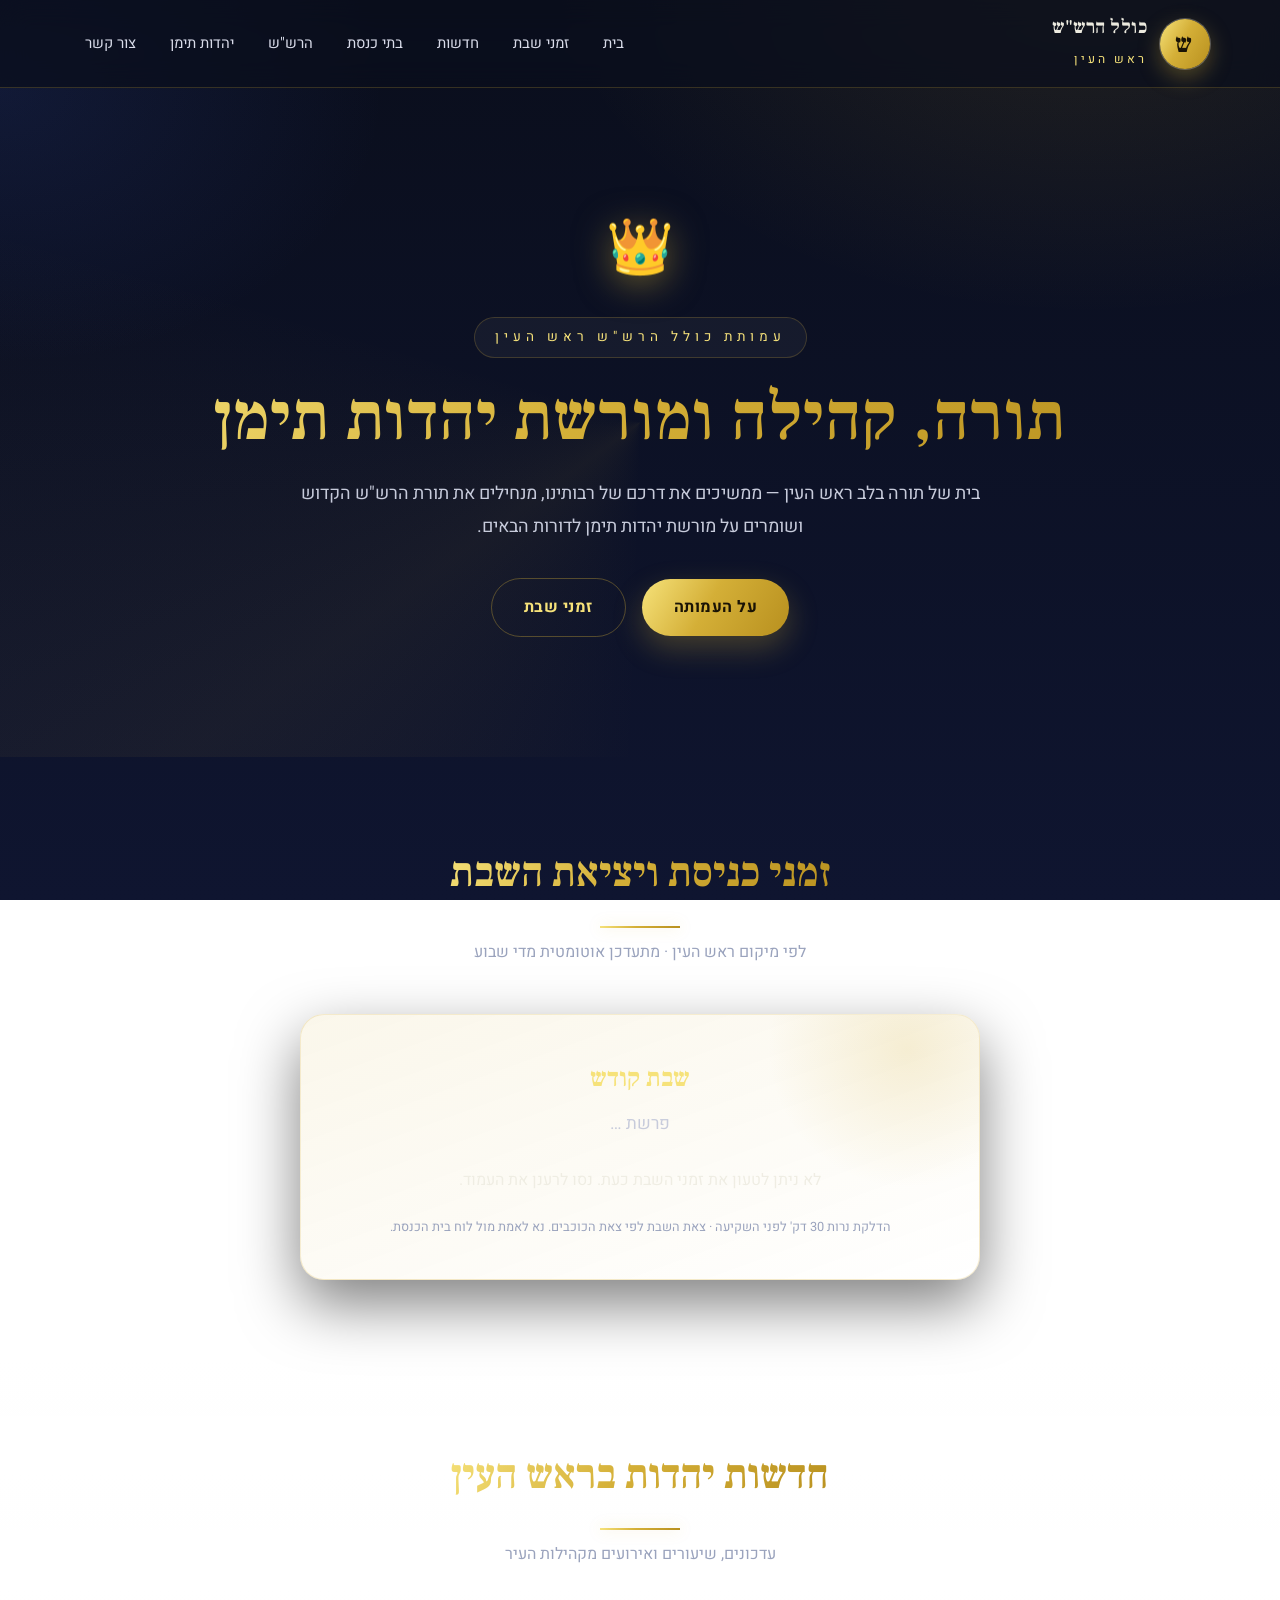
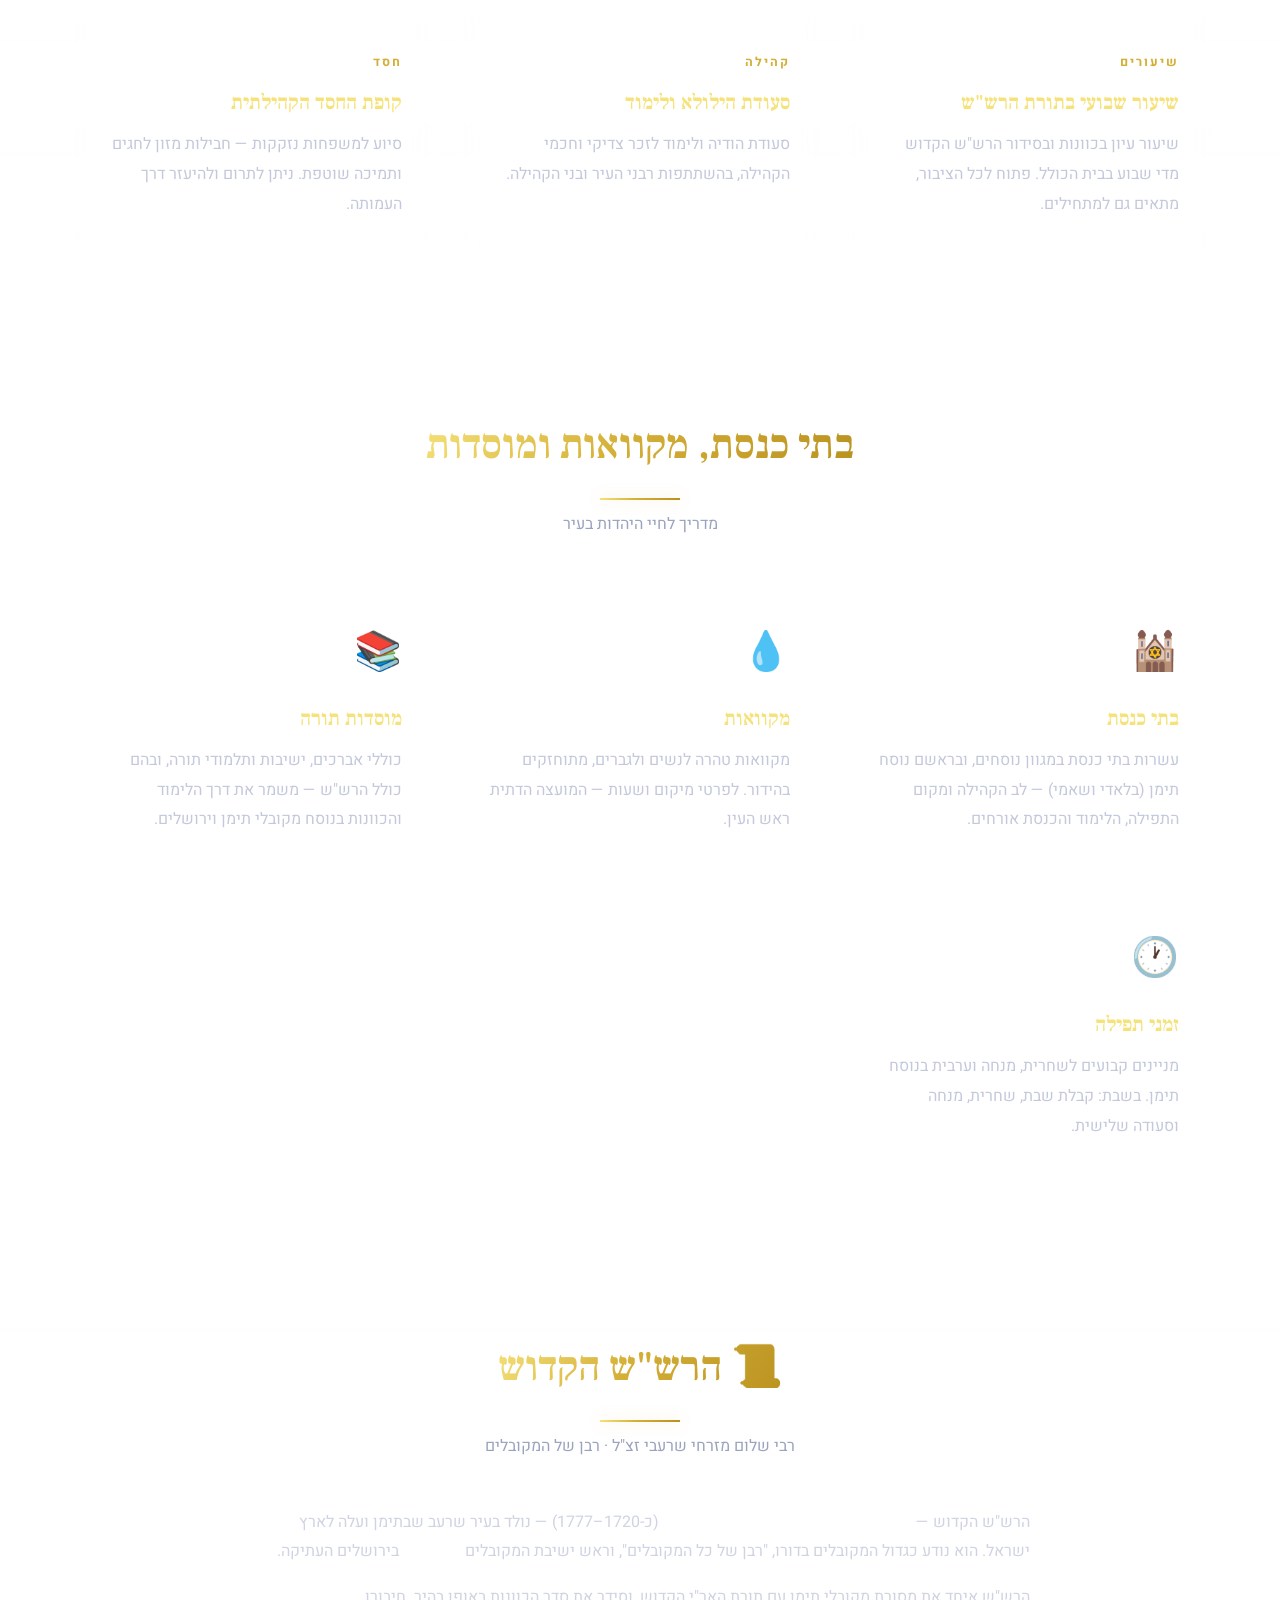
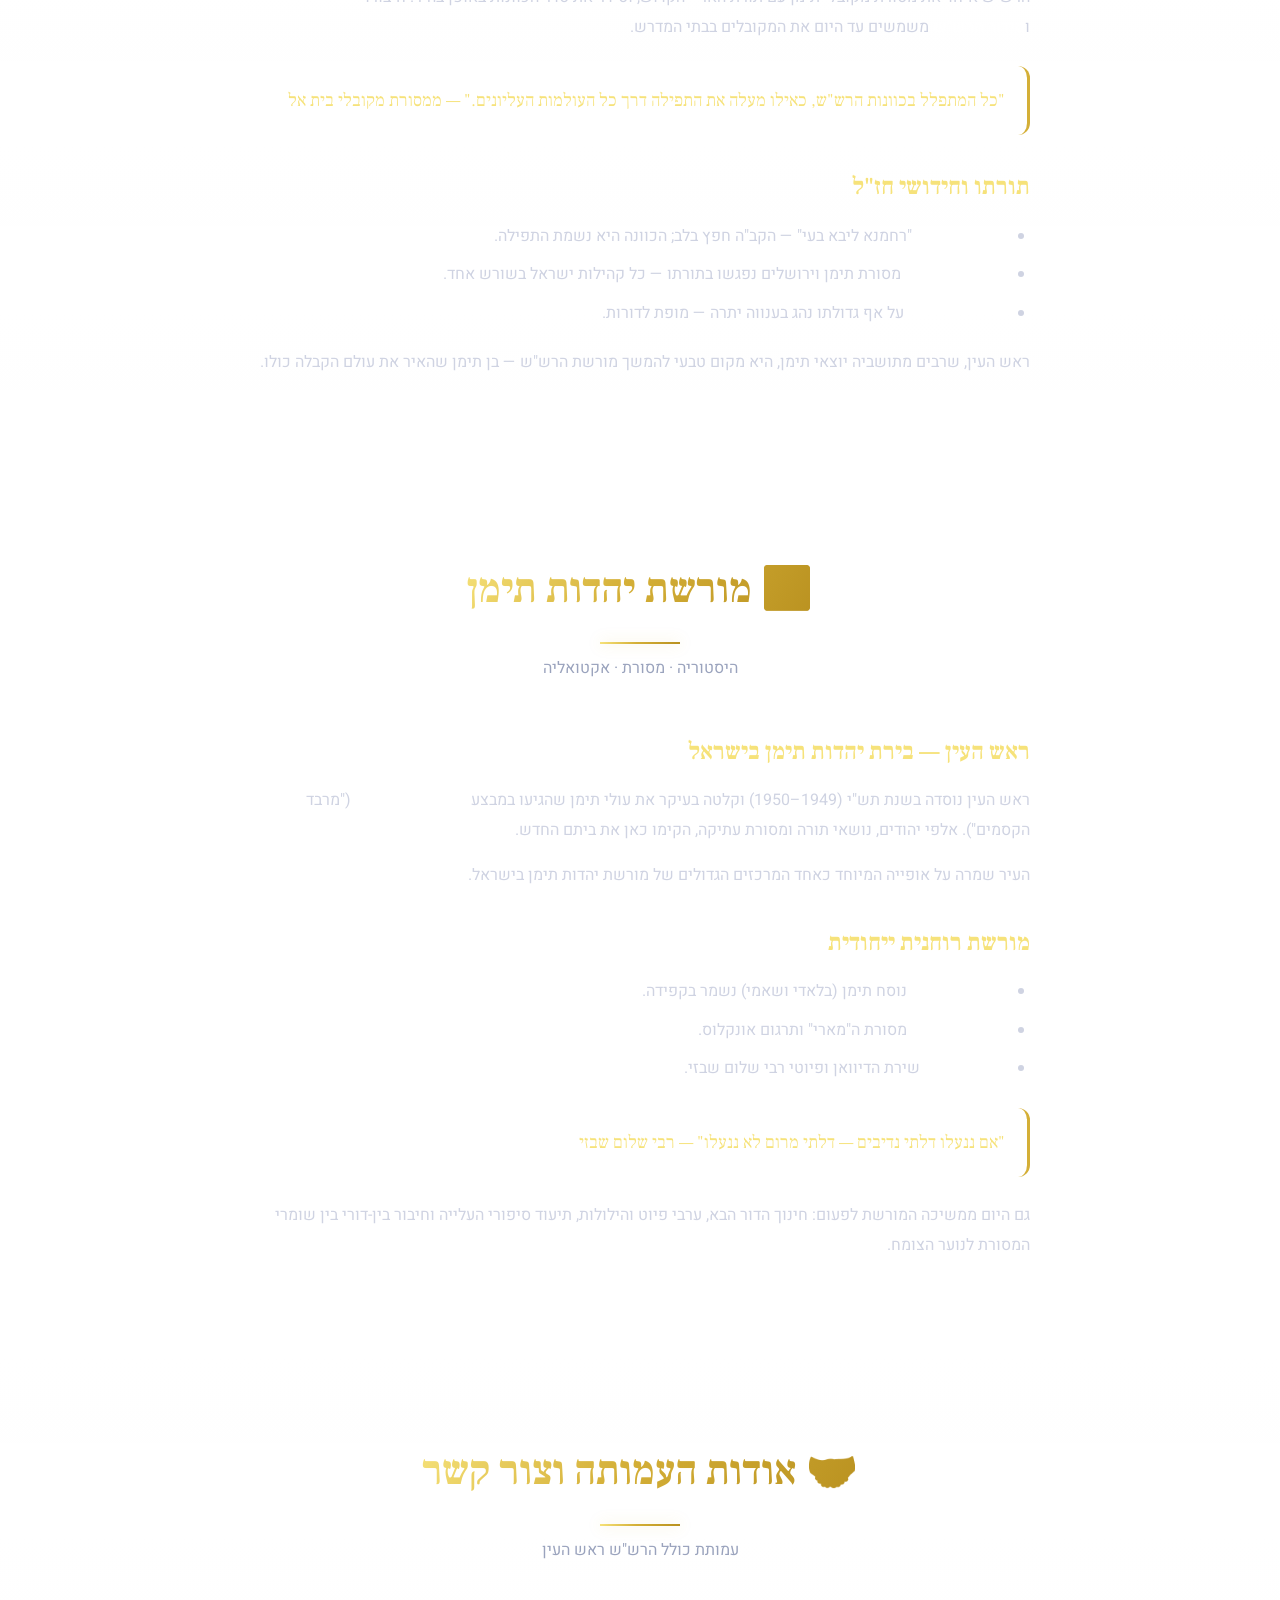
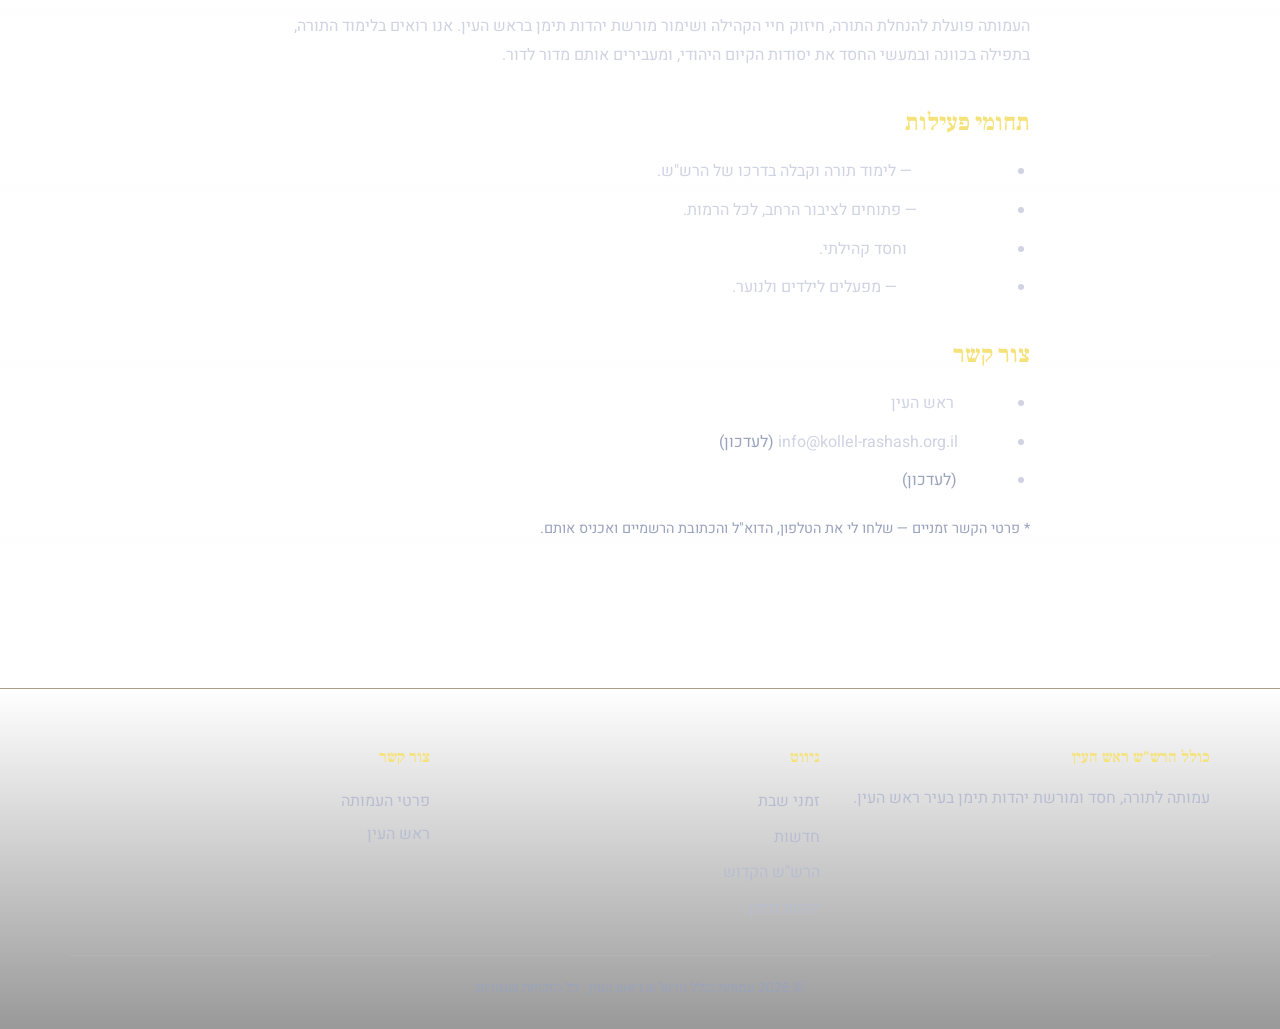
==== index.html @ 7a695db0 "איחוד לעמוד אחד - כל התוכן מחובר בעמוד יחיד עם ניווט מגלגל" ====
<!DOCTYPE html>
<html lang="he" dir="rtl">
<head>
  <meta charset="UTF-8">
  <meta name="viewport" content="width=device-width, initial-scale=1.0">
  <title>כולל הרש"ש ראש העין | תורה, קהילה ומורשת יהדות תימן</title>
  <meta name="description" content="עמותת כולל הרש&quot;ש ראש העין - חדשות יהדות, בתי כנסת ומקוואות, תורת הרש&quot;ש הקדוש, מורשת יהדות תימן וזמני כניסת ויציאת שבת בראש העין.">
  <link rel="preconnect" href="https://fonts.googleapis.com">
  <link href="https://fonts.googleapis.com/css2?family=Heebo:wght@400;500;700;800&family=Frank+Ruhl+Libre:wght@500;700;900&display=swap" rel="stylesheet">
  <link rel="stylesheet" href="style.css">
</head>
<body>

  <!-- ניווט -->
  <header class="site-header">
    <div class="container nav">
      <a class="brand" href="#top">
        <span class="logo">ש</span>
        <div><b>כולל הרש"ש</b><br><span>ראש העין</span></div>
      </a>
      <button class="nav-toggle" onclick="toggleMenu()" aria-label="תפריט">☰</button>
      <ul class="nav-links" id="navLinks">
        <li><a href="#top">בית</a></li>
        <li><a href="#shabbat">זמני שבת</a></li>
        <li><a href="#news">חדשות</a></li>
        <li><a href="#judaism">בתי כנסת</a></li>
        <li><a href="#rashash">הרש"ש</a></li>
        <li><a href="#teimanim">יהדות תימן</a></li>
        <li><a href="#about">צור קשר</a></li>
      </ul>
    </div>
  </header>

  <!-- בית -->
  <section class="hero" id="top">
    <div class="container">
      <div class="crown">👑</div>
      <div class="sub">עמותת כולל הרש"ש ראש העין</div>
      <h1 class="gold-text">תורה, קהילה ומורשת יהדות תימן</h1>
      <p class="lead">בית של תורה בלב ראש העין — ממשיכים את דרכם של רבותינו, מנחילים את תורת הרש"ש הקדוש ושומרים על מורשת יהדות תימן לדורות הבאים.</p>
      <a class="btn" href="#about">על העמותה</a>
      <a class="btn ghost" href="#shabbat">זמני שבת</a>
    </div>
  </section>

  <!-- זמני שבת -->
  <section class="section" id="shabbat">
    <div class="container">
      <div class="section-title">
        <h2 class="gold-text">זמני כניסת ויציאת השבת</h2>
        <p>לפי מיקום ראש העין · מתעדכן אוטומטית מדי שבוע</p>
      </div>
      <div class="shabbat-box">
        <h3>שבת קודש</h3>
        <div class="parasha">פרשת <span id="shabbatParasha">…</span></div>
        <div class="shabbat-times" id="shabbatTimes"><p>טוען זמנים…</p></div>
        <div class="shabbat-note">הדלקת נרות 30 דק' לפני השקיעה · צאת השבת לפי צאת הכוכבים. נא לאמת מול לוח בית הכנסת.</div>
      </div>
    </div>
  </section>

  <!-- חדשות -->
  <section class="section alt" id="news">
    <div class="container">
      <div class="section-title">
        <h2 class="gold-text">חדשות יהדות בראש העין</h2>
        <p>עדכונים, שיעורים ואירועים מקהילות העיר</p>
      </div>
      <div class="grid">
        <div class="card">
          <span class="meta">שיעורים</span>
          <h3>שיעור שבועי בתורת הרש"ש</h3>
          <p>שיעור עיון בכוונות ובסידור הרש"ש הקדוש מדי שבוע בבית הכולל. פתוח לכל הציבור, מתאים גם למתחילים.</p>
        </div>
        <div class="card">
          <span class="meta">קהילה</span>
          <h3>סעודת הילולא ולימוד</h3>
          <p>סעודת הודיה ולימוד לזכר צדיקי וחכמי הקהילה, בהשתתפות רבני העיר ובני הקהילה.</p>
        </div>
        <div class="card">
          <span class="meta">חסד</span>
          <h3>קופת החסד הקהילתית</h3>
          <p>סיוע למשפחות נזקקות — חבילות מזון לחגים ותמיכה שוטפת. ניתן לתרום ולהיעזר דרך העמותה.</p>
        </div>
      </div>
    </div>
  </section>

  <!-- יהדות בראש העין -->
  <section class="section" id="judaism">
    <div class="container">
      <div class="section-title">
        <h2 class="gold-text">בתי כנסת, מקוואות ומוסדות</h2>
        <p>מדריך לחיי היהדות בעיר</p>
      </div>
      <div class="grid">
        <div class="card">
          <div class="ico">🕍</div>
          <h3>בתי כנסת</h3>
          <p>עשרות בתי כנסת במגוון נוסחים, ובראשם נוסח תימן (בלאדי ושאמי) — לב הקהילה ומקום התפילה, הלימוד והכנסת אורחים.</p>
        </div>
        <div class="card">
          <div class="ico">💧</div>
          <h3>מקוואות</h3>
          <p>מקוואות טהרה לנשים ולגברים, מתוחזקים בהידור. לפרטי מיקום ושעות — המועצה הדתית ראש העין.</p>
        </div>
        <div class="card">
          <div class="ico">📚</div>
          <h3>מוסדות תורה</h3>
          <p>כוללי אברכים, ישיבות ותלמודי תורה, ובהם כולל הרש"ש — משמר את דרך הלימוד והכוונות בנוסח מקובלי תימן וירושלים.</p>
        </div>
        <div class="card">
          <div class="ico">🕐</div>
          <h3>זמני תפילה</h3>
          <p>מניינים קבועים לשחרית, מנחה וערבית בנוסח תימן. בשבת: קבלת שבת, שחרית, מנחה וסעודה שלישית.</p>
        </div>
      </div>
    </div>
  </section>

  <!-- הרש"ש הקדוש -->
  <section class="section alt" id="rashash">
    <div class="container">
      <div class="section-title">
        <h2 class="gold-text">📜 הרש"ש הקדוש</h2>
        <p>רבי שלום מזרחי שרעבי זצ"ל · רבן של המקובלים</p>
      </div>
      <div class="prose">
        <p>הרש"ש הקדוש — <b>רבי שלום מזרחי דידיע שרעבי זצוק"ל</b> (כ-1720–1777) — נולד בעיר שרעב שבתימן ועלה לארץ ישראל. הוא נודע כגדול המקובלים בדורו, "רבן של כל המקובלים", וראש ישיבת המקובלים <b>"בית אל"</b> בירושלים העתיקה.</p>
        <p>הרש"ש איחד את מסורת מקובלי תימן עם תורת האר"י הקדוש, וסידר את סדר הכוונות באופן בהיר. חיבורו <b>"נהר שלום"</b> ו<b>סידור הרש"ש</b> משמשים עד היום את המקובלים בבתי המדרש.</p>
        <blockquote>"כל המתפלל בכוונות הרש"ש, כאילו מעלה את התפילה דרך כל העולמות העליונים." — ממסורת מקובלי בית אל</blockquote>
        <h3>תורתו וחידושי חז"ל</h3>
        <ul>
          <li><b>עומק הכוונה:</b> "רחמנא ליבא בעי" — הקב"ה חפץ בלב; הכוונה היא נשמת התפילה.</li>
          <li><b>אחדות ישראל:</b> מסורת תימן וירושלים נפגשו בתורתו — כל קהילות ישראל בשורש אחד.</li>
          <li><b>ענווה וקדושה:</b> על אף גדולתו נהג בענווה יתרה — מופת לדורות.</li>
        </ul>
        <p>ראש העין, שרבים מתושביה יוצאי תימן, היא מקום טבעי להמשך מורשת הרש"ש — בן תימן שהאיר את עולם הקבלה כולו.</p>
      </div>
    </div>
  </section>

  <!-- יהדות תימן -->
  <section class="section" id="teimanim">
    <div class="container">
      <div class="section-title">
        <h2 class="gold-text">🕎 מורשת יהדות תימן</h2>
        <p>היסטוריה · מסורת · אקטואליה</p>
      </div>
      <div class="prose">
        <h3>ראש העין — בירת יהדות תימן בישראל</h3>
        <p>ראש העין נוסדה בשנת תש"י (1949–1950) וקלטה בעיקר את עולי תימן שהגיעו במבצע <b>"על כנפי נשרים"</b> ("מרבד הקסמים"). אלפי יהודים, נושאי תורה ומסורת עתיקה, הקימו כאן את ביתם החדש.</p>
        <p>העיר שמרה על אופייה המיוחד כאחד המרכזים הגדולים של מורשת יהדות תימן בישראל.</p>
        <h3>מורשת רוחנית ייחודית</h3>
        <ul>
          <li><b>נוסח התפילה:</b> נוסח תימן (בלאדי ושאמי) נשמר בקפידה.</li>
          <li><b>קריאה בתורה:</b> מסורת ה"מארי" ותרגום אונקלוס.</li>
          <li><b>פיוט ושירה:</b> שירת הדיוואן ופיוטי רבי שלום שבזי.</li>
        </ul>
        <blockquote>"אם ננעלו דלתי נדיבים — דלתי מרום לא ננעלו" — רבי שלום שבזי</blockquote>
        <p>גם היום ממשיכה המורשת לפעום: חינוך הדור הבא, ערבי פיוט והילולות, תיעוד סיפורי העלייה וחיבור בין-דורי בין שומרי המסורת לנוער הצומח.</p>
      </div>
    </div>
  </section>

  <!-- אודות וצור קשר -->
  <section class="section alt" id="about">
    <div class="container">
      <div class="section-title">
        <h2 class="gold-text">🤝 אודות העמותה וצור קשר</h2>
        <p>עמותת כולל הרש"ש ראש העין</p>
      </div>
      <div class="prose">
        <p>העמותה פועלת להנחלת התורה, חיזוק חיי הקהילה ושימור מורשת יהדות תימן בראש העין. אנו רואים בלימוד התורה, בתפילה בכוונה ובמעשי החסד את יסודות הקיום היהודי, ומעבירים אותם מדור לדור.</p>
        <h3>תחומי פעילות</h3>
        <ul>
          <li><b>כולל אברכים</b> — לימוד תורה וקבלה בדרכו של הרש"ש.</li>
          <li><b>שיעורי תורה</b> — פתוחים לציבור הרחב, לכל הרמות.</li>
          <li><b>שימור מורשת</b> וחסד קהילתי.</li>
          <li><b>חינוך הדור הבא</b> — מפעלים לילדים ולנוער.</li>
        </ul>
        <h3>צור קשר</h3>
        <ul>
          <li><b>כתובת:</b> ראש העין</li>
          <li><b>דוא"ל:</b> <span style="direction:ltr; unicode-bidi:embed;">info@kollel-rashash.org.il</span> <span style="color:var(--muted)">(לעדכון)</span></li>
          <li><b>טלפון:</b> <span style="color:var(--muted)">(לעדכון)</span></li>
        </ul>
        <p style="color:var(--muted); font-size:.9rem;">* פרטי הקשר זמניים — שלחו לי את הטלפון, הדוא"ל והכתובת הרשמיים ואכניס אותם.</p>
      </div>
    </div>
  </section>

  <footer class="site-footer">
    <div class="container">
      <div class="footer-grid">
        <div>
          <h4>כולל הרש"ש ראש העין</h4>
          <p>עמותה לתורה, חסד ומורשת יהדות תימן בעיר ראש העין.</p>
        </div>
        <div>
          <h4>ניווט</h4>
          <a href="#shabbat">זמני שבת</a>
          <a href="#news">חדשות</a>
          <a href="#rashash">הרש"ש הקדוש</a>
          <a href="#teimanim">יהדות תימן</a>
        </div>
        <div>
          <h4>צור קשר</h4>
          <a href="#about">פרטי העמותה</a>
          <p>ראש העין</p>
        </div>
      </div>
      <div class="footer-bottom">© <span id="year"></span> עמותת כולל הרש"ש ראש העין · כל הזכויות שמורות</div>
    </div>
  </footer>

  <script src="script.js"></script>
  <script>document.getElementById('year').textContent = new Date().getFullYear();</script>
</body>
</html>
---- style.css ----
/* ===== כולל הרש"ש ראש העין — עיצוב יוקרתי מודרני ===== */

:root {
  --bg: #0a0e1c;
  --bg-2: #0f1530;
  --bg-3: #161d3d;
  --gold: #d4af37;
  --gold-2: #f6e27a;
  --gold-soft: rgba(212, 175, 55, 0.35);
  --text: #eceadf;
  --muted: #9aa3bd;
  --glass: rgba(255, 255, 255, 0.045);
  --glass-brd: rgba(212, 175, 55, 0.22);
  --radius: 18px;
  --shadow: 0 24px 60px rgba(0, 0, 0, 0.5);
  --grad-gold: linear-gradient(120deg, #f6e27a 0%, #d4af37 45%, #b8901f 100%);
}

* { box-sizing: border-box; margin: 0; padding: 0; }
html { scroll-behavior: smooth; }

body {
  font-family: 'Heebo', Arial, sans-serif;
  color: var(--text);
  line-height: 1.85;
  direction: rtl;
  background:
    radial-gradient(900px 600px at 85% -5%, rgba(212, 175, 55, 0.12), transparent 60%),
    radial-gradient(700px 500px at 0% 10%, rgba(60, 90, 200, 0.14), transparent 55%),
    linear-gradient(180deg, var(--bg) 0%, var(--bg-2) 100%);
  background-attachment: fixed;
  min-height: 100vh;
}

a { color: inherit; text-decoration: none; }
img { max-width: 100%; display: block; }

h1, h2, h3, .brand b { font-family: 'Frank Ruhl Libre', 'Heebo', serif; }

.container { width: min(1140px, 92%); margin: 0 auto; }

.gold-text {
  background: var(--grad-gold);
  -webkit-background-clip: text;
  background-clip: text;
  color: transparent;
}

/* ===== ניווט ===== */
.site-header {
  position: sticky;
  top: 0;
  z-index: 100;
  background: rgba(10, 14, 28, 0.72);
  backdrop-filter: blur(14px);
  -webkit-backdrop-filter: blur(14px);
  border-bottom: 1px solid var(--glass-brd);
}

.nav { display: flex; align-items: center; justify-content: space-between; padding: 14px 0; }

.brand { display: flex; align-items: center; gap: 13px; }

.brand .logo {
  width: 50px; height: 50px;
  border-radius: 50%;
  background: var(--grad-gold);
  display: grid; place-items: center;
  font-family: 'Frank Ruhl Libre', serif;
  font-size: 26px; font-weight: 700; color: #1a1305;
  box-shadow: 0 0 0 1px rgba(255, 255, 255, 0.25), 0 8px 22px rgba(212, 175, 55, 0.35);
}

.brand b { font-size: 1.2rem; line-height: 1.15; letter-spacing: .5px; }
.brand span { font-size: 0.76rem; color: var(--gold-2); letter-spacing: 3px; }

.nav-links { display: flex; gap: 4px; list-style: none; flex-wrap: wrap; }
.nav-links a {
  padding: 9px 15px; border-radius: 999px; font-size: 0.93rem; color: #d9dcea;
  transition: all 0.25s; position: relative;
}
.nav-links a:hover { color: var(--gold-2); }
.nav-links a.active {
  color: #1a1305; font-weight: 700;
  background: var(--grad-gold);
  box-shadow: 0 6px 18px rgba(212, 175, 55, 0.3);
}

.nav-toggle { display: none; background: none; border: 0; color: var(--gold-2); font-size: 1.8rem; cursor: pointer; }

/* ===== Hero ===== */
.hero {
  position: relative;
  text-align: center;
  padding: 110px 0 120px;
  overflow: hidden;
}
.hero::before {
  content: "";
  position: absolute; inset: 0;
  background:
    conic-gradient(from 180deg at 50% 50%, transparent, rgba(212,175,55,.06), transparent 30%);
  animation: spin 32s linear infinite;
  pointer-events: none;
}
@keyframes spin { to { transform: rotate(360deg); } }

.hero > .container { position: relative; z-index: 2; }

.hero .crown {
  font-size: 3.4rem;
  filter: drop-shadow(0 6px 18px rgba(212, 175, 55, 0.5));
  animation: float 5s ease-in-out infinite;
}
@keyframes float { 50% { transform: translateY(-10px); } }

.hero .sub {
  display: inline-block;
  margin: 18px 0 6px;
  font-size: 0.85rem; letter-spacing: 5px; text-transform: uppercase;
  color: var(--gold-2);
  border: 1px solid var(--glass-brd);
  border-radius: 999px; padding: 7px 20px;
  background: var(--glass);
}

.hero h1 {
  font-size: clamp(2.3rem, 6vw, 4.2rem);
  line-height: 1.15; margin: 16px 0; font-weight: 700;
  letter-spacing: 1px;
}

.hero p.lead {
  max-width: 700px; margin: 20px auto 34px;
  color: #c7cbdb; font-size: 1.12rem;
}

.btn {
  display: inline-block;
  background: var(--grad-gold);
  color: #1a1305; padding: 14px 32px;
  border-radius: 999px; font-weight: 700; letter-spacing: .5px;
  transition: transform 0.25s, box-shadow 0.25s;
  box-shadow: 0 12px 30px rgba(212, 175, 55, 0.28);
}
.btn:hover { transform: translateY(-3px); box-shadow: 0 18px 40px rgba(212, 175, 55, 0.45); }
.btn.ghost {
  background: transparent; color: var(--gold-2);
  border: 1px solid var(--gold-soft); box-shadow: none; margin-right: 12px;
}
.btn.ghost:hover { background: rgba(212, 175, 55, 0.1); }

/* ===== מקטעים ===== */
.section { padding: 78px 0; }
.section.alt {
  background: linear-gradient(180deg, rgba(255,255,255,0.02), transparent);
  border-block: 1px solid rgba(255, 255, 255, 0.05);
}

.section-title { text-align: center; margin-bottom: 46px; }
.section-title h2 {
  font-size: clamp(1.8rem, 4.2vw, 2.6rem);
  display: inline-block; position: relative; padding-bottom: 16px; font-weight: 700;
}
.section-title h2::after {
  content: ""; position: absolute; bottom: 0; right: 50%; transform: translateX(50%);
  width: 80px; height: 2px; background: var(--grad-gold);
  box-shadow: 0 0 14px var(--gold-soft);
}
.section-title p { color: var(--muted); margin-top: 10px; }

/* ===== כרטיסים ===== */
.grid { display: grid; grid-template-columns: repeat(auto-fit, minmax(270px, 1fr)); gap: 26px; }

.card {
  position: relative;
  background: var(--glass);
  backdrop-filter: blur(8px);
  -webkit-backdrop-filter: blur(8px);
  border: 1px solid rgba(255, 255, 255, 0.08);
  border-radius: var(--radius);
  padding: 30px;
  transition: transform 0.3s, border-color 0.3s, box-shadow 0.3s;
  overflow: hidden;
}
.card::before {
  content: ""; position: absolute; inset: 0;
  background: linear-gradient(135deg, rgba(212,175,55,0.12), transparent 45%);
  opacity: 0; transition: opacity 0.3s;
}
.card:hover {
  transform: translateY(-6px);
  border-color: var(--gold-soft);
  box-shadow: 0 22px 50px rgba(0, 0, 0, 0.45);
}
.card:hover::before { opacity: 1; }
.card > * { position: relative; z-index: 1; }
.card .ico { font-size: 2.4rem; margin-bottom: 12px; }
.card h3 { color: var(--gold-2); margin-bottom: 8px; font-size: 1.3rem; }
.card p { color: #c3c8db; }
.card .meta {
  display: inline-block; color: var(--gold); font-size: 0.78rem; font-weight: 700;
  letter-spacing: 2px; text-transform: uppercase; margin-bottom: 10px;
}

/* ===== זמני שבת ===== */
.shabbat-box {
  position: relative;
  background: linear-gradient(160deg, rgba(212,175,55,0.1), rgba(255,255,255,0.03));
  border: 1px solid var(--glass-brd);
  border-radius: 24px; padding: 40px 30px; text-align: center;
  box-shadow: var(--shadow);
  max-width: 680px; margin: 0 auto;
  overflow: hidden;
}
.shabbat-box::after {
  content: ""; position: absolute; top: -40%; right: -10%;
  width: 280px; height: 280px;
  background: radial-gradient(circle, rgba(212,175,55,0.18), transparent 70%);
  pointer-events: none;
}
.shabbat-box h3 { font-size: 1.6rem; color: var(--gold-2); margin-bottom: 6px; }
.shabbat-box .parasha { font-size: 1.08rem; margin-bottom: 26px; color: #c7cbdb; }

.shabbat-times { display: flex; justify-content: center; gap: 22px; flex-wrap: wrap; position: relative; z-index: 1; }
.time-pill {
  background: rgba(10, 14, 28, 0.5);
  border: 1px solid var(--glass-brd);
  border-radius: var(--radius); padding: 20px 28px; min-width: 165px;
}
.time-pill .label { font-size: 0.9rem; color: var(--gold-2); }
.time-pill .val { font-size: 2rem; font-weight: 800; font-family: 'Frank Ruhl Libre', serif; }
.time-pill .day { font-size: 0.8rem; color: var(--muted); }
.shabbat-note { font-size: 0.8rem; color: var(--muted); margin-top: 20px; position: relative; z-index: 1; }

/* ===== פרוזה / עמודי תוכן ===== */
.prose { max-width: 780px; margin: 0 auto; }
.prose h3 { color: var(--gold-2); margin: 30px 0 12px; font-size: 1.5rem; }
.prose p { margin-bottom: 16px; color: #cfd3e2; }
.prose ul { margin: 0 24px 20px; }
.prose li { margin-bottom: 9px; color: #cfd3e2; }
.prose b { color: #fff; }
.prose blockquote {
  border-right: 3px solid var(--gold);
  background: var(--glass);
  padding: 18px 22px; border-radius: 12px; margin: 24px 0;
  font-family: 'Frank Ruhl Libre', serif; font-size: 1.12rem; color: var(--gold-2);
}
.prose a { color: var(--gold-2); border-bottom: 1px dotted var(--gold-soft); }

/* ===== כותרת עמוד פנימי ===== */
.page-head {
  position: relative; text-align: center; padding: 80px 0 64px;
  border-bottom: 1px solid var(--glass-brd);
  background: radial-gradient(700px 300px at 50% -20%, rgba(212,175,55,0.12), transparent 70%);
}
.page-head h1 { font-size: clamp(2rem, 4.5vw, 3rem); font-weight: 700; }
.page-head p { color: var(--gold-2); margin-top: 10px; letter-spacing: 1px; }

/* ===== Footer ===== */
.site-footer {
  background: linear-gradient(180deg, transparent, rgba(0,0,0,0.4));
  border-top: 1px solid var(--glass-brd);
  color: #b8bed2; padding: 54px 0 28px; margin-top: 50px;
}
.footer-grid { display: grid; grid-template-columns: repeat(auto-fit, minmax(200px, 1fr)); gap: 30px; margin-bottom: 28px; }
.footer-grid h4 { color: var(--gold-2); margin-bottom: 12px; font-family: 'Frank Ruhl Libre', serif; }
.footer-grid a { display: block; padding: 3px 0; color: #b8bed2; }
.footer-grid a:hover { color: var(--gold-2); }
.footer-bottom {
  text-align: center; border-top: 1px solid rgba(255, 255, 255, 0.08);
  padding-top: 20px; font-size: 0.85rem; color: var(--muted);
}

/* ===== אנימציית חשיפה בגלילה ===== */
.reveal { opacity: 0; transform: translateY(26px); transition: opacity 0.7s ease, transform 0.7s ease; }
.reveal.in { opacity: 1; transform: none; }

/* ===== נייד ===== */
@media (max-width: 820px) {
  .nav-toggle { display: block; }
  .nav-links {
    position: absolute; top: 80px; right: 0; left: 0;
    flex-direction: column; gap: 4px;
    background: rgba(10, 14, 28, 0.97);
    backdrop-filter: blur(14px);
    padding: 12px 18px 22px; display: none;
    border-bottom: 1px solid var(--glass-brd);
  }
  .nav-links.open { display: flex; }
  .nav-links a { display: block; }
  .btn.ghost { margin: 12px 0 0; }
}
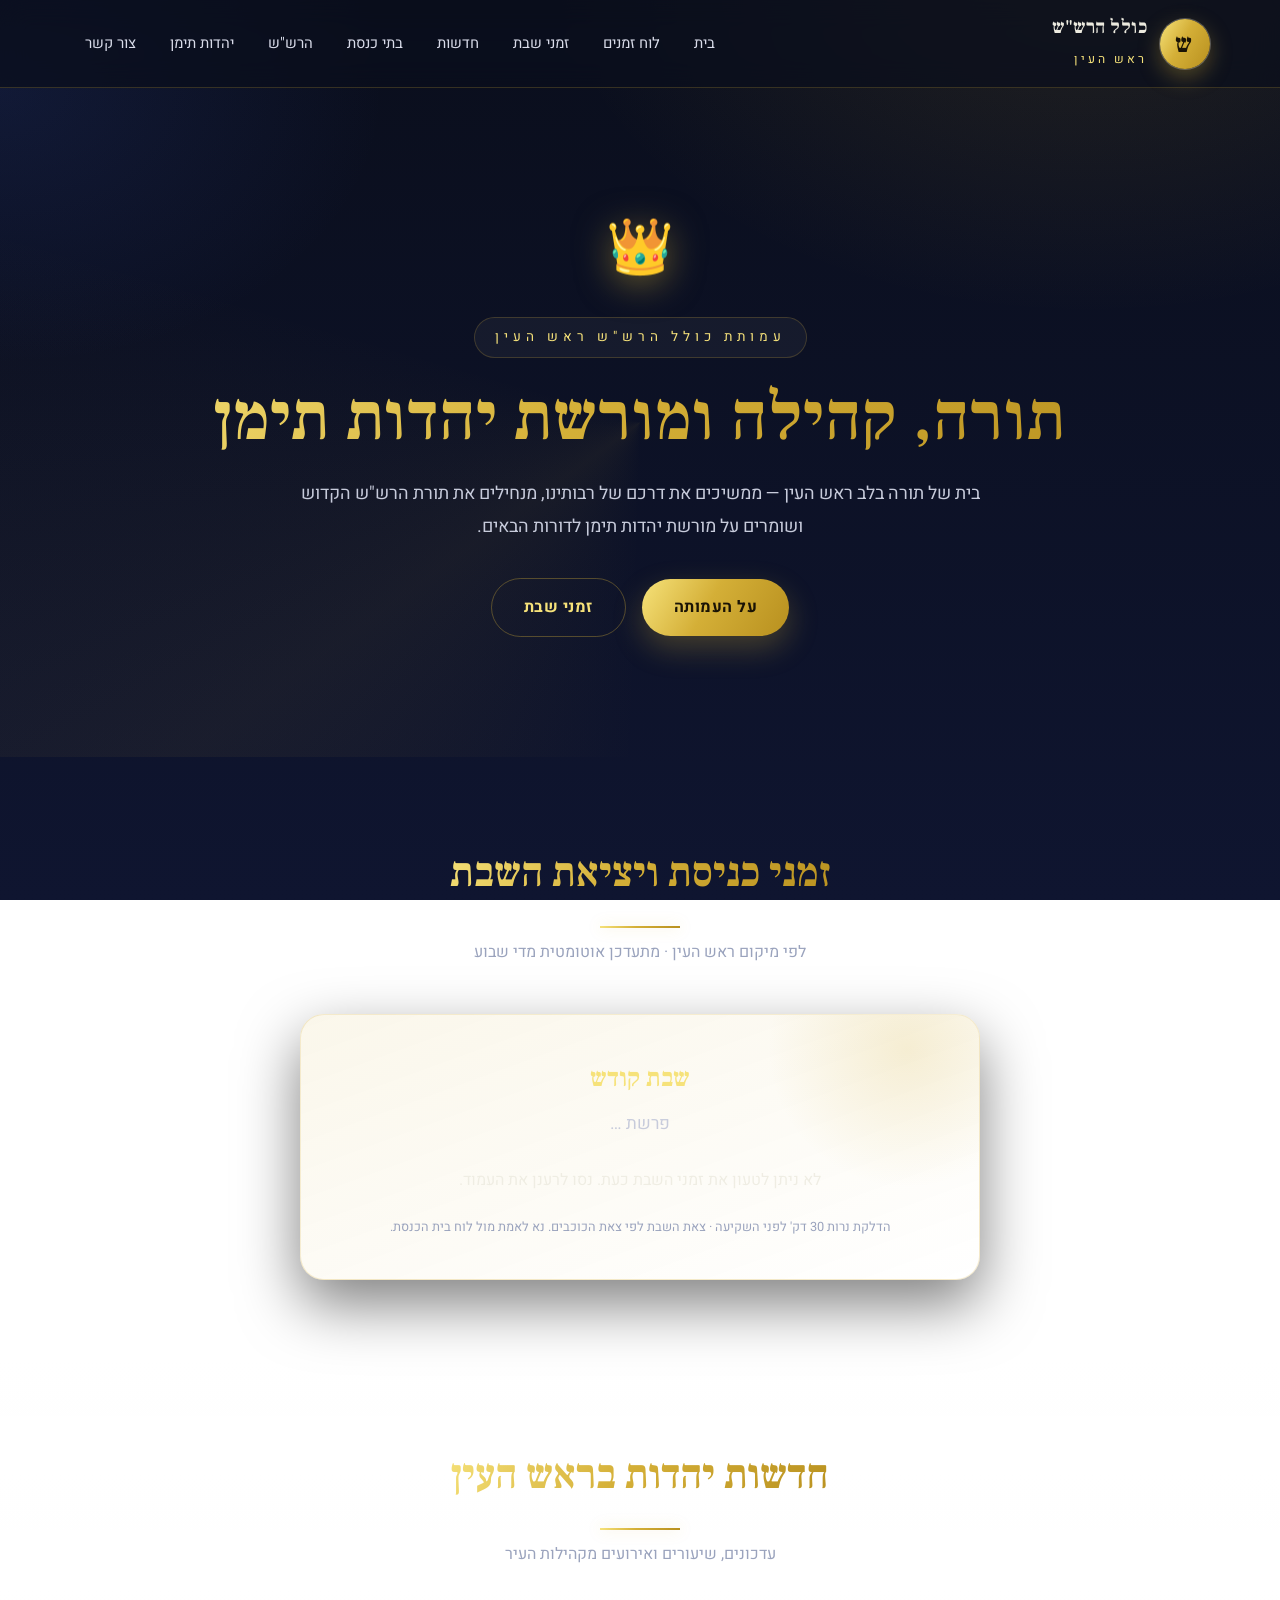
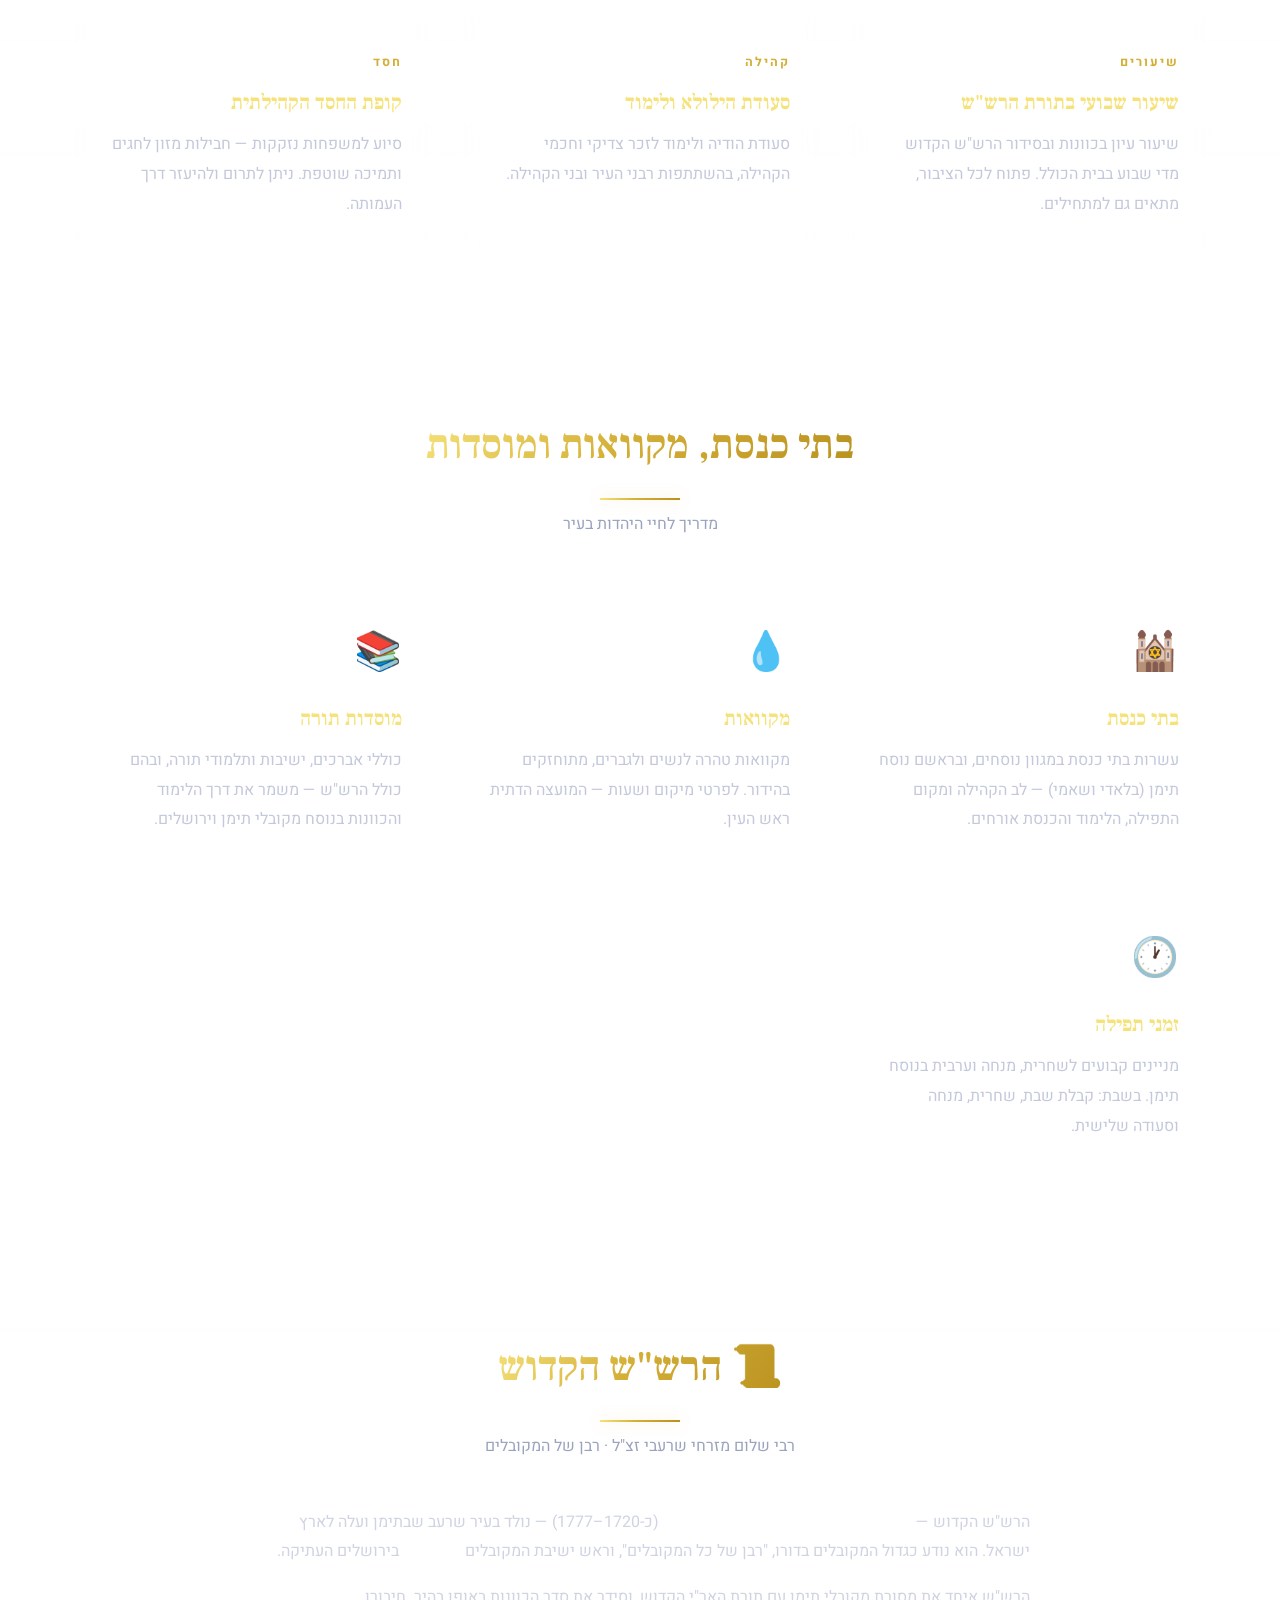
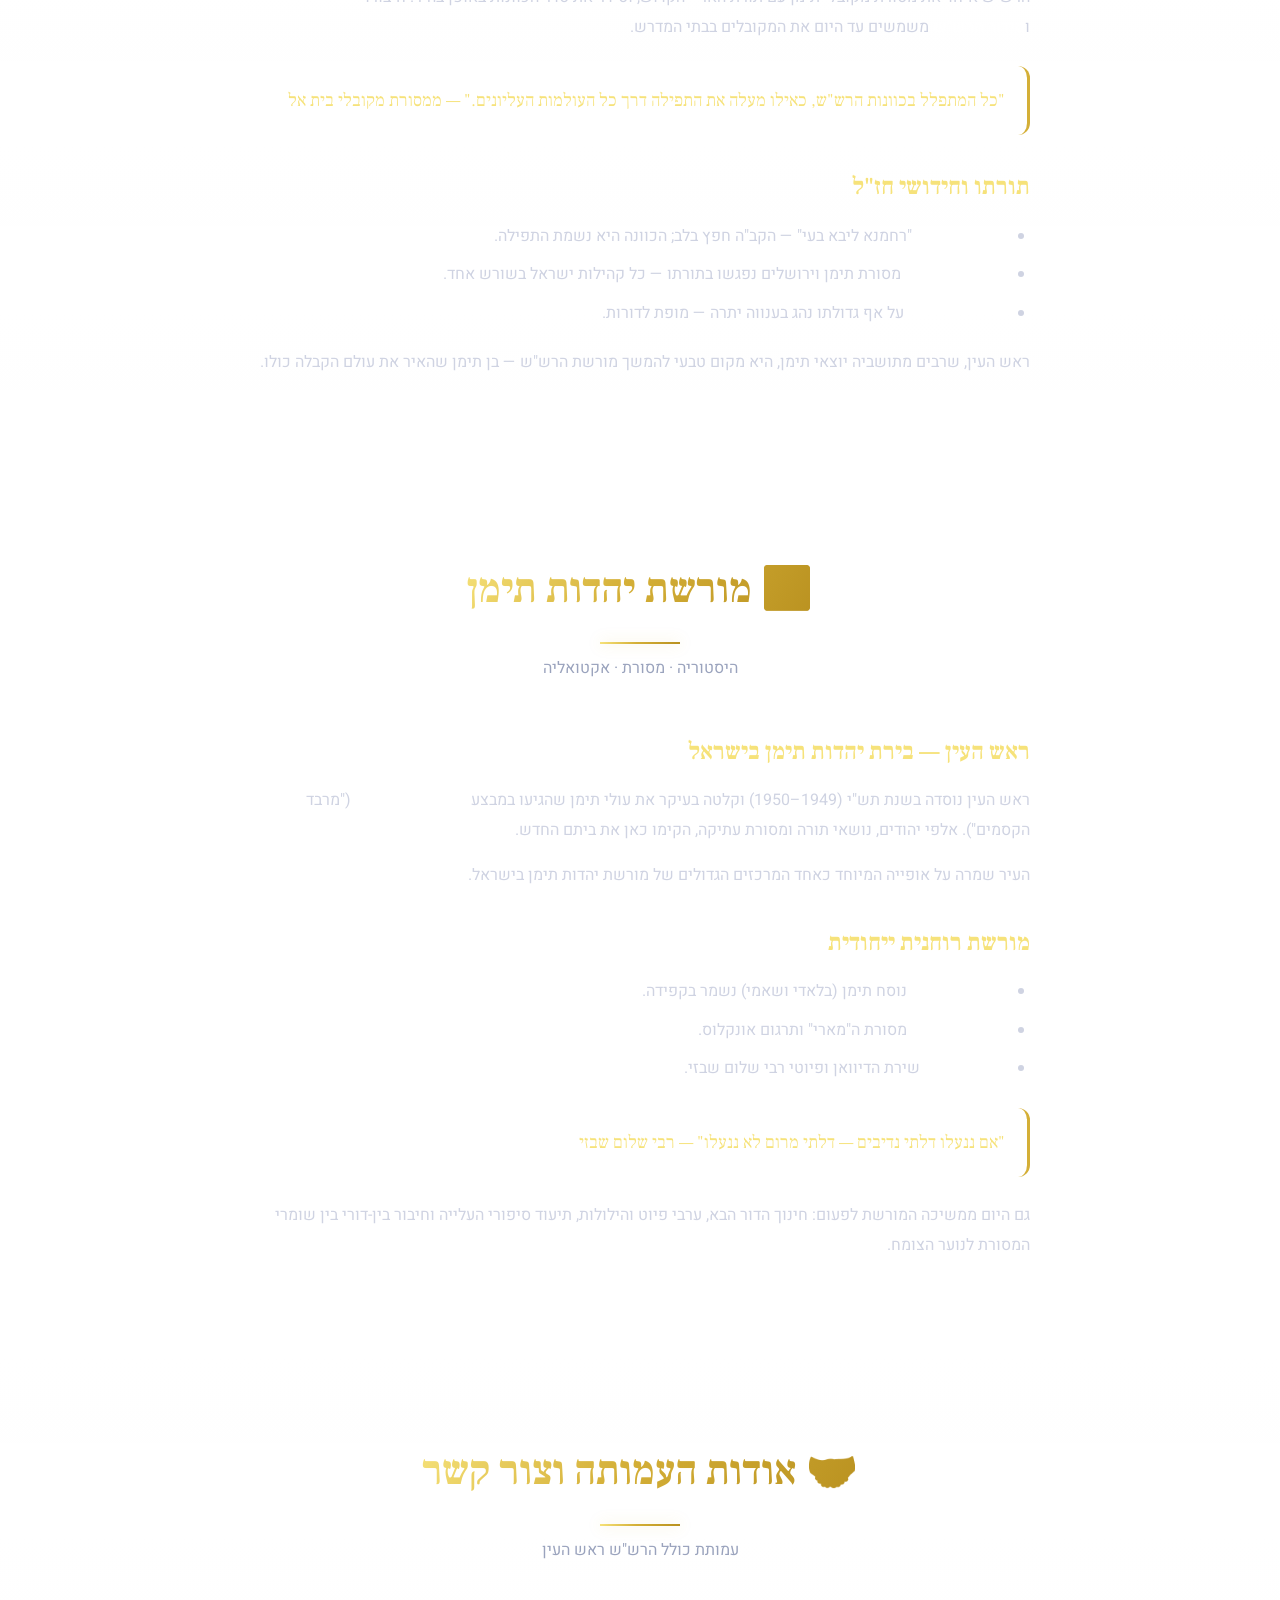
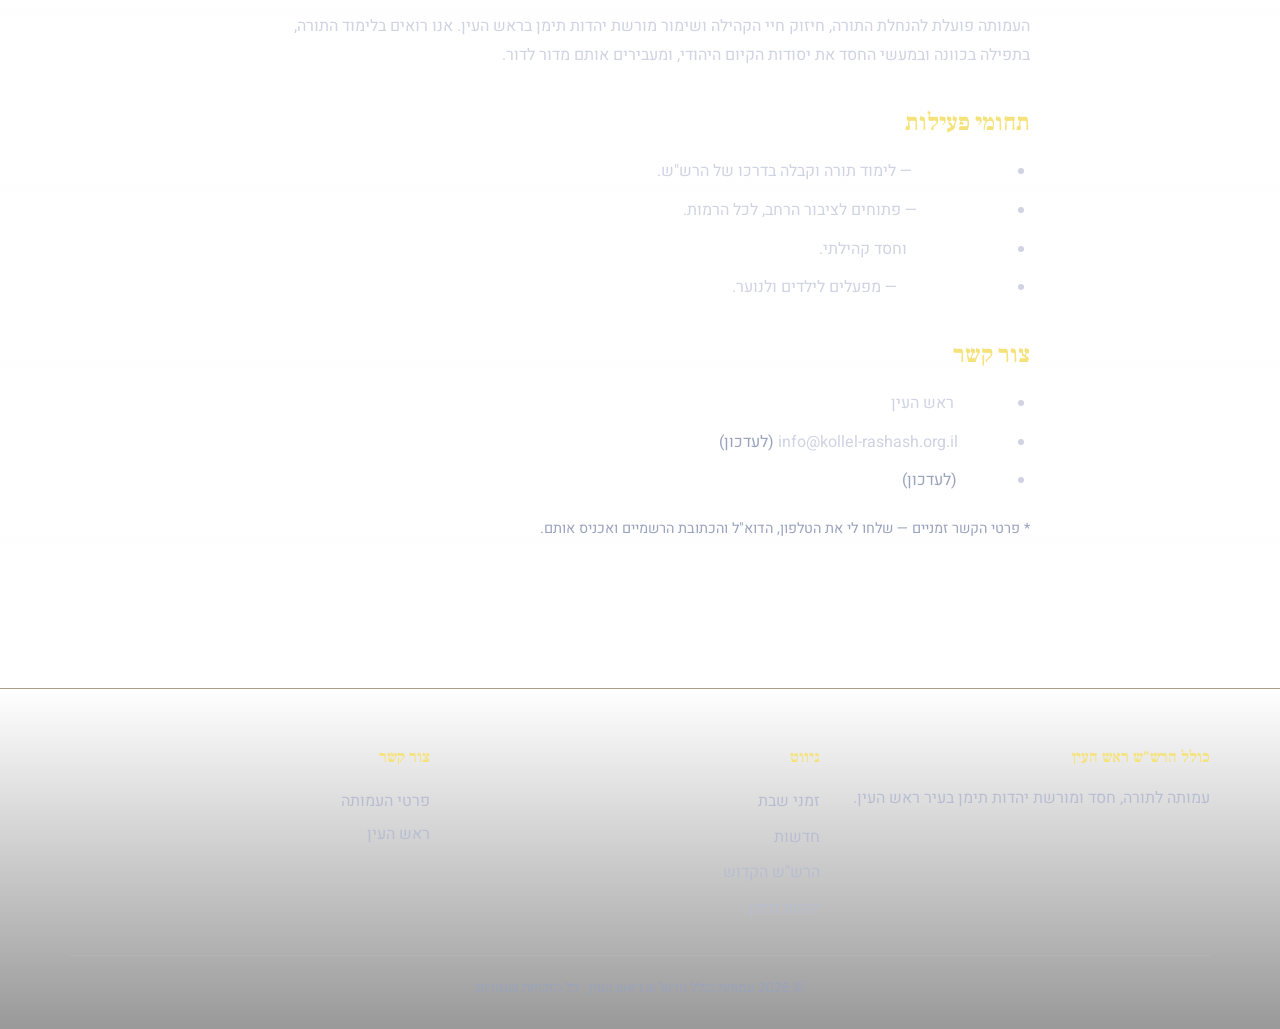
==== commit 6281dcbb: "עמוד לוח זמנים יהודי - זמנים הלכתיים יומיים לראש העין - עלות השחר, נץ, סוף זמן ק"ש (גר"א/מג"א), חצות" ====
--- a/index.html
+++ b/index.html
@@ -21,6 +21,7 @@
       <button class="nav-toggle" onclick="toggleMenu()" aria-label="תפריט">☰</button>
       <ul class="nav-links" id="navLinks">
         <li><a href="#top">בית</a></li>
+        <li><a href="luach.html">לוח זמנים</a></li>
         <li><a href="#shabbat">זמני שבת</a></li>
         <li><a href="#news">חדשות</a></li>
         <li><a href="#judaism">בתי כנסת</a></li>
--- a/style.css
+++ b/style.css
@@ -276,6 +276,49 @@
 .reveal { opacity: 0; transform: translateY(26px); transition: opacity 0.7s ease, transform 0.7s ease; }
 .reveal.in { opacity: 1; transform: none; }
 
+/* ===== לוח זמנים יהודי ===== */
+.date-bar {
+  display: flex; gap: 12px; justify-content: center; align-items: center;
+  flex-wrap: wrap; margin-bottom: 26px;
+}
+.date-bar label { color: var(--muted); font-size: .9rem; }
+.date-bar input {
+  padding: 11px 16px; border-radius: 12px;
+  border: 1px solid var(--glass-brd); background: rgba(10, 14, 28, 0.6);
+  color: var(--text); font-family: inherit; font-size: 1rem;
+  color-scheme: dark;
+}
+.date-bar .btn { padding: 11px 22px; }
+
+.hebdate {
+  text-align: center; margin-bottom: 6px;
+  font-family: 'Frank Ruhl Libre', serif; font-size: 1.9rem; font-weight: 700;
+}
+.hebdate-events { text-align: center; color: var(--gold-2); margin-bottom: 30px; min-height: 1.2em; }
+
+.luach-grid {
+  display: grid; grid-template-columns: repeat(auto-fit, minmax(255px, 1fr));
+  gap: 14px; max-width: 920px; margin: 0 auto;
+}
+.zman {
+  display: flex; justify-content: space-between; align-items: center; gap: 10px;
+  background: var(--glass); border: 1px solid rgba(255, 255, 255, 0.08);
+  border-radius: 13px; padding: 15px 20px; transition: border-color .25s, transform .25s;
+}
+.zman:hover { transform: translateY(-2px); border-color: var(--gold-soft); }
+.zman .name { color: #d9dcea; font-size: 1rem; }
+.zman .name small { display: block; color: var(--muted); font-size: .74rem; }
+.zman .t { font-family: 'Frank Ruhl Libre', serif; font-weight: 800; font-size: 1.35rem; color: var(--gold-2); white-space: nowrap; }
+.zman.hl { border-color: var(--gold-soft); background: linear-gradient(160deg, rgba(212,175,55,.13), rgba(255,255,255,.03)); }
+
+.luach-extra {
+  display: grid; grid-template-columns: repeat(auto-fit, minmax(200px, 1fr));
+  gap: 14px; max-width: 920px; margin: 26px auto 0;
+}
+.luach-extra .card { padding: 20px; text-align: center; }
+.luach-extra .card .ico { font-size: 1.8rem; }
+.luach-extra .card .big { font-family: 'Frank Ruhl Libre', serif; font-size: 1.3rem; color: var(--gold-2); font-weight: 700; }
+
 /* ===== נייד ===== */
 @media (max-width: 820px) {
   .nav-toggle { display: block; }
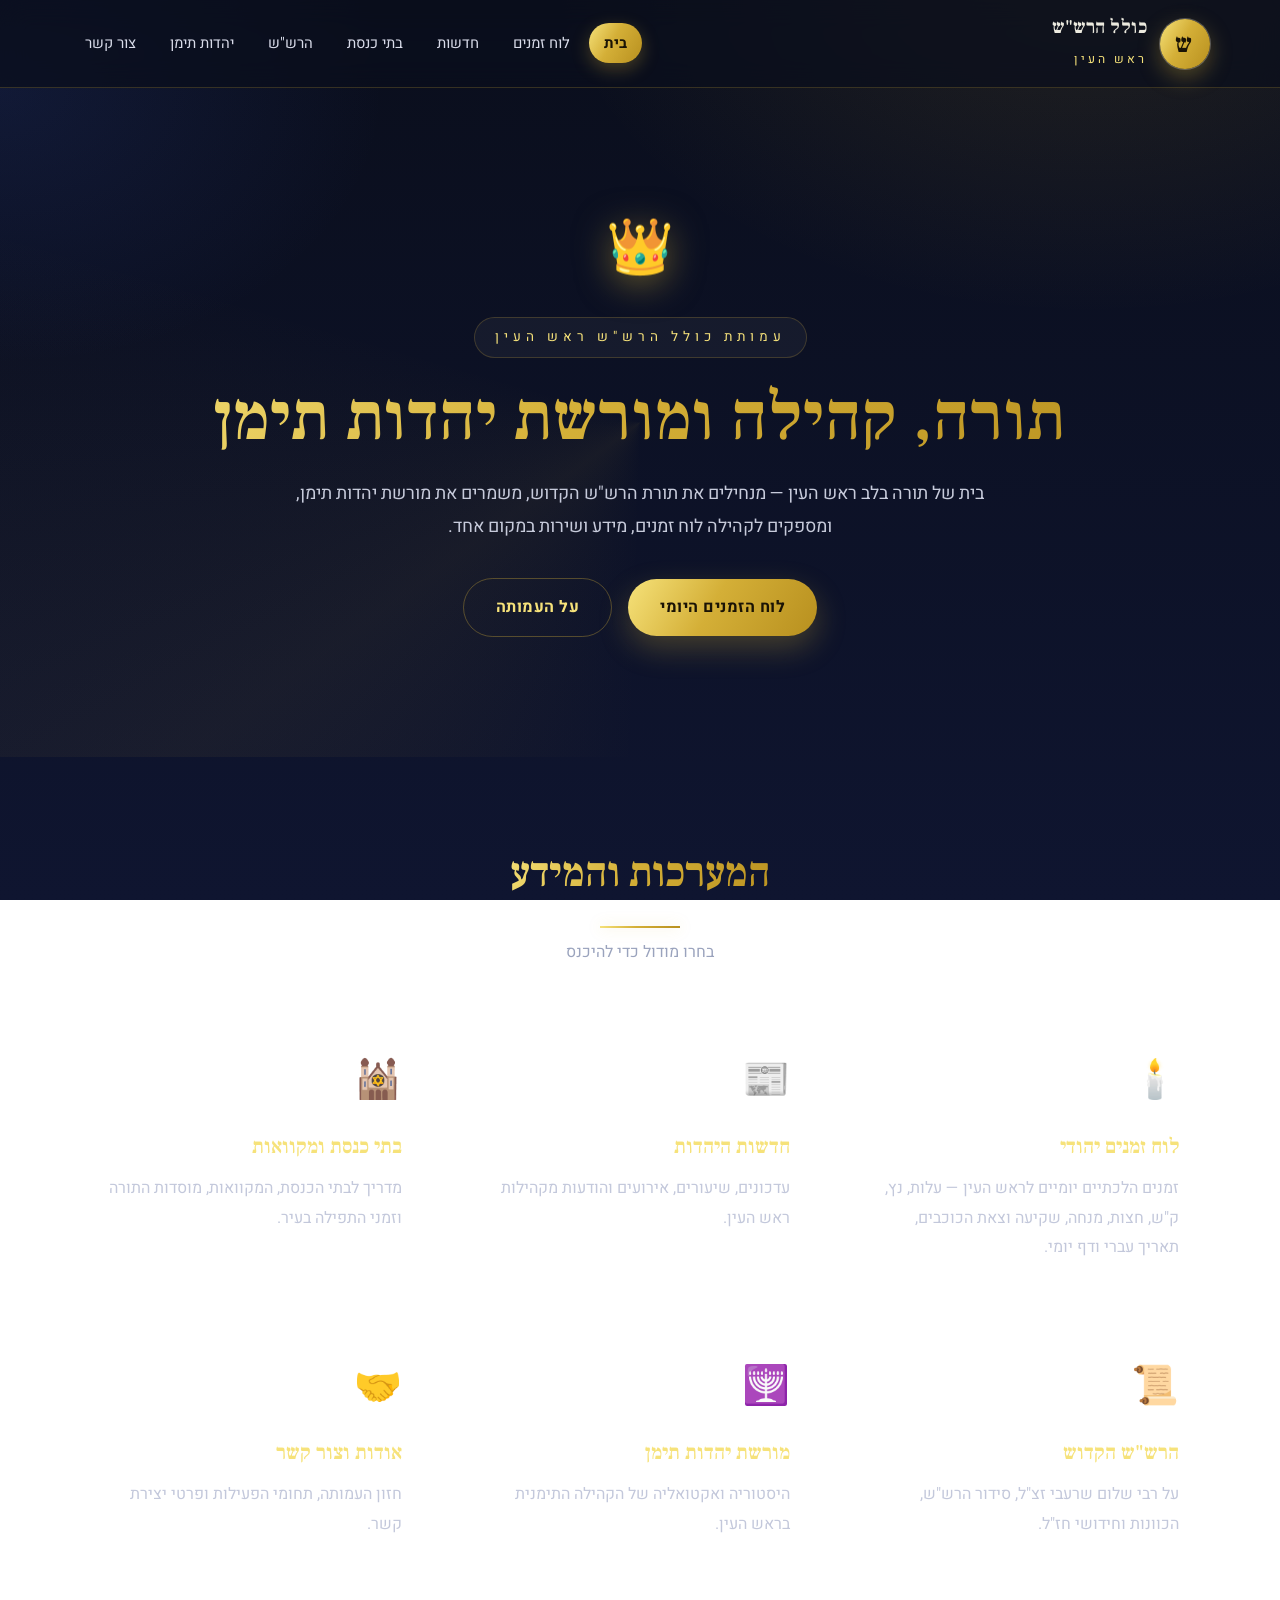
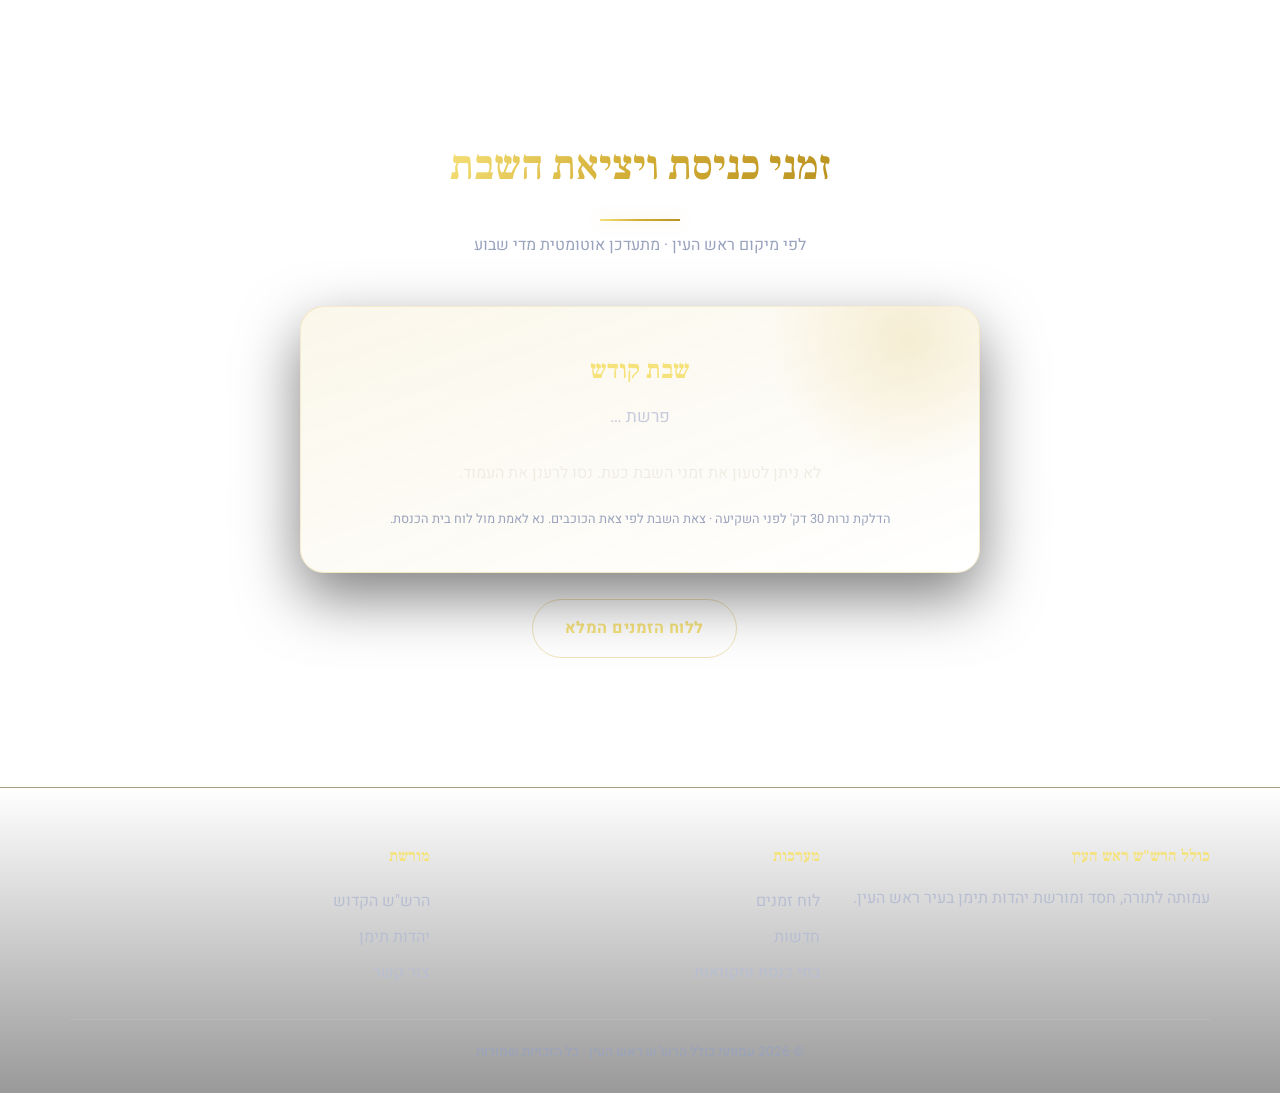
==== commit 15ded2cf: "ארכיטקטורת אתר מערכת - עמוד בית כפורטל ותפריט אחיד בכל העמודים - עמוד הבית הומר ללוח בקרה עם אריחי מ" ====
--- a/index.html
+++ b/index.html
@@ -4,7 +4,7 @@
   <meta charset="UTF-8">
   <meta name="viewport" content="width=device-width, initial-scale=1.0">
   <title>כולל הרש"ש ראש העין | תורה, קהילה ומורשת יהדות תימן</title>
-  <meta name="description" content="עמותת כולל הרש&quot;ש ראש העין - חדשות יהדות, בתי כנסת ומקוואות, תורת הרש&quot;ש הקדוש, מורשת יהדות תימן וזמני כניסת ויציאת שבת בראש העין.">
+  <meta name="description" content="עמותת כולל הרש&quot;ש ראש העין - לוח זמנים יהודי, חדשות יהדות, בתי כנסת ומקוואות, תורת הרש&quot;ש הקדוש ומורשת יהדות תימן.">
   <link rel="preconnect" href="https://fonts.googleapis.com">
   <link href="https://fonts.googleapis.com/css2?family=Heebo:wght@400;500;700;800&family=Frank+Ruhl+Libre:wght@500;700;900&display=swap" rel="stylesheet">
   <link rel="stylesheet" href="style.css">
@@ -14,38 +14,79 @@
   <!-- ניווט -->
   <header class="site-header">
     <div class="container nav">
-      <a class="brand" href="#top">
+      <a class="brand" href="index.html">
         <span class="logo">ש</span>
         <div><b>כולל הרש"ש</b><br><span>ראש העין</span></div>
       </a>
       <button class="nav-toggle" onclick="toggleMenu()" aria-label="תפריט">☰</button>
       <ul class="nav-links" id="navLinks">
-        <li><a href="#top">בית</a></li>
+        <li><a href="index.html">בית</a></li>
         <li><a href="luach.html">לוח זמנים</a></li>
-        <li><a href="#shabbat">זמני שבת</a></li>
-        <li><a href="#news">חדשות</a></li>
-        <li><a href="#judaism">בתי כנסת</a></li>
-        <li><a href="#rashash">הרש"ש</a></li>
-        <li><a href="#teimanim">יהדות תימן</a></li>
-        <li><a href="#about">צור קשר</a></li>
+        <li><a href="news.html">חדשות</a></li>
+        <li><a href="judaism.html">בתי כנסת</a></li>
+        <li><a href="rashash.html">הרש"ש</a></li>
+        <li><a href="teimanim.html">יהדות תימן</a></li>
+        <li><a href="about.html">צור קשר</a></li>
       </ul>
     </div>
   </header>
 
-  <!-- בית -->
-  <section class="hero" id="top">
+  <!-- Hero -->
+  <section class="hero">
     <div class="container">
       <div class="crown">👑</div>
       <div class="sub">עמותת כולל הרש"ש ראש העין</div>
       <h1 class="gold-text">תורה, קהילה ומורשת יהדות תימן</h1>
-      <p class="lead">בית של תורה בלב ראש העין — ממשיכים את דרכם של רבותינו, מנחילים את תורת הרש"ש הקדוש ושומרים על מורשת יהדות תימן לדורות הבאים.</p>
-      <a class="btn" href="#about">על העמותה</a>
-      <a class="btn ghost" href="#shabbat">זמני שבת</a>
+      <p class="lead">בית של תורה בלב ראש העין — מנחילים את תורת הרש"ש הקדוש, משמרים את מורשת יהדות תימן, ומספקים לקהילה לוח זמנים, מידע ושירות במקום אחד.</p>
+      <a class="btn" href="luach.html">לוח הזמנים היומי</a>
+      <a class="btn ghost" href="about.html">על העמותה</a>
+    </div>
+  </section>
+
+  <!-- פורטל מערכות -->
+  <section class="section">
+    <div class="container">
+      <div class="section-title">
+        <h2 class="gold-text">המערכות והמידע</h2>
+        <p>בחרו מודול כדי להיכנס</p>
+      </div>
+      <div class="grid">
+        <a class="card" href="luach.html">
+          <div class="ico">🕯️</div>
+          <h3>לוח זמנים יהודי</h3>
+          <p>זמנים הלכתיים יומיים לראש העין — עלות, נץ, ק"ש, חצות, מנחה, שקיעה וצאת הכוכבים, תאריך עברי ודף יומי.</p>
+        </a>
+        <a class="card" href="news.html">
+          <div class="ico">📰</div>
+          <h3>חדשות היהדות</h3>
+          <p>עדכונים, שיעורים, אירועים והודעות מקהילות ראש העין.</p>
+        </a>
+        <a class="card" href="judaism.html">
+          <div class="ico">🕍</div>
+          <h3>בתי כנסת ומקוואות</h3>
+          <p>מדריך לבתי הכנסת, המקוואות, מוסדות התורה וזמני התפילה בעיר.</p>
+        </a>
+        <a class="card" href="rashash.html">
+          <div class="ico">📜</div>
+          <h3>הרש"ש הקדוש</h3>
+          <p>על רבי שלום שרעבי זצ"ל, סידור הרש"ש, הכוונות וחידושי חז"ל.</p>
+        </a>
+        <a class="card" href="teimanim.html">
+          <div class="ico">🕎</div>
+          <h3>מורשת יהדות תימן</h3>
+          <p>היסטוריה ואקטואליה של הקהילה התימנית בראש העין.</p>
+        </a>
+        <a class="card" href="about.html">
+          <div class="ico">🤝</div>
+          <h3>אודות וצור קשר</h3>
+          <p>חזון העמותה, תחומי הפעילות ופרטי יצירת קשר.</p>
+        </a>
+      </div>
     </div>
   </section>
 
   <!-- זמני שבת -->
-  <section class="section" id="shabbat">
+  <section class="section alt">
     <div class="container">
       <div class="section-title">
         <h2 class="gold-text">זמני כניסת ויציאת השבת</h2>
@@ -57,140 +98,13 @@
         <div class="shabbat-times" id="shabbatTimes"><p>טוען זמנים…</p></div>
         <div class="shabbat-note">הדלקת נרות 30 דק' לפני השקיעה · צאת השבת לפי צאת הכוכבים. נא לאמת מול לוח בית הכנסת.</div>
       </div>
-    </div>
-  </section>
-
-  <!-- חדשות -->
-  <section class="section alt" id="news">
-    <div class="container">
-      <div class="section-title">
-        <h2 class="gold-text">חדשות יהדות בראש העין</h2>
-        <p>עדכונים, שיעורים ואירועים מקהילות העיר</p>
-      </div>
-      <div class="grid">
-        <div class="card">
-          <span class="meta">שיעורים</span>
-          <h3>שיעור שבועי בתורת הרש"ש</h3>
-          <p>שיעור עיון בכוונות ובסידור הרש"ש הקדוש מדי שבוע בבית הכולל. פתוח לכל הציבור, מתאים גם למתחילים.</p>
-        </div>
-        <div class="card">
-          <span class="meta">קהילה</span>
-          <h3>סעודת הילולא ולימוד</h3>
-          <p>סעודת הודיה ולימוד לזכר צדיקי וחכמי הקהילה, בהשתתפות רבני העיר ובני הקהילה.</p>
-        </div>
-        <div class="card">
-          <span class="meta">חסד</span>
-          <h3>קופת החסד הקהילתית</h3>
-          <p>סיוע למשפחות נזקקות — חבילות מזון לחגים ותמיכה שוטפת. ניתן לתרום ולהיעזר דרך העמותה.</p>
-        </div>
+      <div style="text-align:center; margin-top:26px;">
+        <a class="btn ghost" href="luach.html">ללוח הזמנים המלא</a>
       </div>
     </div>
   </section>
 
-  <!-- יהדות בראש העין -->
-  <section class="section" id="judaism">
-    <div class="container">
-      <div class="section-title">
-        <h2 class="gold-text">בתי כנסת, מקוואות ומוסדות</h2>
-        <p>מדריך לחיי היהדות בעיר</p>
-      </div>
-      <div class="grid">
-        <div class="card">
-          <div class="ico">🕍</div>
-          <h3>בתי כנסת</h3>
-          <p>עשרות בתי כנסת במגוון נוסחים, ובראשם נוסח תימן (בלאדי ושאמי) — לב הקהילה ומקום התפילה, הלימוד והכנסת אורחים.</p>
-        </div>
-        <div class="card">
-          <div class="ico">💧</div>
-          <h3>מקוואות</h3>
-          <p>מקוואות טהרה לנשים ולגברים, מתוחזקים בהידור. לפרטי מיקום ושעות — המועצה הדתית ראש העין.</p>
-        </div>
-        <div class="card">
-          <div class="ico">📚</div>
-          <h3>מוסדות תורה</h3>
-          <p>כוללי אברכים, ישיבות ותלמודי תורה, ובהם כולל הרש"ש — משמר את דרך הלימוד והכוונות בנוסח מקובלי תימן וירושלים.</p>
-        </div>
-        <div class="card">
-          <div class="ico">🕐</div>
-          <h3>זמני תפילה</h3>
-          <p>מניינים קבועים לשחרית, מנחה וערבית בנוסח תימן. בשבת: קבלת שבת, שחרית, מנחה וסעודה שלישית.</p>
-        </div>
-      </div>
-    </div>
-  </section>
-
-  <!-- הרש"ש הקדוש -->
-  <section class="section alt" id="rashash">
-    <div class="container">
-      <div class="section-title">
-        <h2 class="gold-text">📜 הרש"ש הקדוש</h2>
-        <p>רבי שלום מזרחי שרעבי זצ"ל · רבן של המקובלים</p>
-      </div>
-      <div class="prose">
-        <p>הרש"ש הקדוש — <b>רבי שלום מזרחי דידיע שרעבי זצוק"ל</b> (כ-1720–1777) — נולד בעיר שרעב שבתימן ועלה לארץ ישראל. הוא נודע כגדול המקובלים בדורו, "רבן של כל המקובלים", וראש ישיבת המקובלים <b>"בית אל"</b> בירושלים העתיקה.</p>
-        <p>הרש"ש איחד את מסורת מקובלי תימן עם תורת האר"י הקדוש, וסידר את סדר הכוונות באופן בהיר. חיבורו <b>"נהר שלום"</b> ו<b>סידור הרש"ש</b> משמשים עד היום את המקובלים בבתי המדרש.</p>
-        <blockquote>"כל המתפלל בכוונות הרש"ש, כאילו מעלה את התפילה דרך כל העולמות העליונים." — ממסורת מקובלי בית אל</blockquote>
-        <h3>תורתו וחידושי חז"ל</h3>
-        <ul>
-          <li><b>עומק הכוונה:</b> "רחמנא ליבא בעי" — הקב"ה חפץ בלב; הכוונה היא נשמת התפילה.</li>
-          <li><b>אחדות ישראל:</b> מסורת תימן וירושלים נפגשו בתורתו — כל קהילות ישראל בשורש אחד.</li>
-          <li><b>ענווה וקדושה:</b> על אף גדולתו נהג בענווה יתרה — מופת לדורות.</li>
-        </ul>
-        <p>ראש העין, שרבים מתושביה יוצאי תימן, היא מקום טבעי להמשך מורשת הרש"ש — בן תימן שהאיר את עולם הקבלה כולו.</p>
-      </div>
-    </div>
-  </section>
-
-  <!-- יהדות תימן -->
-  <section class="section" id="teimanim">
-    <div class="container">
-      <div class="section-title">
-        <h2 class="gold-text">🕎 מורשת יהדות תימן</h2>
-        <p>היסטוריה · מסורת · אקטואליה</p>
-      </div>
-      <div class="prose">
-        <h3>ראש העין — בירת יהדות תימן בישראל</h3>
-        <p>ראש העין נוסדה בשנת תש"י (1949–1950) וקלטה בעיקר את עולי תימן שהגיעו במבצע <b>"על כנפי נשרים"</b> ("מרבד הקסמים"). אלפי יהודים, נושאי תורה ומסורת עתיקה, הקימו כאן את ביתם החדש.</p>
-        <p>העיר שמרה על אופייה המיוחד כאחד המרכזים הגדולים של מורשת יהדות תימן בישראל.</p>
-        <h3>מורשת רוחנית ייחודית</h3>
-        <ul>
-          <li><b>נוסח התפילה:</b> נוסח תימן (בלאדי ושאמי) נשמר בקפידה.</li>
-          <li><b>קריאה בתורה:</b> מסורת ה"מארי" ותרגום אונקלוס.</li>
-          <li><b>פיוט ושירה:</b> שירת הדיוואן ופיוטי רבי שלום שבזי.</li>
-        </ul>
-        <blockquote>"אם ננעלו דלתי נדיבים — דלתי מרום לא ננעלו" — רבי שלום שבזי</blockquote>
-        <p>גם היום ממשיכה המורשת לפעום: חינוך הדור הבא, ערבי פיוט והילולות, תיעוד סיפורי העלייה וחיבור בין-דורי בין שומרי המסורת לנוער הצומח.</p>
-      </div>
-    </div>
-  </section>
-
-  <!-- אודות וצור קשר -->
-  <section class="section alt" id="about">
-    <div class="container">
-      <div class="section-title">
-        <h2 class="gold-text">🤝 אודות העמותה וצור קשר</h2>
-        <p>עמותת כולל הרש"ש ראש העין</p>
-      </div>
-      <div class="prose">
-        <p>העמותה פועלת להנחלת התורה, חיזוק חיי הקהילה ושימור מורשת יהדות תימן בראש העין. אנו רואים בלימוד התורה, בתפילה בכוונה ובמעשי החסד את יסודות הקיום היהודי, ומעבירים אותם מדור לדור.</p>
-        <h3>תחומי פעילות</h3>
-        <ul>
-          <li><b>כולל אברכים</b> — לימוד תורה וקבלה בדרכו של הרש"ש.</li>
-          <li><b>שיעורי תורה</b> — פתוחים לציבור הרחב, לכל הרמות.</li>
-          <li><b>שימור מורשת</b> וחסד קהילתי.</li>
-          <li><b>חינוך הדור הבא</b> — מפעלים לילדים ולנוער.</li>
-        </ul>
-        <h3>צור קשר</h3>
-        <ul>
-          <li><b>כתובת:</b> ראש העין</li>
-          <li><b>דוא"ל:</b> <span style="direction:ltr; unicode-bidi:embed;">info@kollel-rashash.org.il</span> <span style="color:var(--muted)">(לעדכון)</span></li>
-          <li><b>טלפון:</b> <span style="color:var(--muted)">(לעדכון)</span></li>
-        </ul>
-        <p style="color:var(--muted); font-size:.9rem;">* פרטי הקשר זמניים — שלחו לי את הטלפון, הדוא"ל והכתובת הרשמיים ואכניס אותם.</p>
-      </div>
-    </div>
-  </section>
-
+  <!-- כותרת תחתונה -->
   <footer class="site-footer">
     <div class="container">
       <div class="footer-grid">
@@ -199,16 +113,16 @@
           <p>עמותה לתורה, חסד ומורשת יהדות תימן בעיר ראש העין.</p>
         </div>
         <div>
-          <h4>ניווט</h4>
-          <a href="#shabbat">זמני שבת</a>
-          <a href="#news">חדשות</a>
-          <a href="#rashash">הרש"ש הקדוש</a>
-          <a href="#teimanim">יהדות תימן</a>
+          <h4>מערכות</h4>
+          <a href="luach.html">לוח זמנים</a>
+          <a href="news.html">חדשות</a>
+          <a href="judaism.html">בתי כנסת ומקוואות</a>
         </div>
         <div>
-          <h4>צור קשר</h4>
-          <a href="#about">פרטי העמותה</a>
-          <p>ראש העין</p>
+          <h4>מורשת</h4>
+          <a href="rashash.html">הרש"ש הקדוש</a>
+          <a href="teimanim.html">יהדות תימן</a>
+          <a href="about.html">צור קשר</a>
         </div>
       </div>
       <div class="footer-bottom">© <span id="year"></span> עמותת כולל הרש"ש ראש העין · כל הזכויות שמורות</div>
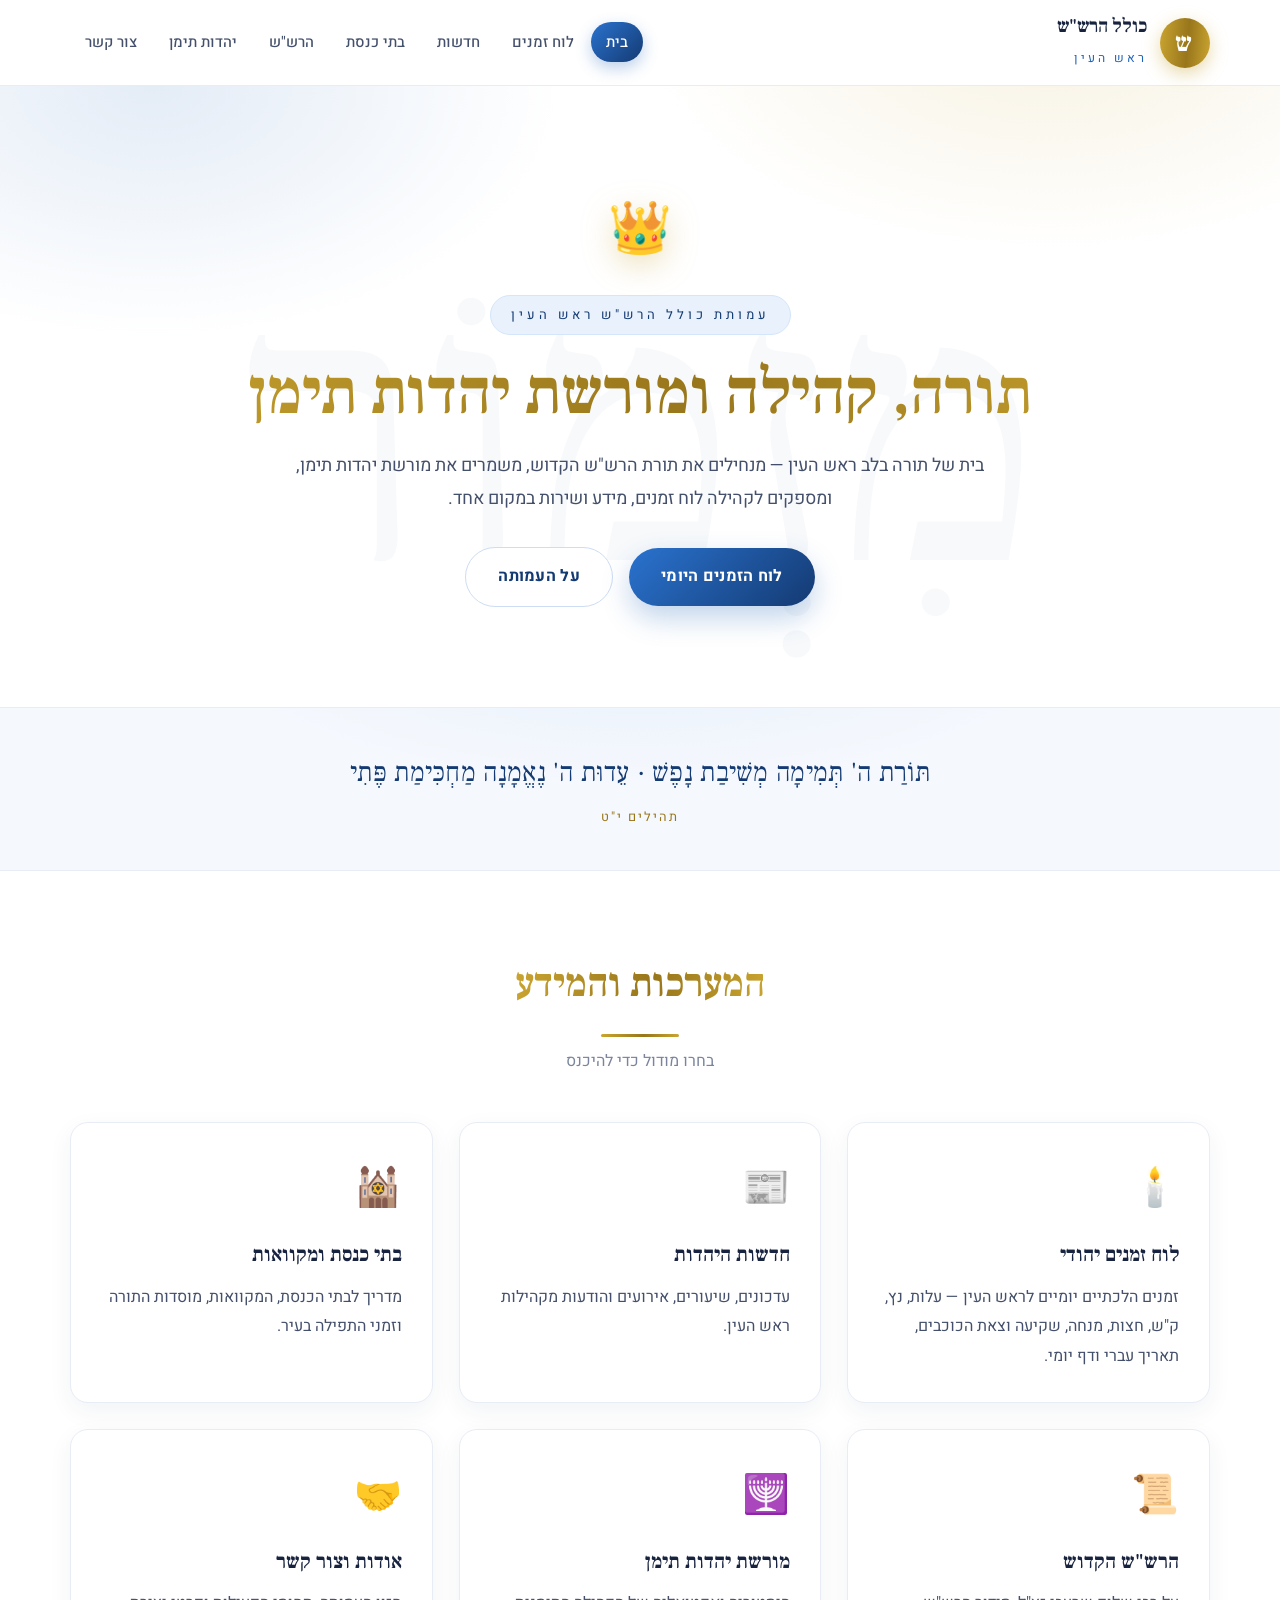
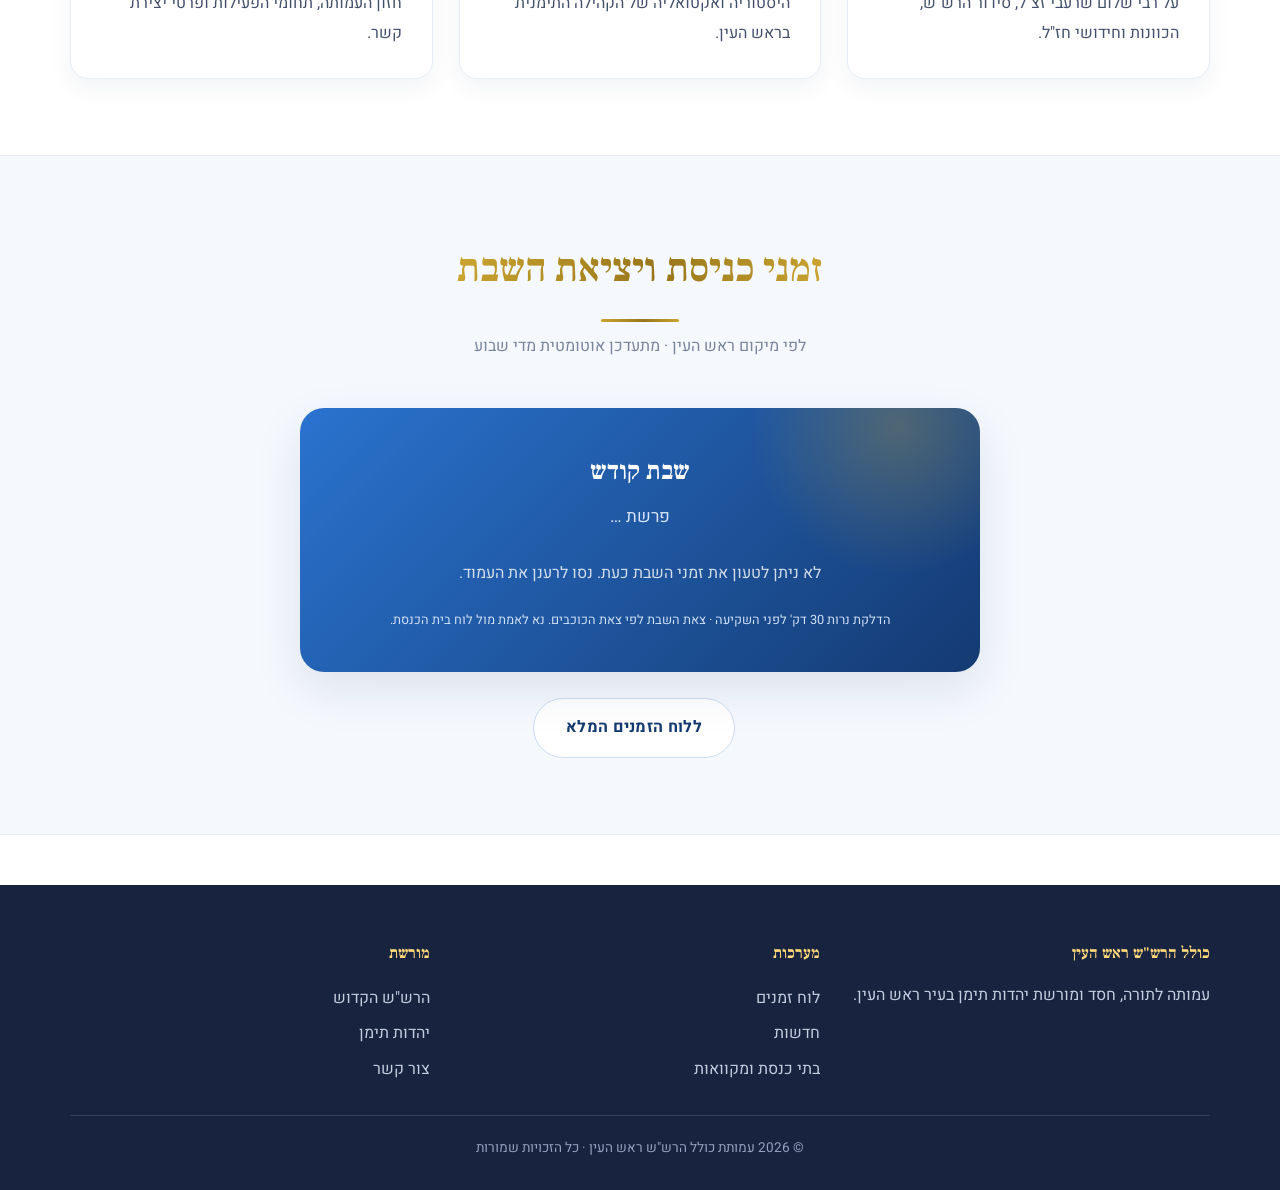
==== commit 99530e93: "עיצוב לבן יוקרתי - צבעי קודש (תכלת/זהב/דיו) עם פסוקי קודש - רקע לבן נקי ואוורירי ברמה גבוהה - פלטת ק" ====
--- a/index.html
+++ b/index.html
@@ -40,6 +40,14 @@
       <p class="lead">בית של תורה בלב ראש העין — מנחילים את תורת הרש"ש הקדוש, משמרים את מורשת יהדות תימן, ומספקים לקהילה לוח זמנים, מידע ושירות במקום אחד.</p>
       <a class="btn" href="luach.html">לוח הזמנים היומי</a>
       <a class="btn ghost" href="about.html">על העמותה</a>
+    </div>
+  </section>
+
+  <!-- פסוק קודש -->
+  <section class="verse-band">
+    <div class="container">
+      <div class="verse">תּוֹרַת ה' תְּמִימָה מְשִׁיבַת נָפֶשׁ · עֵדוּת ה' נֶאֱמָנָה מַחְכִּימַת פֶּתִי</div>
+      <small>תהילים י"ט</small>
     </div>
   </section>
 
--- a/style.css
+++ b/style.css
@@ -1,19 +1,23 @@
-/* ===== כולל הרש"ש ראש העין — עיצוב יוקרתי מודרני ===== */
+/* ===== כולל הרש"ש ראש העין — עיצוב לבן יוקרתי · צבעי קודש ===== */
 
 :root {
-  --bg: #0a0e1c;
-  --bg-2: #0f1530;
-  --bg-3: #161d3d;
-  --gold: #d4af37;
-  --gold-2: #f6e27a;
-  --gold-soft: rgba(212, 175, 55, 0.35);
-  --text: #eceadf;
-  --muted: #9aa3bd;
-  --glass: rgba(255, 255, 255, 0.045);
-  --glass-brd: rgba(212, 175, 55, 0.22);
+  --bg: #ffffff;
+  --bg-tint: #f5f8fd;          /* תכלת בהיר מאוד */
+  --ink: #18233f;             /* דיו עמוק */
+  --ink-soft: #44506b;
+  --muted: #7a849c;
+  --techelet: #1f63b8;        /* תכלת */
+  --techelet-deep: #143a72;
+  --techelet-soft: #e8f1fc;
+  --gold: #c6a02e;
+  --gold-deep: #98761b;
+  --argaman: #7a2e57;         /* ארגמן — מבטא */
+  --line: #e7ecf5;
+  --shadow-sm: 0 8px 24px rgba(20, 45, 90, 0.06);
+  --shadow: 0 18px 48px rgba(20, 45, 90, 0.10);
   --radius: 18px;
-  --shadow: 0 24px 60px rgba(0, 0, 0, 0.5);
-  --grad-gold: linear-gradient(120deg, #f6e27a 0%, #d4af37 45%, #b8901f 100%);
+  --grad-gold: linear-gradient(95deg, #caa531 0%, #98761b 55%, #caa531 100%);
+  --grad-tech: linear-gradient(135deg, #2a73cf 0%, #143a72 100%);
 }
 
 * { box-sizing: border-box; margin: 0; padding: 0; }
@@ -21,314 +25,212 @@
 
 body {
   font-family: 'Heebo', Arial, sans-serif;
-  color: var(--text);
+  color: var(--ink-soft);
   line-height: 1.85;
   direction: rtl;
-  background:
-    radial-gradient(900px 600px at 85% -5%, rgba(212, 175, 55, 0.12), transparent 60%),
-    radial-gradient(700px 500px at 0% 10%, rgba(60, 90, 200, 0.14), transparent 55%),
-    linear-gradient(180deg, var(--bg) 0%, var(--bg-2) 100%);
-  background-attachment: fixed;
-  min-height: 100vh;
+  background: var(--bg);
 }
 
 a { color: inherit; text-decoration: none; }
 img { max-width: 100%; display: block; }
 
-h1, h2, h3, .brand b { font-family: 'Frank Ruhl Libre', 'Heebo', serif; }
+h1, h2, h3, h4, .brand b, .verse { font-family: 'Frank Ruhl Libre', 'Heebo', serif; }
 
 .container { width: min(1140px, 92%); margin: 0 auto; }
 
 .gold-text {
   background: var(--grad-gold);
-  -webkit-background-clip: text;
-  background-clip: text;
-  color: transparent;
-}
+  -webkit-background-clip: text; background-clip: text; color: transparent;
+}
+
+/* פסוקי קודש מעטרים */
+.verse {
+  font-family: 'Frank Ruhl Libre', serif;
+  color: var(--techelet-deep);
+  font-size: 1.15rem; letter-spacing: .3px;
+}
+.verse-band {
+  background:
+    radial-gradient(600px 200px at 50% -40%, var(--techelet-soft), transparent 70%),
+    var(--bg-tint);
+  border-block: 1px solid var(--line);
+  text-align: center; padding: 40px 0;
+}
+.verse-band .verse { font-size: clamp(1.2rem, 3vw, 1.7rem); }
+.verse-band small { display: block; color: var(--gold-deep); margin-top: 8px; letter-spacing: 2px; font-size: .8rem; }
 
 /* ===== ניווט ===== */
 .site-header {
-  position: sticky;
-  top: 0;
-  z-index: 100;
-  background: rgba(10, 14, 28, 0.72);
-  backdrop-filter: blur(14px);
-  -webkit-backdrop-filter: blur(14px);
-  border-bottom: 1px solid var(--glass-brd);
-}
-
-.nav { display: flex; align-items: center; justify-content: space-between; padding: 14px 0; }
-
+  position: sticky; top: 0; z-index: 100;
+  background: rgba(255, 255, 255, 0.82);
+  backdrop-filter: blur(14px); -webkit-backdrop-filter: blur(14px);
+  border-bottom: 1px solid var(--line);
+}
+.nav { display: flex; align-items: center; justify-content: space-between; padding: 13px 0; }
 .brand { display: flex; align-items: center; gap: 13px; }
-
 .brand .logo {
-  width: 50px; height: 50px;
-  border-radius: 50%;
+  width: 50px; height: 50px; border-radius: 50%;
   background: var(--grad-gold);
   display: grid; place-items: center;
-  font-family: 'Frank Ruhl Libre', serif;
-  font-size: 26px; font-weight: 700; color: #1a1305;
-  box-shadow: 0 0 0 1px rgba(255, 255, 255, 0.25), 0 8px 22px rgba(212, 175, 55, 0.35);
-}
-
-.brand b { font-size: 1.2rem; line-height: 1.15; letter-spacing: .5px; }
-.brand span { font-size: 0.76rem; color: var(--gold-2); letter-spacing: 3px; }
-
-.nav-links { display: flex; gap: 4px; list-style: none; flex-wrap: wrap; }
+  font-family: 'Frank Ruhl Libre', serif; font-size: 26px; font-weight: 700; color: #fff;
+  box-shadow: 0 6px 18px rgba(198, 160, 46, 0.4);
+}
+.brand b { font-size: 1.2rem; line-height: 1.15; color: var(--ink); }
+.brand span { font-size: 0.76rem; color: var(--techelet); letter-spacing: 3px; }
+
+.nav-links { display: flex; gap: 2px; list-style: none; flex-wrap: wrap; }
 .nav-links a {
-  padding: 9px 15px; border-radius: 999px; font-size: 0.93rem; color: #d9dcea;
-  transition: all 0.25s; position: relative;
-}
-.nav-links a:hover { color: var(--gold-2); }
-.nav-links a.active {
-  color: #1a1305; font-weight: 700;
-  background: var(--grad-gold);
-  box-shadow: 0 6px 18px rgba(212, 175, 55, 0.3);
-}
-
-.nav-toggle { display: none; background: none; border: 0; color: var(--gold-2); font-size: 1.8rem; cursor: pointer; }
+  padding: 9px 15px; border-radius: 999px; font-size: 0.93rem; color: var(--ink-soft);
+  transition: all 0.22s; font-weight: 500;
+}
+.nav-links a:hover { color: var(--techelet); background: var(--techelet-soft); }
+.nav-links a.active { color: #fff; background: var(--grad-tech); box-shadow: 0 6px 16px rgba(31, 99, 184, 0.3); }
+
+.nav-toggle { display: none; background: none; border: 0; color: var(--techelet); font-size: 1.8rem; cursor: pointer; }
 
 /* ===== Hero ===== */
 .hero {
-  position: relative;
-  text-align: center;
-  padding: 110px 0 120px;
-  overflow: hidden;
-}
-.hero::before {
-  content: "";
-  position: absolute; inset: 0;
+  position: relative; text-align: center; padding: 96px 0 100px; overflow: hidden;
   background:
-    conic-gradient(from 180deg at 50% 50%, transparent, rgba(212,175,55,.06), transparent 30%);
-  animation: spin 32s linear infinite;
-  pointer-events: none;
-}
-@keyframes spin { to { transform: rotate(360deg); } }
-
+    radial-gradient(680px 380px at 82% -10%, rgba(198, 160, 46, 0.14), transparent 60%),
+    radial-gradient(680px 420px at 12% 0%, rgba(31, 99, 184, 0.12), transparent 60%),
+    var(--bg);
+}
+.hero::after {
+  content: "מִזְמוֹר";
+  position: absolute; inset: 0; display: grid; place-items: center;
+  font-family: 'Frank Ruhl Libre', serif; font-size: 30vw; color: rgba(20, 58, 114, 0.03);
+  pointer-events: none; z-index: 0; white-space: nowrap;
+}
 .hero > .container { position: relative; z-index: 2; }
-
-.hero .crown {
-  font-size: 3.4rem;
-  filter: drop-shadow(0 6px 18px rgba(212, 175, 55, 0.5));
-  animation: float 5s ease-in-out infinite;
-}
+.hero .crown { font-size: 3.2rem; filter: drop-shadow(0 8px 16px rgba(198,160,46,.35)); animation: float 5s ease-in-out infinite; }
 @keyframes float { 50% { transform: translateY(-10px); } }
 
 .hero .sub {
-  display: inline-block;
-  margin: 18px 0 6px;
-  font-size: 0.85rem; letter-spacing: 5px; text-transform: uppercase;
-  color: var(--gold-2);
-  border: 1px solid var(--glass-brd);
-  border-radius: 999px; padding: 7px 20px;
-  background: var(--glass);
-}
-
-.hero h1 {
-  font-size: clamp(2.3rem, 6vw, 4.2rem);
-  line-height: 1.15; margin: 16px 0; font-weight: 700;
-  letter-spacing: 1px;
-}
-
-.hero p.lead {
-  max-width: 700px; margin: 20px auto 34px;
-  color: #c7cbdb; font-size: 1.12rem;
-}
+  display: inline-block; margin: 18px 0 8px;
+  font-size: 0.82rem; letter-spacing: 4px; text-transform: uppercase;
+  color: var(--techelet-deep); background: var(--techelet-soft);
+  border: 1px solid #d4e6fb; border-radius: 999px; padding: 7px 20px;
+}
+.hero h1 { font-size: clamp(2.3rem, 6vw, 4rem); line-height: 1.15; margin: 14px 0; font-weight: 700; }
+.hero p.lead { max-width: 700px; margin: 18px auto 32px; color: var(--ink-soft); font-size: 1.12rem; }
 
 .btn {
-  display: inline-block;
-  background: var(--grad-gold);
-  color: #1a1305; padding: 14px 32px;
-  border-radius: 999px; font-weight: 700; letter-spacing: .5px;
-  transition: transform 0.25s, box-shadow 0.25s;
-  box-shadow: 0 12px 30px rgba(212, 175, 55, 0.28);
-}
-.btn:hover { transform: translateY(-3px); box-shadow: 0 18px 40px rgba(212, 175, 55, 0.45); }
-.btn.ghost {
-  background: transparent; color: var(--gold-2);
-  border: 1px solid var(--gold-soft); box-shadow: none; margin-right: 12px;
-}
-.btn.ghost:hover { background: rgba(212, 175, 55, 0.1); }
+  display: inline-block; background: var(--grad-tech); color: #fff;
+  padding: 14px 32px; border-radius: 999px; font-weight: 700; letter-spacing: .3px;
+  transition: transform 0.22s, box-shadow 0.22s; box-shadow: 0 12px 28px rgba(31, 99, 184, 0.28);
+}
+.btn:hover { transform: translateY(-3px); box-shadow: 0 18px 38px rgba(31, 99, 184, 0.4); }
+.btn.ghost { background: #fff; color: var(--techelet-deep); border: 1.5px solid #cdddf3; box-shadow: none; margin-right: 12px; }
+.btn.ghost:hover { background: var(--techelet-soft); }
 
 /* ===== מקטעים ===== */
-.section { padding: 78px 0; }
-.section.alt {
-  background: linear-gradient(180deg, rgba(255,255,255,0.02), transparent);
-  border-block: 1px solid rgba(255, 255, 255, 0.05);
-}
-
+.section { padding: 76px 0; }
+.section.alt { background: var(--bg-tint); border-block: 1px solid var(--line); }
 .section-title { text-align: center; margin-bottom: 46px; }
-.section-title h2 {
-  font-size: clamp(1.8rem, 4.2vw, 2.6rem);
-  display: inline-block; position: relative; padding-bottom: 16px; font-weight: 700;
-}
-.section-title h2::after {
-  content: ""; position: absolute; bottom: 0; right: 50%; transform: translateX(50%);
-  width: 80px; height: 2px; background: var(--grad-gold);
-  box-shadow: 0 0 14px var(--gold-soft);
-}
+.section-title h2 { font-size: clamp(1.8rem, 4.2vw, 2.5rem); color: var(--ink); display: inline-block; position: relative; padding-bottom: 16px; font-weight: 700; }
+.section-title h2.gold-text { color: transparent; }
+.section-title h2::after { content: ""; position: absolute; bottom: 0; right: 50%; transform: translateX(50%); width: 78px; height: 3px; background: var(--grad-gold); border-radius: 3px; }
 .section-title p { color: var(--muted); margin-top: 10px; }
 
 /* ===== כרטיסים ===== */
 .grid { display: grid; grid-template-columns: repeat(auto-fit, minmax(270px, 1fr)); gap: 26px; }
-
 .card {
-  position: relative;
-  background: var(--glass);
-  backdrop-filter: blur(8px);
-  -webkit-backdrop-filter: blur(8px);
-  border: 1px solid rgba(255, 255, 255, 0.08);
-  border-radius: var(--radius);
-  padding: 30px;
-  transition: transform 0.3s, border-color 0.3s, box-shadow 0.3s;
-  overflow: hidden;
-}
-.card::before {
-  content: ""; position: absolute; inset: 0;
-  background: linear-gradient(135deg, rgba(212,175,55,0.12), transparent 45%);
-  opacity: 0; transition: opacity 0.3s;
-}
-.card:hover {
-  transform: translateY(-6px);
-  border-color: var(--gold-soft);
-  box-shadow: 0 22px 50px rgba(0, 0, 0, 0.45);
-}
-.card:hover::before { opacity: 1; }
-.card > * { position: relative; z-index: 1; }
+  position: relative; background: #fff; border: 1px solid var(--line);
+  border-radius: var(--radius); padding: 30px; box-shadow: var(--shadow-sm);
+  transition: transform 0.28s, box-shadow 0.28s, border-color 0.28s; overflow: hidden;
+}
+.card::before { content: ""; position: absolute; top: 0; right: 0; left: 0; height: 4px; background: var(--grad-gold); transform: scaleX(0); transform-origin: right; transition: transform 0.3s; }
+.card:hover { transform: translateY(-6px); box-shadow: var(--shadow); border-color: #dbe6f5; }
+.card:hover::before { transform: scaleX(1); }
 .card .ico { font-size: 2.4rem; margin-bottom: 12px; }
-.card h3 { color: var(--gold-2); margin-bottom: 8px; font-size: 1.3rem; }
-.card p { color: #c3c8db; }
-.card .meta {
-  display: inline-block; color: var(--gold); font-size: 0.78rem; font-weight: 700;
-  letter-spacing: 2px; text-transform: uppercase; margin-bottom: 10px;
-}
+.card h3 { color: var(--ink); margin-bottom: 8px; font-size: 1.3rem; }
+.card p { color: var(--ink-soft); }
+.card .meta { display: inline-block; color: var(--techelet); font-size: 0.76rem; font-weight: 700; letter-spacing: 2px; text-transform: uppercase; margin-bottom: 10px; }
+a.card { color: inherit; }
 
 /* ===== זמני שבת ===== */
 .shabbat-box {
-  position: relative;
-  background: linear-gradient(160deg, rgba(212,175,55,0.1), rgba(255,255,255,0.03));
-  border: 1px solid var(--glass-brd);
-  border-radius: 24px; padding: 40px 30px; text-align: center;
-  box-shadow: var(--shadow);
-  max-width: 680px; margin: 0 auto;
-  overflow: hidden;
-}
-.shabbat-box::after {
-  content: ""; position: absolute; top: -40%; right: -10%;
-  width: 280px; height: 280px;
-  background: radial-gradient(circle, rgba(212,175,55,0.18), transparent 70%);
-  pointer-events: none;
-}
-.shabbat-box h3 { font-size: 1.6rem; color: var(--gold-2); margin-bottom: 6px; }
-.shabbat-box .parasha { font-size: 1.08rem; margin-bottom: 26px; color: #c7cbdb; }
-
+  position: relative; background: var(--grad-tech); color: #fff;
+  border-radius: 24px; padding: 40px 30px; text-align: center; box-shadow: var(--shadow);
+  max-width: 680px; margin: 0 auto; overflow: hidden;
+}
+.shabbat-box::after { content: ""; position: absolute; top: -50%; right: -10%; width: 300px; height: 300px; background: radial-gradient(circle, rgba(198,160,46,0.3), transparent 70%); pointer-events: none; }
+.shabbat-box h3 { font-size: 1.6rem; color: #fff; margin-bottom: 6px; }
+.shabbat-box .parasha { font-size: 1.08rem; margin-bottom: 26px; color: #d8e6fa; }
 .shabbat-times { display: flex; justify-content: center; gap: 22px; flex-wrap: wrap; position: relative; z-index: 1; }
-.time-pill {
-  background: rgba(10, 14, 28, 0.5);
-  border: 1px solid var(--glass-brd);
-  border-radius: var(--radius); padding: 20px 28px; min-width: 165px;
-}
-.time-pill .label { font-size: 0.9rem; color: var(--gold-2); }
+.time-pill { background: rgba(255, 255, 255, 0.12); border: 1px solid rgba(255, 255, 255, 0.25); border-radius: var(--radius); padding: 20px 28px; min-width: 165px; }
+.time-pill .label { font-size: 0.9rem; color: #ffe9a8; }
 .time-pill .val { font-size: 2rem; font-weight: 800; font-family: 'Frank Ruhl Libre', serif; }
-.time-pill .day { font-size: 0.8rem; color: var(--muted); }
-.shabbat-note { font-size: 0.8rem; color: var(--muted); margin-top: 20px; position: relative; z-index: 1; }
-
-/* ===== פרוזה / עמודי תוכן ===== */
+.time-pill .day { font-size: 0.8rem; color: #cfe0f6; }
+.shabbat-note { font-size: 0.8rem; color: #cfe0f6; margin-top: 20px; position: relative; z-index: 1; }
+
+/* ===== פרוזה ===== */
 .prose { max-width: 780px; margin: 0 auto; }
-.prose h3 { color: var(--gold-2); margin: 30px 0 12px; font-size: 1.5rem; }
-.prose p { margin-bottom: 16px; color: #cfd3e2; }
+.prose h3 { color: var(--ink); margin: 30px 0 12px; font-size: 1.5rem; }
+.prose p { margin-bottom: 16px; color: var(--ink-soft); }
 .prose ul { margin: 0 24px 20px; }
-.prose li { margin-bottom: 9px; color: #cfd3e2; }
-.prose b { color: #fff; }
+.prose li { margin-bottom: 9px; color: var(--ink-soft); }
+.prose b { color: var(--ink); }
 .prose blockquote {
-  border-right: 3px solid var(--gold);
-  background: var(--glass);
+  border-right: 4px solid var(--gold); background: var(--bg-tint);
   padding: 18px 22px; border-radius: 12px; margin: 24px 0;
-  font-family: 'Frank Ruhl Libre', serif; font-size: 1.12rem; color: var(--gold-2);
-}
-.prose a { color: var(--gold-2); border-bottom: 1px dotted var(--gold-soft); }
-
-/* ===== כותרת עמוד פנימי ===== */
+  font-family: 'Frank Ruhl Libre', serif; font-size: 1.15rem; color: var(--techelet-deep);
+}
+.prose a { color: var(--techelet); border-bottom: 1px solid #cdddf3; }
+
+/* ===== כותרת עמוד ===== */
 .page-head {
-  position: relative; text-align: center; padding: 80px 0 64px;
-  border-bottom: 1px solid var(--glass-brd);
-  background: radial-gradient(700px 300px at 50% -20%, rgba(212,175,55,0.12), transparent 70%);
-}
-.page-head h1 { font-size: clamp(2rem, 4.5vw, 3rem); font-weight: 700; }
-.page-head p { color: var(--gold-2); margin-top: 10px; letter-spacing: 1px; }
+  position: relative; text-align: center; padding: 78px 0 60px; border-bottom: 1px solid var(--line);
+  background:
+    radial-gradient(620px 260px at 50% -30%, var(--techelet-soft), transparent 70%),
+    var(--bg);
+}
+.page-head h1 { font-size: clamp(2rem, 4.5vw, 3rem); color: var(--ink); font-weight: 700; }
+.page-head p { color: var(--techelet); margin-top: 10px; letter-spacing: 1px; }
 
 /* ===== Footer ===== */
-.site-footer {
-  background: linear-gradient(180deg, transparent, rgba(0,0,0,0.4));
-  border-top: 1px solid var(--glass-brd);
-  color: #b8bed2; padding: 54px 0 28px; margin-top: 50px;
-}
+.site-footer { background: var(--ink); color: #c4cde0; padding: 54px 0 28px; margin-top: 50px; }
 .footer-grid { display: grid; grid-template-columns: repeat(auto-fit, minmax(200px, 1fr)); gap: 30px; margin-bottom: 28px; }
-.footer-grid h4 { color: var(--gold-2); margin-bottom: 12px; font-family: 'Frank Ruhl Libre', serif; }
-.footer-grid a { display: block; padding: 3px 0; color: #b8bed2; }
-.footer-grid a:hover { color: var(--gold-2); }
-.footer-bottom {
-  text-align: center; border-top: 1px solid rgba(255, 255, 255, 0.08);
-  padding-top: 20px; font-size: 0.85rem; color: var(--muted);
-}
-
-/* ===== אנימציית חשיפה בגלילה ===== */
+.footer-grid h4 { color: #ffd97a; margin-bottom: 12px; }
+.footer-grid a { display: block; padding: 3px 0; color: #c4cde0; }
+.footer-grid a:hover { color: #fff; }
+.footer-bottom { text-align: center; border-top: 1px solid rgba(255,255,255,0.12); padding-top: 20px; font-size: 0.85rem; color: #94a0bd; }
+
+/* ===== אנימציית חשיפה ===== */
 .reveal { opacity: 0; transform: translateY(26px); transition: opacity 0.7s ease, transform 0.7s ease; }
 .reveal.in { opacity: 1; transform: none; }
 
 /* ===== לוח זמנים יהודי ===== */
-.date-bar {
-  display: flex; gap: 12px; justify-content: center; align-items: center;
-  flex-wrap: wrap; margin-bottom: 26px;
-}
-.date-bar label { color: var(--muted); font-size: .9rem; }
-.date-bar input {
-  padding: 11px 16px; border-radius: 12px;
-  border: 1px solid var(--glass-brd); background: rgba(10, 14, 28, 0.6);
-  color: var(--text); font-family: inherit; font-size: 1rem;
-  color-scheme: dark;
-}
+.date-bar { display: flex; gap: 12px; justify-content: center; align-items: center; flex-wrap: wrap; margin-bottom: 26px; }
+.date-bar input { padding: 11px 16px; border-radius: 12px; border: 1px solid var(--line); background: #fff; color: var(--ink); font-family: inherit; font-size: 1rem; box-shadow: var(--shadow-sm); }
 .date-bar .btn { padding: 11px 22px; }
 
-.hebdate {
-  text-align: center; margin-bottom: 6px;
-  font-family: 'Frank Ruhl Libre', serif; font-size: 1.9rem; font-weight: 700;
-}
-.hebdate-events { text-align: center; color: var(--gold-2); margin-bottom: 30px; min-height: 1.2em; }
-
-.luach-grid {
-  display: grid; grid-template-columns: repeat(auto-fit, minmax(255px, 1fr));
-  gap: 14px; max-width: 920px; margin: 0 auto;
-}
-.zman {
-  display: flex; justify-content: space-between; align-items: center; gap: 10px;
-  background: var(--glass); border: 1px solid rgba(255, 255, 255, 0.08);
-  border-radius: 13px; padding: 15px 20px; transition: border-color .25s, transform .25s;
-}
-.zman:hover { transform: translateY(-2px); border-color: var(--gold-soft); }
-.zman .name { color: #d9dcea; font-size: 1rem; }
+.hebdate { text-align: center; margin-bottom: 6px; font-family: 'Frank Ruhl Libre', serif; font-size: 1.9rem; font-weight: 700; color: var(--ink); }
+.hebdate-events { text-align: center; color: var(--argaman); margin-bottom: 30px; min-height: 1.2em; font-weight: 600; }
+
+.luach-grid { display: grid; grid-template-columns: repeat(auto-fit, minmax(255px, 1fr)); gap: 14px; max-width: 920px; margin: 0 auto; }
+.zman { display: flex; justify-content: space-between; align-items: center; gap: 10px; background: #fff; border: 1px solid var(--line); border-radius: 13px; padding: 15px 20px; box-shadow: var(--shadow-sm); transition: border-color .22s, transform .22s; }
+.zman:hover { transform: translateY(-2px); border-color: #cdddf3; }
+.zman .name { color: var(--ink); font-size: 1rem; }
 .zman .name small { display: block; color: var(--muted); font-size: .74rem; }
-.zman .t { font-family: 'Frank Ruhl Libre', serif; font-weight: 800; font-size: 1.35rem; color: var(--gold-2); white-space: nowrap; }
-.zman.hl { border-color: var(--gold-soft); background: linear-gradient(160deg, rgba(212,175,55,.13), rgba(255,255,255,.03)); }
-
-.luach-extra {
-  display: grid; grid-template-columns: repeat(auto-fit, minmax(200px, 1fr));
-  gap: 14px; max-width: 920px; margin: 26px auto 0;
-}
+.zman .t { font-family: 'Frank Ruhl Libre', serif; font-weight: 800; font-size: 1.35rem; color: var(--techelet-deep); white-space: nowrap; }
+.zman.hl { border-color: #ecd9a0; background: linear-gradient(160deg, #fff8e6, #fff); }
+.zman.hl .t { color: var(--gold-deep); }
+
+.luach-extra { display: grid; grid-template-columns: repeat(auto-fit, minmax(200px, 1fr)); gap: 14px; max-width: 920px; margin: 26px auto 0; }
 .luach-extra .card { padding: 20px; text-align: center; }
 .luach-extra .card .ico { font-size: 1.8rem; }
-.luach-extra .card .big { font-family: 'Frank Ruhl Libre', serif; font-size: 1.3rem; color: var(--gold-2); font-weight: 700; }
+.luach-extra .card .big { font-family: 'Frank Ruhl Libre', serif; font-size: 1.3rem; color: var(--techelet-deep); font-weight: 700; }
 
 /* ===== נייד ===== */
 @media (max-width: 820px) {
   .nav-toggle { display: block; }
   .nav-links {
-    position: absolute; top: 80px; right: 0; left: 0;
-    flex-direction: column; gap: 4px;
-    background: rgba(10, 14, 28, 0.97);
-    backdrop-filter: blur(14px);
-    padding: 12px 18px 22px; display: none;
-    border-bottom: 1px solid var(--glass-brd);
+    position: absolute; top: 78px; right: 0; left: 0; flex-direction: column; gap: 2px;
+    background: rgba(255, 255, 255, 0.98); backdrop-filter: blur(14px);
+    padding: 12px 18px 22px; display: none; border-bottom: 1px solid var(--line);
+    box-shadow: 0 16px 26px rgba(20, 45, 90, 0.1);
   }
   .nav-links.open { display: flex; }
   .nav-links a { display: block; }
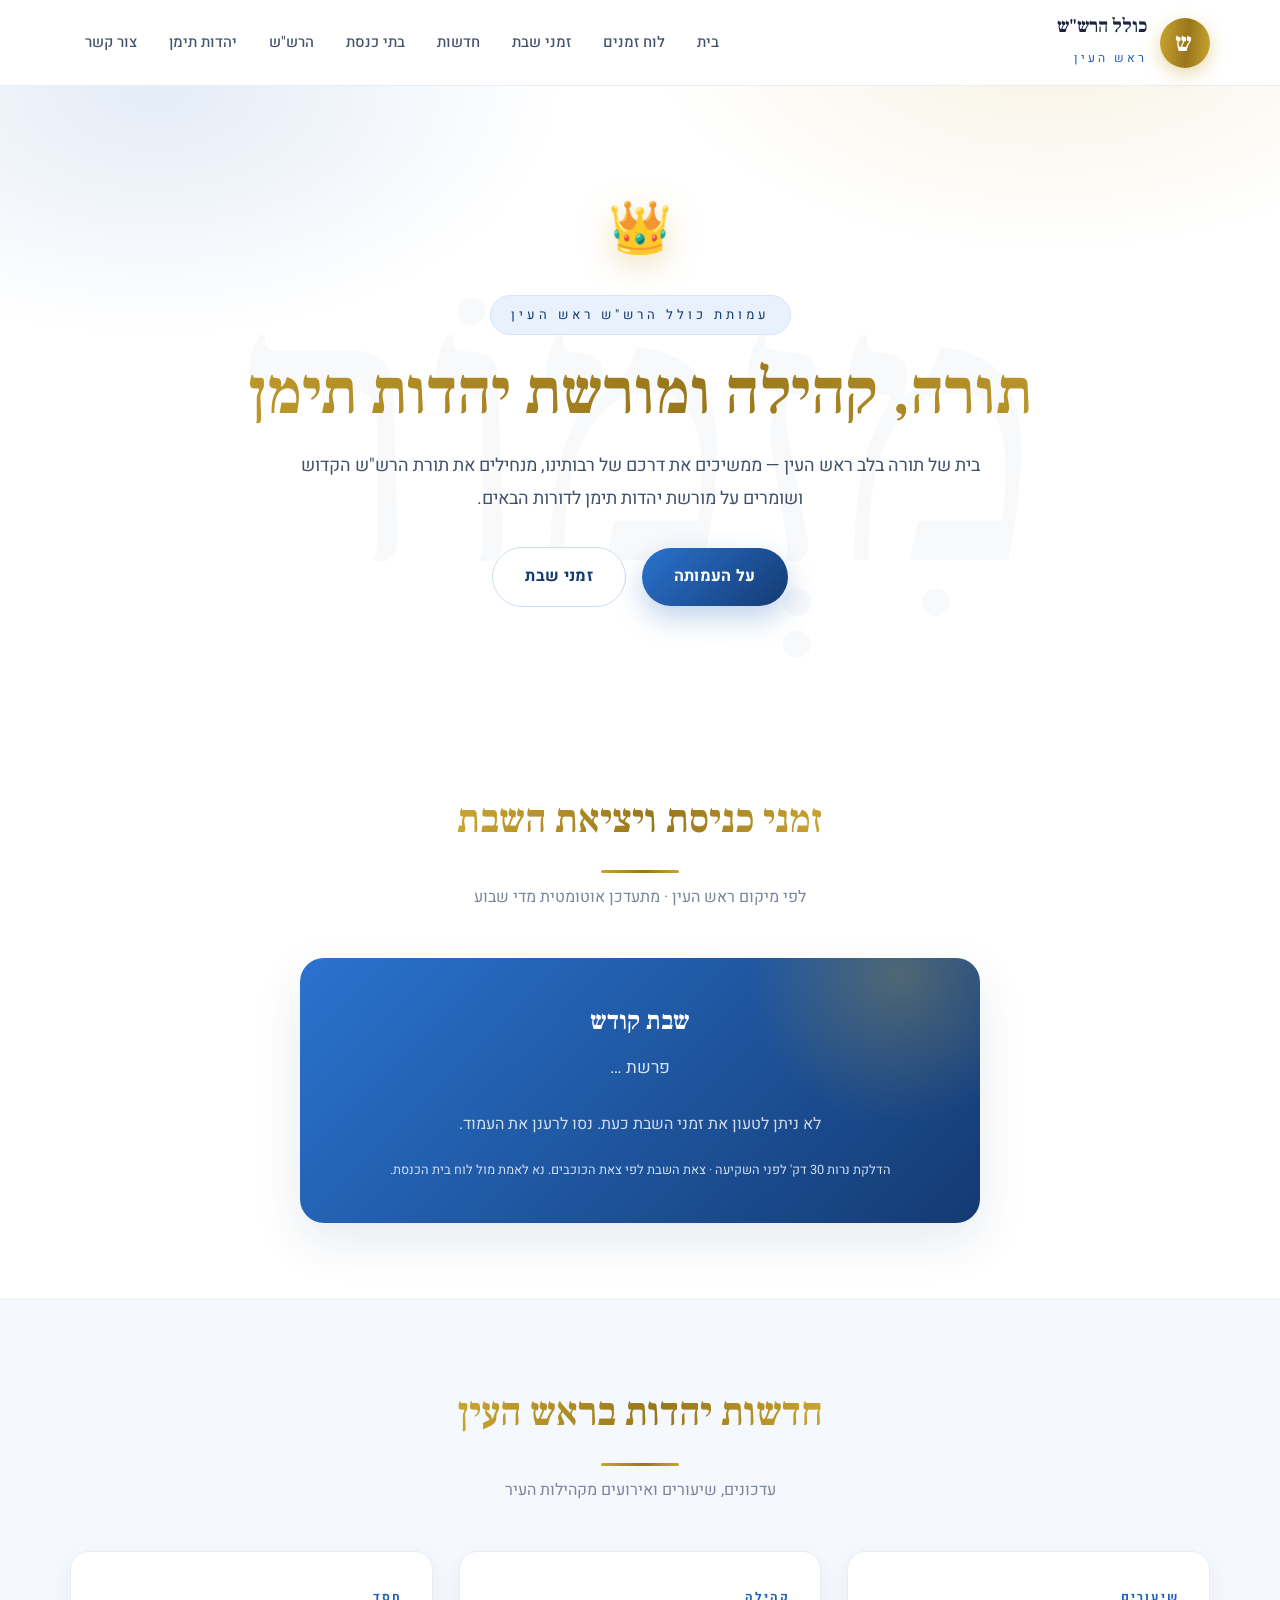
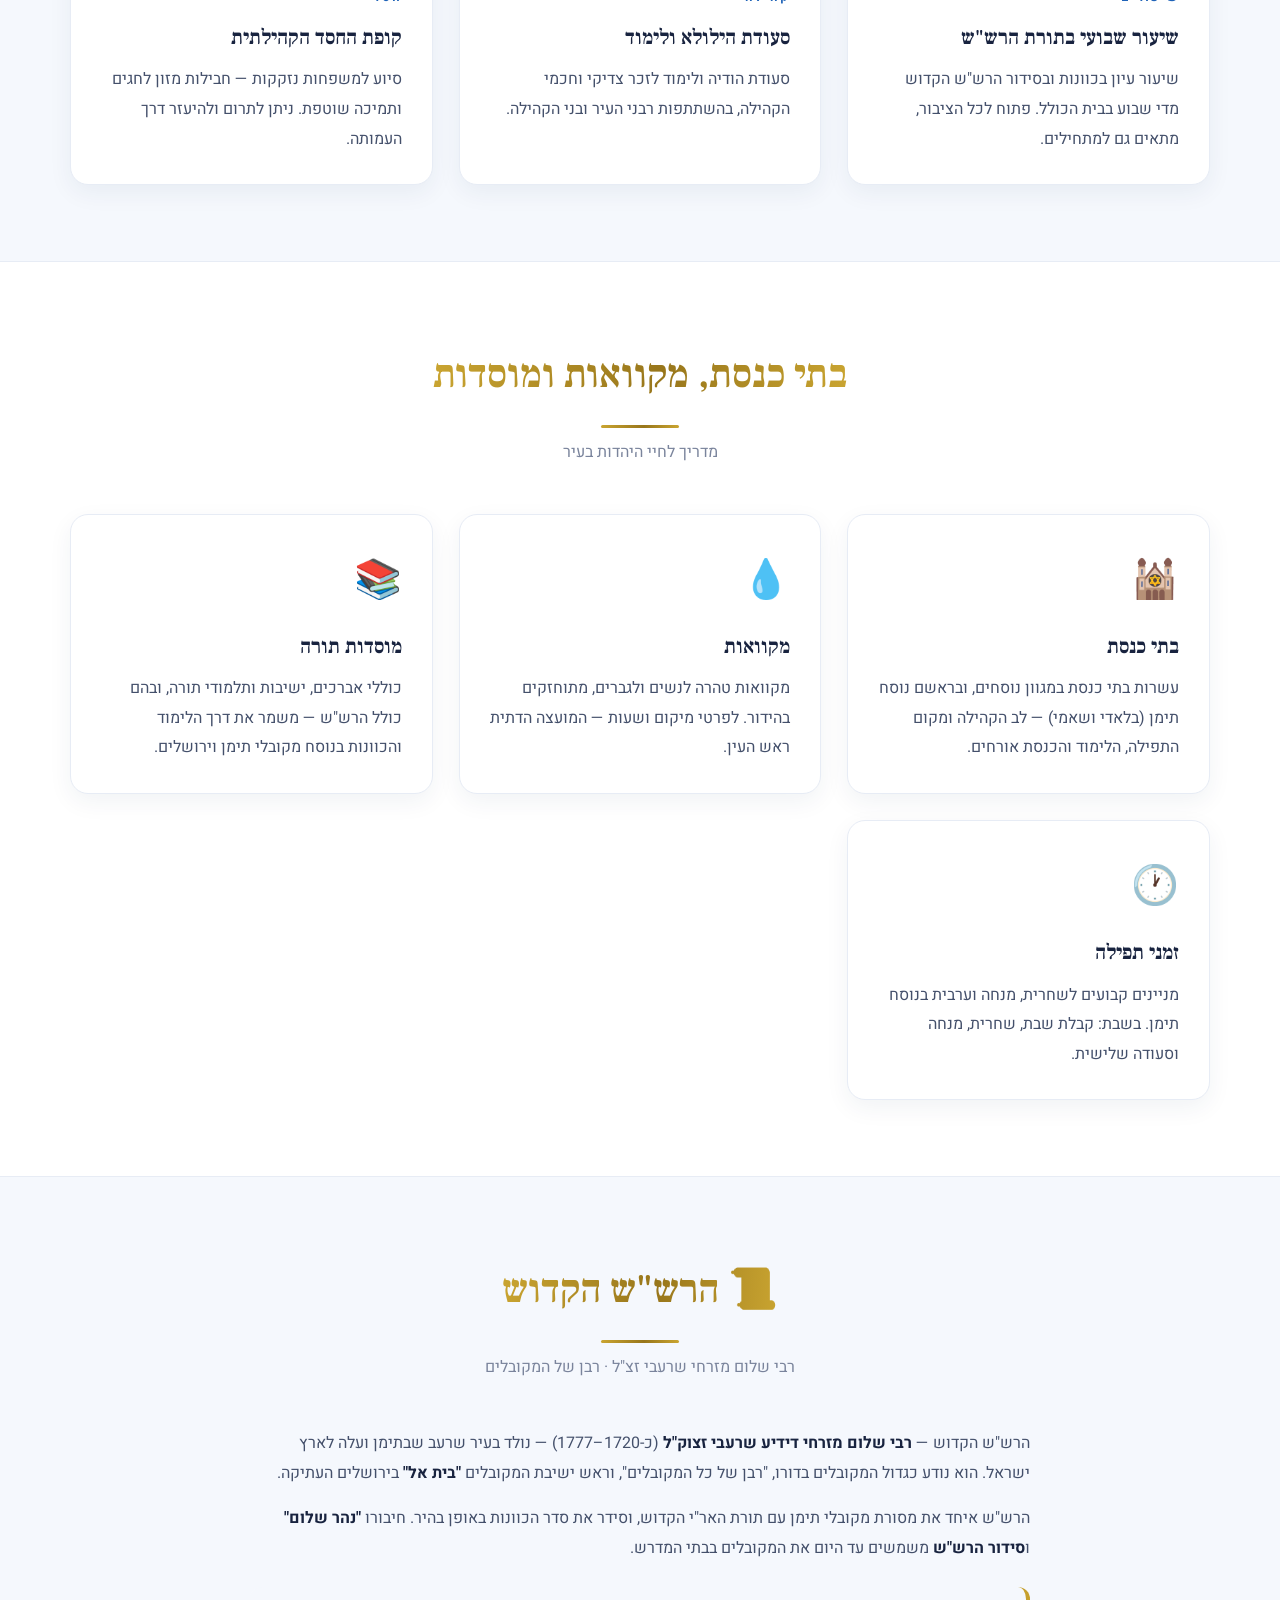
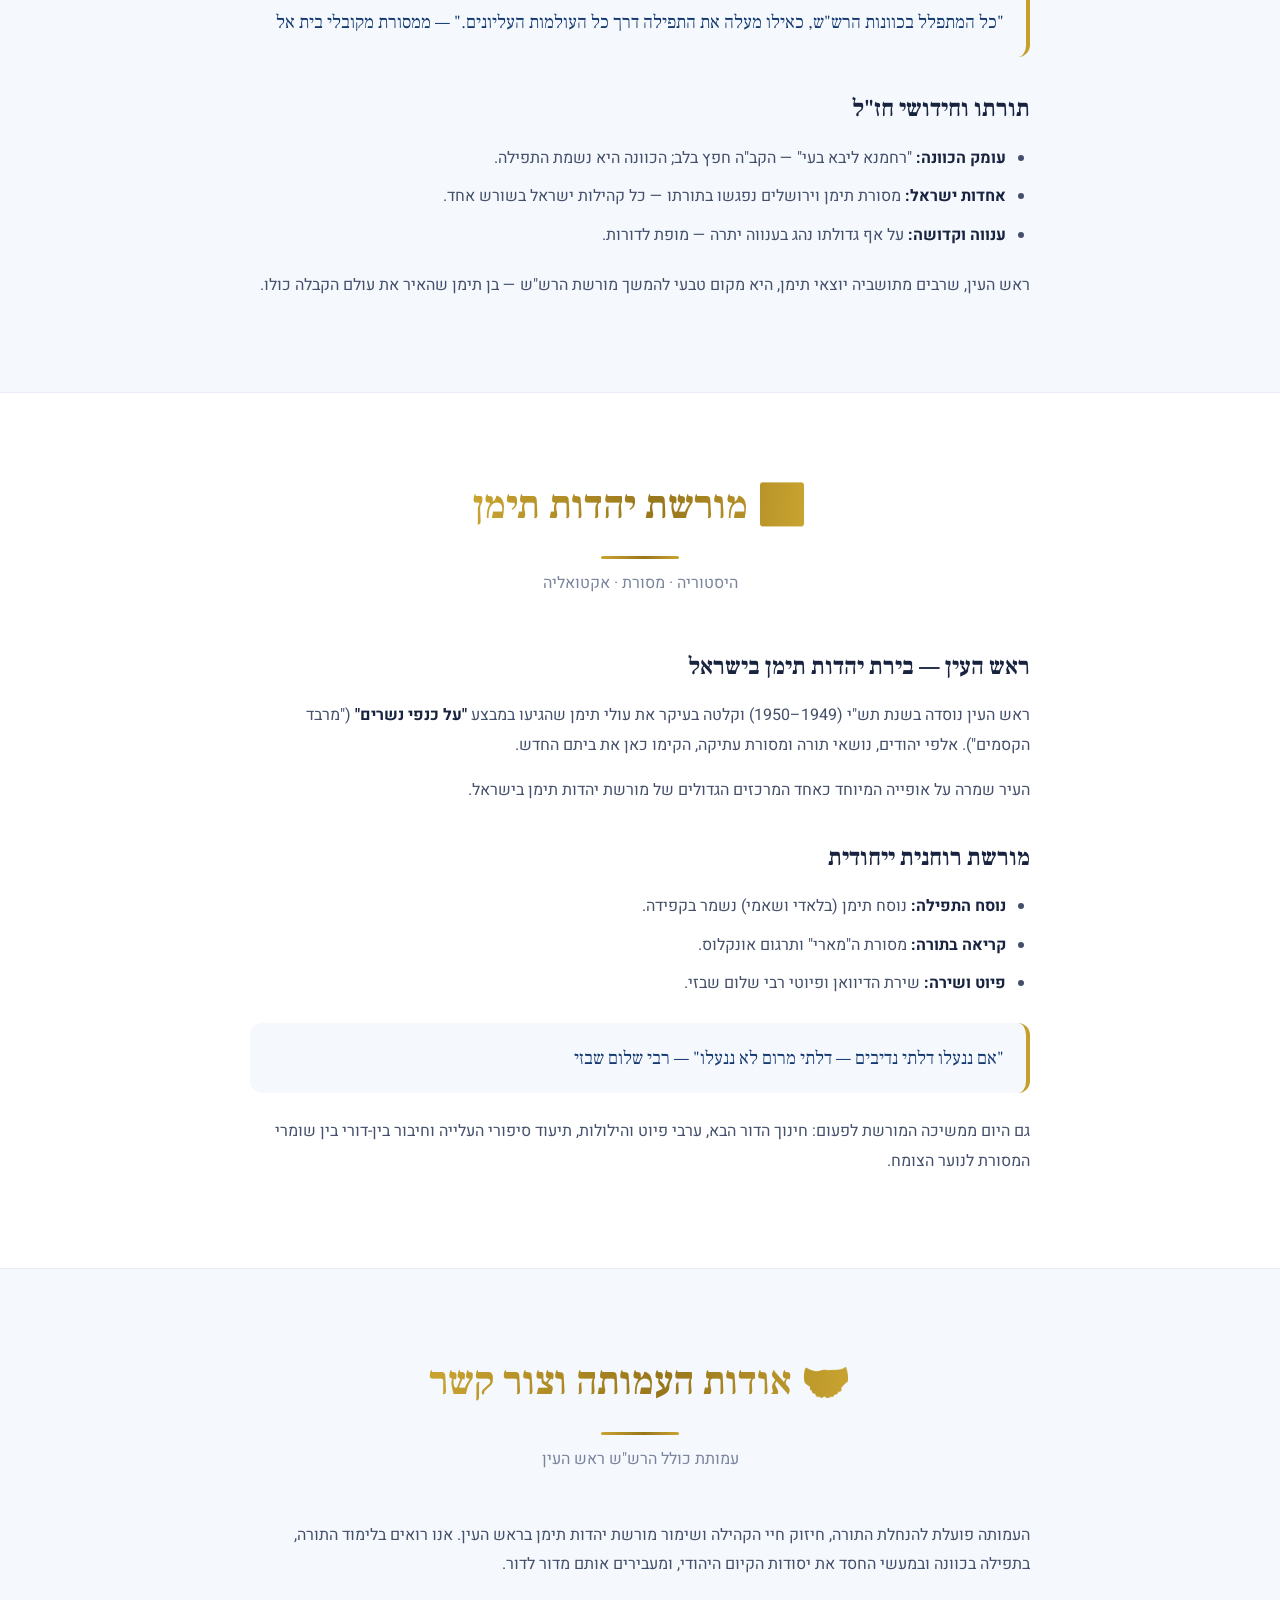
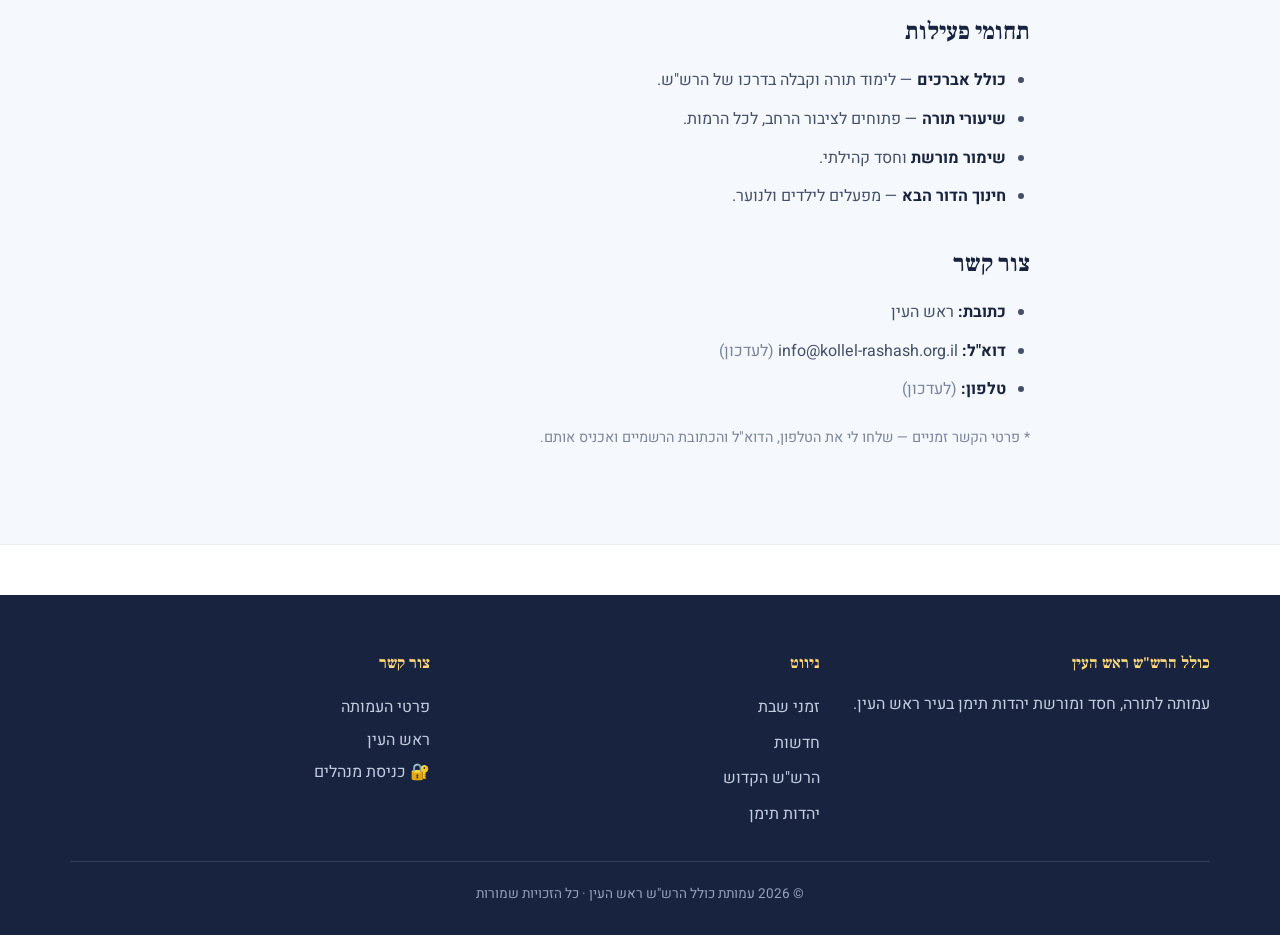
==== commit c54be47c: "הוספת מערכת ניהול בתי כנסת ותרומות (Admin) - דשבורד עם סטטיסטיקות וגיבוי/שחזור JSON - ניהול בתי כנסת" ====
--- a/index.html
+++ b/index.html
@@ -4,7 +4,7 @@
   <meta charset="UTF-8">
   <meta name="viewport" content="width=device-width, initial-scale=1.0">
   <title>כולל הרש"ש ראש העין | תורה, קהילה ומורשת יהדות תימן</title>
-  <meta name="description" content="עמותת כולל הרש&quot;ש ראש העין - לוח זמנים יהודי, חדשות יהדות, בתי כנסת ומקוואות, תורת הרש&quot;ש הקדוש ומורשת יהדות תימן.">
+  <meta name="description" content="עמותת כולל הרש&quot;ש ראש העין - חדשות יהדות, בתי כנסת ומקוואות, תורת הרש&quot;ש הקדוש, מורשת יהדות תימן וזמני כניסת ויציאת שבת בראש העין.">
   <link rel="preconnect" href="https://fonts.googleapis.com">
   <link href="https://fonts.googleapis.com/css2?family=Heebo:wght@400;500;700;800&family=Frank+Ruhl+Libre:wght@500;700;900&display=swap" rel="stylesheet">
   <link rel="stylesheet" href="style.css">
@@ -14,87 +14,38 @@
   <!-- ניווט -->
   <header class="site-header">
     <div class="container nav">
-      <a class="brand" href="index.html">
+      <a class="brand" href="#top">
         <span class="logo">ש</span>
         <div><b>כולל הרש"ש</b><br><span>ראש העין</span></div>
       </a>
       <button class="nav-toggle" onclick="toggleMenu()" aria-label="תפריט">☰</button>
       <ul class="nav-links" id="navLinks">
-        <li><a href="index.html">בית</a></li>
+        <li><a href="#top">בית</a></li>
         <li><a href="luach.html">לוח זמנים</a></li>
-        <li><a href="news.html">חדשות</a></li>
-        <li><a href="judaism.html">בתי כנסת</a></li>
-        <li><a href="rashash.html">הרש"ש</a></li>
-        <li><a href="teimanim.html">יהדות תימן</a></li>
-        <li><a href="about.html">צור קשר</a></li>
+        <li><a href="#shabbat">זמני שבת</a></li>
+        <li><a href="#news">חדשות</a></li>
+        <li><a href="#judaism">בתי כנסת</a></li>
+        <li><a href="#rashash">הרש"ש</a></li>
+        <li><a href="#teimanim">יהדות תימן</a></li>
+        <li><a href="#about">צור קשר</a></li>
       </ul>
     </div>
   </header>
 
-  <!-- Hero -->
-  <section class="hero">
+  <!-- בית -->
+  <section class="hero" id="top">
     <div class="container">
       <div class="crown">👑</div>
       <div class="sub">עמותת כולל הרש"ש ראש העין</div>
       <h1 class="gold-text">תורה, קהילה ומורשת יהדות תימן</h1>
-      <p class="lead">בית של תורה בלב ראש העין — מנחילים את תורת הרש"ש הקדוש, משמרים את מורשת יהדות תימן, ומספקים לקהילה לוח זמנים, מידע ושירות במקום אחד.</p>
-      <a class="btn" href="luach.html">לוח הזמנים היומי</a>
-      <a class="btn ghost" href="about.html">על העמותה</a>
-    </div>
-  </section>
-
-  <!-- פסוק קודש -->
-  <section class="verse-band">
-    <div class="container">
-      <div class="verse">תּוֹרַת ה' תְּמִימָה מְשִׁיבַת נָפֶשׁ · עֵדוּת ה' נֶאֱמָנָה מַחְכִּימַת פֶּתִי</div>
-      <small>תהילים י"ט</small>
-    </div>
-  </section>
-
-  <!-- פורטל מערכות -->
-  <section class="section">
-    <div class="container">
-      <div class="section-title">
-        <h2 class="gold-text">המערכות והמידע</h2>
-        <p>בחרו מודול כדי להיכנס</p>
-      </div>
-      <div class="grid">
-        <a class="card" href="luach.html">
-          <div class="ico">🕯️</div>
-          <h3>לוח זמנים יהודי</h3>
-          <p>זמנים הלכתיים יומיים לראש העין — עלות, נץ, ק"ש, חצות, מנחה, שקיעה וצאת הכוכבים, תאריך עברי ודף יומי.</p>
-        </a>
-        <a class="card" href="news.html">
-          <div class="ico">📰</div>
-          <h3>חדשות היהדות</h3>
-          <p>עדכונים, שיעורים, אירועים והודעות מקהילות ראש העין.</p>
-        </a>
-        <a class="card" href="judaism.html">
-          <div class="ico">🕍</div>
-          <h3>בתי כנסת ומקוואות</h3>
-          <p>מדריך לבתי הכנסת, המקוואות, מוסדות התורה וזמני התפילה בעיר.</p>
-        </a>
-        <a class="card" href="rashash.html">
-          <div class="ico">📜</div>
-          <h3>הרש"ש הקדוש</h3>
-          <p>על רבי שלום שרעבי זצ"ל, סידור הרש"ש, הכוונות וחידושי חז"ל.</p>
-        </a>
-        <a class="card" href="teimanim.html">
-          <div class="ico">🕎</div>
-          <h3>מורשת יהדות תימן</h3>
-          <p>היסטוריה ואקטואליה של הקהילה התימנית בראש העין.</p>
-        </a>
-        <a class="card" href="about.html">
-          <div class="ico">🤝</div>
-          <h3>אודות וצור קשר</h3>
-          <p>חזון העמותה, תחומי הפעילות ופרטי יצירת קשר.</p>
-        </a>
-      </div>
+      <p class="lead">בית של תורה בלב ראש העין — ממשיכים את דרכם של רבותינו, מנחילים את תורת הרש"ש הקדוש ושומרים על מורשת יהדות תימן לדורות הבאים.</p>
+      <a class="btn" href="#about">על העמותה</a>
+      <a class="btn ghost" href="#shabbat">זמני שבת</a>
     </div>
   </section>
 
   <!-- זמני שבת -->
-  <section class="section alt">
+  <section class="section" id="shabbat">
     <div class="container">
       <div class="section-title">
         <h2 class="gold-text">זמני כניסת ויציאת השבת</h2>
@@ -106,13 +57,140 @@
         <div class="shabbat-times" id="shabbatTimes"><p>טוען זמנים…</p></div>
         <div class="shabbat-note">הדלקת נרות 30 דק' לפני השקיעה · צאת השבת לפי צאת הכוכבים. נא לאמת מול לוח בית הכנסת.</div>
       </div>
-      <div style="text-align:center; margin-top:26px;">
-        <a class="btn ghost" href="luach.html">ללוח הזמנים המלא</a>
-      </div>
-    </div>
-  </section>
-
-  <!-- כותרת תחתונה -->
+    </div>
+  </section>
+
+  <!-- חדשות -->
+  <section class="section alt" id="news">
+    <div class="container">
+      <div class="section-title">
+        <h2 class="gold-text">חדשות יהדות בראש העין</h2>
+        <p>עדכונים, שיעורים ואירועים מקהילות העיר</p>
+      </div>
+      <div class="grid">
+        <div class="card">
+          <span class="meta">שיעורים</span>
+          <h3>שיעור שבועי בתורת הרש"ש</h3>
+          <p>שיעור עיון בכוונות ובסידור הרש"ש הקדוש מדי שבוע בבית הכולל. פתוח לכל הציבור, מתאים גם למתחילים.</p>
+        </div>
+        <div class="card">
+          <span class="meta">קהילה</span>
+          <h3>סעודת הילולא ולימוד</h3>
+          <p>סעודת הודיה ולימוד לזכר צדיקי וחכמי הקהילה, בהשתתפות רבני העיר ובני הקהילה.</p>
+        </div>
+        <div class="card">
+          <span class="meta">חסד</span>
+          <h3>קופת החסד הקהילתית</h3>
+          <p>סיוע למשפחות נזקקות — חבילות מזון לחגים ותמיכה שוטפת. ניתן לתרום ולהיעזר דרך העמותה.</p>
+        </div>
+      </div>
+    </div>
+  </section>
+
+  <!-- יהדות בראש העין -->
+  <section class="section" id="judaism">
+    <div class="container">
+      <div class="section-title">
+        <h2 class="gold-text">בתי כנסת, מקוואות ומוסדות</h2>
+        <p>מדריך לחיי היהדות בעיר</p>
+      </div>
+      <div class="grid">
+        <div class="card">
+          <div class="ico">🕍</div>
+          <h3>בתי כנסת</h3>
+          <p>עשרות בתי כנסת במגוון נוסחים, ובראשם נוסח תימן (בלאדי ושאמי) — לב הקהילה ומקום התפילה, הלימוד והכנסת אורחים.</p>
+        </div>
+        <div class="card">
+          <div class="ico">💧</div>
+          <h3>מקוואות</h3>
+          <p>מקוואות טהרה לנשים ולגברים, מתוחזקים בהידור. לפרטי מיקום ושעות — המועצה הדתית ראש העין.</p>
+        </div>
+        <div class="card">
+          <div class="ico">📚</div>
+          <h3>מוסדות תורה</h3>
+          <p>כוללי אברכים, ישיבות ותלמודי תורה, ובהם כולל הרש"ש — משמר את דרך הלימוד והכוונות בנוסח מקובלי תימן וירושלים.</p>
+        </div>
+        <div class="card">
+          <div class="ico">🕐</div>
+          <h3>זמני תפילה</h3>
+          <p>מניינים קבועים לשחרית, מנחה וערבית בנוסח תימן. בשבת: קבלת שבת, שחרית, מנחה וסעודה שלישית.</p>
+        </div>
+      </div>
+    </div>
+  </section>
+
+  <!-- הרש"ש הקדוש -->
+  <section class="section alt" id="rashash">
+    <div class="container">
+      <div class="section-title">
+        <h2 class="gold-text">📜 הרש"ש הקדוש</h2>
+        <p>רבי שלום מזרחי שרעבי זצ"ל · רבן של המקובלים</p>
+      </div>
+      <div class="prose">
+        <p>הרש"ש הקדוש — <b>רבי שלום מזרחי דידיע שרעבי זצוק"ל</b> (כ-1720–1777) — נולד בעיר שרעב שבתימן ועלה לארץ ישראל. הוא נודע כגדול המקובלים בדורו, "רבן של כל המקובלים", וראש ישיבת המקובלים <b>"בית אל"</b> בירושלים העתיקה.</p>
+        <p>הרש"ש איחד את מסורת מקובלי תימן עם תורת האר"י הקדוש, וסידר את סדר הכוונות באופן בהיר. חיבורו <b>"נהר שלום"</b> ו<b>סידור הרש"ש</b> משמשים עד היום את המקובלים בבתי המדרש.</p>
+        <blockquote>"כל המתפלל בכוונות הרש"ש, כאילו מעלה את התפילה דרך כל העולמות העליונים." — ממסורת מקובלי בית אל</blockquote>
+        <h3>תורתו וחידושי חז"ל</h3>
+        <ul>
+          <li><b>עומק הכוונה:</b> "רחמנא ליבא בעי" — הקב"ה חפץ בלב; הכוונה היא נשמת התפילה.</li>
+          <li><b>אחדות ישראל:</b> מסורת תימן וירושלים נפגשו בתורתו — כל קהילות ישראל בשורש אחד.</li>
+          <li><b>ענווה וקדושה:</b> על אף גדולתו נהג בענווה יתרה — מופת לדורות.</li>
+        </ul>
+        <p>ראש העין, שרבים מתושביה יוצאי תימן, היא מקום טבעי להמשך מורשת הרש"ש — בן תימן שהאיר את עולם הקבלה כולו.</p>
+      </div>
+    </div>
+  </section>
+
+  <!-- יהדות תימן -->
+  <section class="section" id="teimanim">
+    <div class="container">
+      <div class="section-title">
+        <h2 class="gold-text">🕎 מורשת יהדות תימן</h2>
+        <p>היסטוריה · מסורת · אקטואליה</p>
+      </div>
+      <div class="prose">
+        <h3>ראש העין — בירת יהדות תימן בישראל</h3>
+        <p>ראש העין נוסדה בשנת תש"י (1949–1950) וקלטה בעיקר את עולי תימן שהגיעו במבצע <b>"על כנפי נשרים"</b> ("מרבד הקסמים"). אלפי יהודים, נושאי תורה ומסורת עתיקה, הקימו כאן את ביתם החדש.</p>
+        <p>העיר שמרה על אופייה המיוחד כאחד המרכזים הגדולים של מורשת יהדות תימן בישראל.</p>
+        <h3>מורשת רוחנית ייחודית</h3>
+        <ul>
+          <li><b>נוסח התפילה:</b> נוסח תימן (בלאדי ושאמי) נשמר בקפידה.</li>
+          <li><b>קריאה בתורה:</b> מסורת ה"מארי" ותרגום אונקלוס.</li>
+          <li><b>פיוט ושירה:</b> שירת הדיוואן ופיוטי רבי שלום שבזי.</li>
+        </ul>
+        <blockquote>"אם ננעלו דלתי נדיבים — דלתי מרום לא ננעלו" — רבי שלום שבזי</blockquote>
+        <p>גם היום ממשיכה המורשת לפעום: חינוך הדור הבא, ערבי פיוט והילולות, תיעוד סיפורי העלייה וחיבור בין-דורי בין שומרי המסורת לנוער הצומח.</p>
+      </div>
+    </div>
+  </section>
+
+  <!-- אודות וצור קשר -->
+  <section class="section alt" id="about">
+    <div class="container">
+      <div class="section-title">
+        <h2 class="gold-text">🤝 אודות העמותה וצור קשר</h2>
+        <p>עמותת כולל הרש"ש ראש העין</p>
+      </div>
+      <div class="prose">
+        <p>העמותה פועלת להנחלת התורה, חיזוק חיי הקהילה ושימור מורשת יהדות תימן בראש העין. אנו רואים בלימוד התורה, בתפילה בכוונה ובמעשי החסד את יסודות הקיום היהודי, ומעבירים אותם מדור לדור.</p>
+        <h3>תחומי פעילות</h3>
+        <ul>
+          <li><b>כולל אברכים</b> — לימוד תורה וקבלה בדרכו של הרש"ש.</li>
+          <li><b>שיעורי תורה</b> — פתוחים לציבור הרחב, לכל הרמות.</li>
+          <li><b>שימור מורשת</b> וחסד קהילתי.</li>
+          <li><b>חינוך הדור הבא</b> — מפעלים לילדים ולנוער.</li>
+        </ul>
+        <h3>צור קשר</h3>
+        <ul>
+          <li><b>כתובת:</b> ראש העין</li>
+          <li><b>דוא"ל:</b> <span style="direction:ltr; unicode-bidi:embed;">info@kollel-rashash.org.il</span> <span style="color:var(--muted)">(לעדכון)</span></li>
+          <li><b>טלפון:</b> <span style="color:var(--muted)">(לעדכון)</span></li>
+        </ul>
+        <p style="color:var(--muted); font-size:.9rem;">* פרטי הקשר זמניים — שלחו לי את הטלפון, הדוא"ל והכתובת הרשמיים ואכניס אותם.</p>
+      </div>
+    </div>
+  </section>
+
   <footer class="site-footer">
     <div class="container">
       <div class="footer-grid">
@@ -121,16 +199,17 @@
           <p>עמותה לתורה, חסד ומורשת יהדות תימן בעיר ראש העין.</p>
         </div>
         <div>
-          <h4>מערכות</h4>
-          <a href="luach.html">לוח זמנים</a>
-          <a href="news.html">חדשות</a>
-          <a href="judaism.html">בתי כנסת ומקוואות</a>
+          <h4>ניווט</h4>
+          <a href="#shabbat">זמני שבת</a>
+          <a href="#news">חדשות</a>
+          <a href="#rashash">הרש"ש הקדוש</a>
+          <a href="#teimanim">יהדות תימן</a>
         </div>
         <div>
-          <h4>מורשת</h4>
-          <a href="rashash.html">הרש"ש הקדוש</a>
-          <a href="teimanim.html">יהדות תימן</a>
-          <a href="about.html">צור קשר</a>
+          <h4>צור קשר</h4>
+          <a href="#about">פרטי העמותה</a>
+          <p>ראש העין</p>
+          <a href="admin/index.html">🔐 כניסת מנהלים</a>
         </div>
       </div>
       <div class="footer-bottom">© <span id="year"></span> עמותת כולל הרש"ש ראש העין · כל הזכויות שמורות</div>
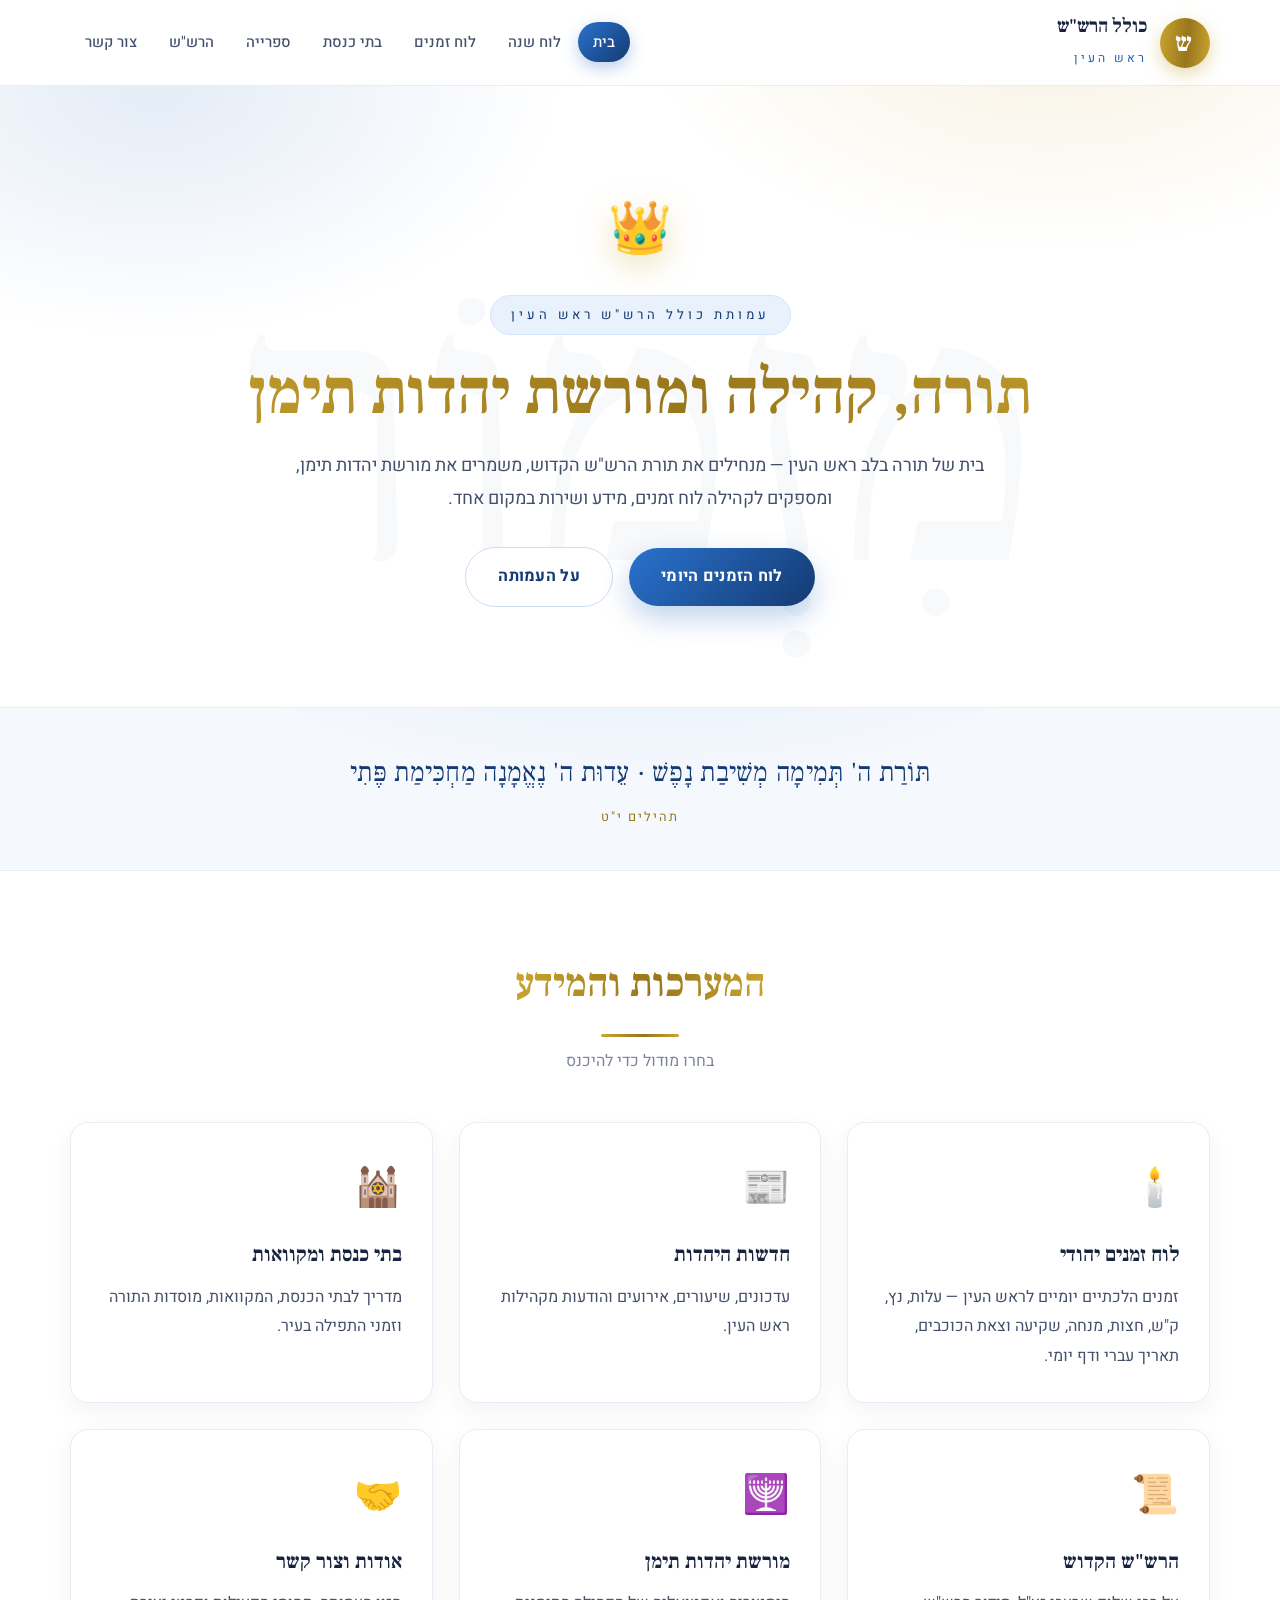
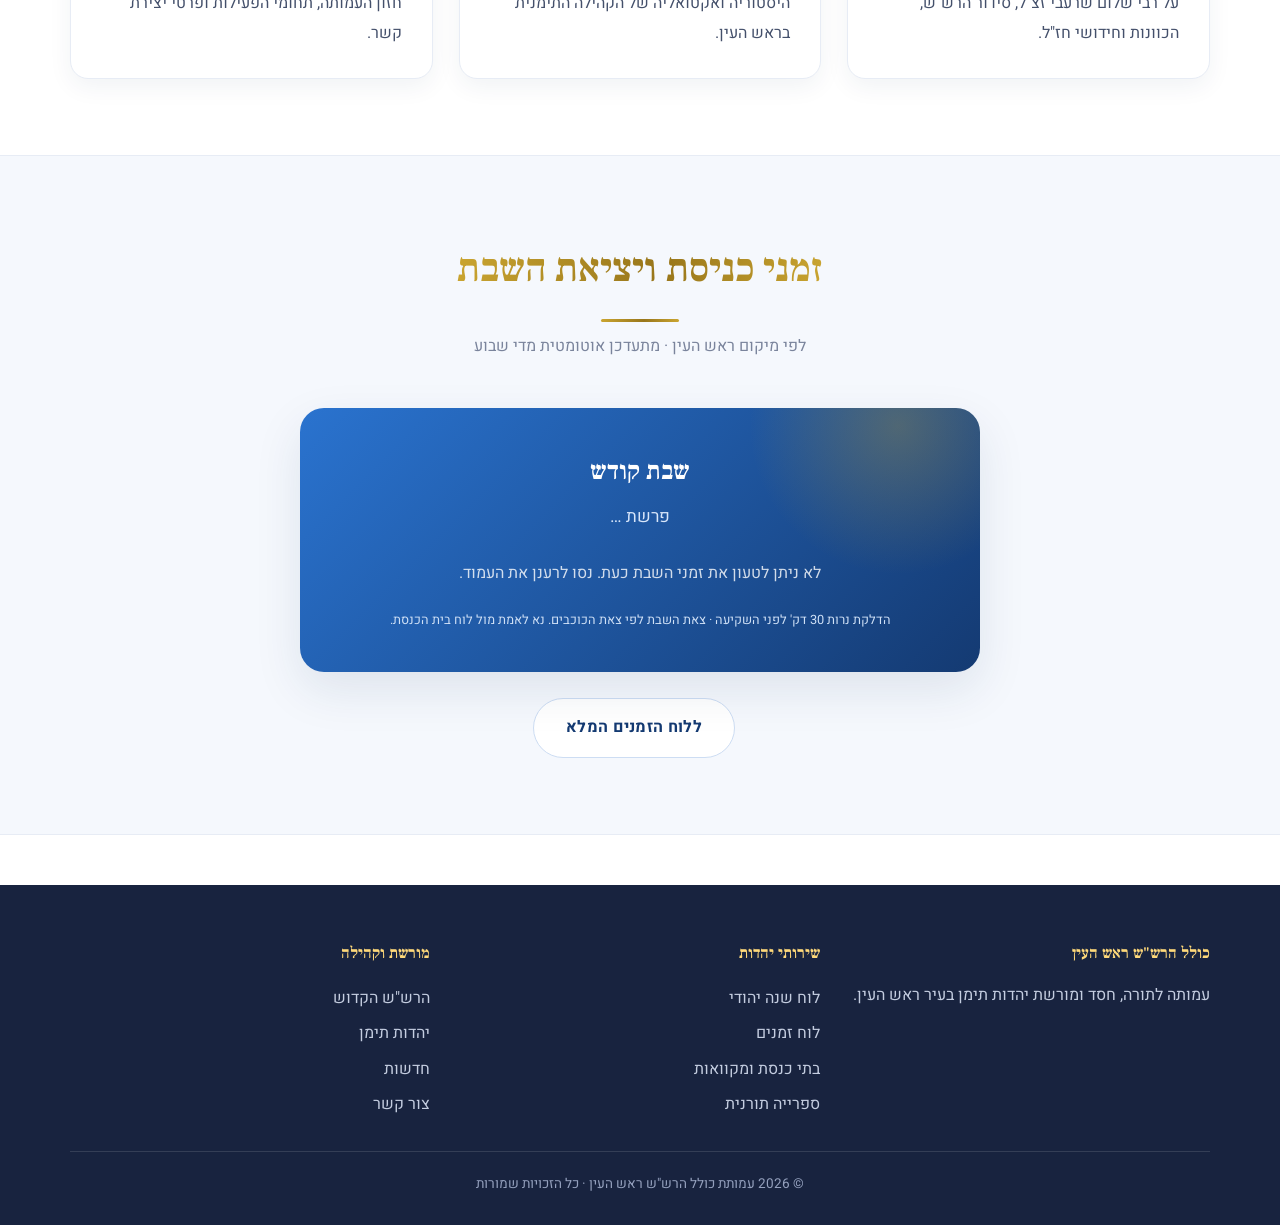
==== commit aa93be31: "מרכז שירותי יהדות: לוח שנה, מדריך בתי כנסת, ספרייה + קומפוננטה משותפת - components.js: header/footer" ====
--- a/index.html
+++ b/index.html
@@ -4,7 +4,7 @@
   <meta charset="UTF-8">
   <meta name="viewport" content="width=device-width, initial-scale=1.0">
   <title>כולל הרש"ש ראש העין | תורה, קהילה ומורשת יהדות תימן</title>
-  <meta name="description" content="עמותת כולל הרש&quot;ש ראש העין - חדשות יהדות, בתי כנסת ומקוואות, תורת הרש&quot;ש הקדוש, מורשת יהדות תימן וזמני כניסת ויציאת שבת בראש העין.">
+  <meta name="description" content="עמותת כולל הרש&quot;ש ראש העין - לוח זמנים יהודי, חדשות יהדות, בתי כנסת ומקוואות, תורת הרש&quot;ש הקדוש ומורשת יהדות תימן.">
   <link rel="preconnect" href="https://fonts.googleapis.com">
   <link href="https://fonts.googleapis.com/css2?family=Heebo:wght@400;500;700;800&family=Frank+Ruhl+Libre:wght@500;700;900&display=swap" rel="stylesheet">
   <link rel="stylesheet" href="style.css">
@@ -12,40 +12,72 @@
 <body>
 
   <!-- ניווט -->
-  <header class="site-header">
-    <div class="container nav">
-      <a class="brand" href="#top">
-        <span class="logo">ש</span>
-        <div><b>כולל הרש"ש</b><br><span>ראש העין</span></div>
-      </a>
-      <button class="nav-toggle" onclick="toggleMenu()" aria-label="תפריט">☰</button>
-      <ul class="nav-links" id="navLinks">
-        <li><a href="#top">בית</a></li>
-        <li><a href="luach.html">לוח זמנים</a></li>
-        <li><a href="#shabbat">זמני שבת</a></li>
-        <li><a href="#news">חדשות</a></li>
-        <li><a href="#judaism">בתי כנסת</a></li>
-        <li><a href="#rashash">הרש"ש</a></li>
-        <li><a href="#teimanim">יהדות תימן</a></li>
-        <li><a href="#about">צור קשר</a></li>
-      </ul>
-    </div>
-  </header>
+  <div id="app-header"></div>
 
-  <!-- בית -->
-  <section class="hero" id="top">
+  <!-- Hero -->
+  <section class="hero">
     <div class="container">
       <div class="crown">👑</div>
       <div class="sub">עמותת כולל הרש"ש ראש העין</div>
       <h1 class="gold-text">תורה, קהילה ומורשת יהדות תימן</h1>
-      <p class="lead">בית של תורה בלב ראש העין — ממשיכים את דרכם של רבותינו, מנחילים את תורת הרש"ש הקדוש ושומרים על מורשת יהדות תימן לדורות הבאים.</p>
-      <a class="btn" href="#about">על העמותה</a>
-      <a class="btn ghost" href="#shabbat">זמני שבת</a>
+      <p class="lead">בית של תורה בלב ראש העין — מנחילים את תורת הרש"ש הקדוש, משמרים את מורשת יהדות תימן, ומספקים לקהילה לוח זמנים, מידע ושירות במקום אחד.</p>
+      <a class="btn" href="luach.html">לוח הזמנים היומי</a>
+      <a class="btn ghost" href="about.html">על העמותה</a>
+    </div>
+  </section>
+
+  <!-- פסוק קודש -->
+  <section class="verse-band">
+    <div class="container">
+      <div class="verse">תּוֹרַת ה' תְּמִימָה מְשִׁיבַת נָפֶשׁ · עֵדוּת ה' נֶאֱמָנָה מַחְכִּימַת פֶּתִי</div>
+      <small>תהילים י"ט</small>
+    </div>
+  </section>
+
+  <!-- פורטל מערכות -->
+  <section class="section">
+    <div class="container">
+      <div class="section-title">
+        <h2 class="gold-text">המערכות והמידע</h2>
+        <p>בחרו מודול כדי להיכנס</p>
+      </div>
+      <div class="grid">
+        <a class="card" href="luach.html">
+          <div class="ico">🕯️</div>
+          <h3>לוח זמנים יהודי</h3>
+          <p>זמנים הלכתיים יומיים לראש העין — עלות, נץ, ק"ש, חצות, מנחה, שקיעה וצאת הכוכבים, תאריך עברי ודף יומי.</p>
+        </a>
+        <a class="card" href="news.html">
+          <div class="ico">📰</div>
+          <h3>חדשות היהדות</h3>
+          <p>עדכונים, שיעורים, אירועים והודעות מקהילות ראש העין.</p>
+        </a>
+        <a class="card" href="judaism.html">
+          <div class="ico">🕍</div>
+          <h3>בתי כנסת ומקוואות</h3>
+          <p>מדריך לבתי הכנסת, המקוואות, מוסדות התורה וזמני התפילה בעיר.</p>
+        </a>
+        <a class="card" href="rashash.html">
+          <div class="ico">📜</div>
+          <h3>הרש"ש הקדוש</h3>
+          <p>על רבי שלום שרעבי זצ"ל, סידור הרש"ש, הכוונות וחידושי חז"ל.</p>
+        </a>
+        <a class="card" href="teimanim.html">
+          <div class="ico">🕎</div>
+          <h3>מורשת יהדות תימן</h3>
+          <p>היסטוריה ואקטואליה של הקהילה התימנית בראש העין.</p>
+        </a>
+        <a class="card" href="about.html">
+          <div class="ico">🤝</div>
+          <h3>אודות וצור קשר</h3>
+          <p>חזון העמותה, תחומי הפעילות ופרטי יצירת קשר.</p>
+        </a>
+      </div>
     </div>
   </section>
 
   <!-- זמני שבת -->
-  <section class="section" id="shabbat">
+  <section class="section alt">
     <div class="container">
       <div class="section-title">
         <h2 class="gold-text">זמני כניסת ויציאת השבת</h2>
@@ -57,166 +89,16 @@
         <div class="shabbat-times" id="shabbatTimes"><p>טוען זמנים…</p></div>
         <div class="shabbat-note">הדלקת נרות 30 דק' לפני השקיעה · צאת השבת לפי צאת הכוכבים. נא לאמת מול לוח בית הכנסת.</div>
       </div>
-    </div>
-  </section>
-
-  <!-- חדשות -->
-  <section class="section alt" id="news">
-    <div class="container">
-      <div class="section-title">
-        <h2 class="gold-text">חדשות יהדות בראש העין</h2>
-        <p>עדכונים, שיעורים ואירועים מקהילות העיר</p>
-      </div>
-      <div class="grid">
-        <div class="card">
-          <span class="meta">שיעורים</span>
-          <h3>שיעור שבועי בתורת הרש"ש</h3>
-          <p>שיעור עיון בכוונות ובסידור הרש"ש הקדוש מדי שבוע בבית הכולל. פתוח לכל הציבור, מתאים גם למתחילים.</p>
-        </div>
-        <div class="card">
-          <span class="meta">קהילה</span>
-          <h3>סעודת הילולא ולימוד</h3>
-          <p>סעודת הודיה ולימוד לזכר צדיקי וחכמי הקהילה, בהשתתפות רבני העיר ובני הקהילה.</p>
-        </div>
-        <div class="card">
-          <span class="meta">חסד</span>
-          <h3>קופת החסד הקהילתית</h3>
-          <p>סיוע למשפחות נזקקות — חבילות מזון לחגים ותמיכה שוטפת. ניתן לתרום ולהיעזר דרך העמותה.</p>
-        </div>
+      <div style="text-align:center; margin-top:26px;">
+        <a class="btn ghost" href="luach.html">ללוח הזמנים המלא</a>
       </div>
     </div>
   </section>
 
-  <!-- יהדות בראש העין -->
-  <section class="section" id="judaism">
-    <div class="container">
-      <div class="section-title">
-        <h2 class="gold-text">בתי כנסת, מקוואות ומוסדות</h2>
-        <p>מדריך לחיי היהדות בעיר</p>
-      </div>
-      <div class="grid">
-        <div class="card">
-          <div class="ico">🕍</div>
-          <h3>בתי כנסת</h3>
-          <p>עשרות בתי כנסת במגוון נוסחים, ובראשם נוסח תימן (בלאדי ושאמי) — לב הקהילה ומקום התפילה, הלימוד והכנסת אורחים.</p>
-        </div>
-        <div class="card">
-          <div class="ico">💧</div>
-          <h3>מקוואות</h3>
-          <p>מקוואות טהרה לנשים ולגברים, מתוחזקים בהידור. לפרטי מיקום ושעות — המועצה הדתית ראש העין.</p>
-        </div>
-        <div class="card">
-          <div class="ico">📚</div>
-          <h3>מוסדות תורה</h3>
-          <p>כוללי אברכים, ישיבות ותלמודי תורה, ובהם כולל הרש"ש — משמר את דרך הלימוד והכוונות בנוסח מקובלי תימן וירושלים.</p>
-        </div>
-        <div class="card">
-          <div class="ico">🕐</div>
-          <h3>זמני תפילה</h3>
-          <p>מניינים קבועים לשחרית, מנחה וערבית בנוסח תימן. בשבת: קבלת שבת, שחרית, מנחה וסעודה שלישית.</p>
-        </div>
-      </div>
-    </div>
-  </section>
+  <!-- כותרת תחתונה -->
+  <div id="app-footer"></div>
 
-  <!-- הרש"ש הקדוש -->
-  <section class="section alt" id="rashash">
-    <div class="container">
-      <div class="section-title">
-        <h2 class="gold-text">📜 הרש"ש הקדוש</h2>
-        <p>רבי שלום מזרחי שרעבי זצ"ל · רבן של המקובלים</p>
-      </div>
-      <div class="prose">
-        <p>הרש"ש הקדוש — <b>רבי שלום מזרחי דידיע שרעבי זצוק"ל</b> (כ-1720–1777) — נולד בעיר שרעב שבתימן ועלה לארץ ישראל. הוא נודע כגדול המקובלים בדורו, "רבן של כל המקובלים", וראש ישיבת המקובלים <b>"בית אל"</b> בירושלים העתיקה.</p>
-        <p>הרש"ש איחד את מסורת מקובלי תימן עם תורת האר"י הקדוש, וסידר את סדר הכוונות באופן בהיר. חיבורו <b>"נהר שלום"</b> ו<b>סידור הרש"ש</b> משמשים עד היום את המקובלים בבתי המדרש.</p>
-        <blockquote>"כל המתפלל בכוונות הרש"ש, כאילו מעלה את התפילה דרך כל העולמות העליונים." — ממסורת מקובלי בית אל</blockquote>
-        <h3>תורתו וחידושי חז"ל</h3>
-        <ul>
-          <li><b>עומק הכוונה:</b> "רחמנא ליבא בעי" — הקב"ה חפץ בלב; הכוונה היא נשמת התפילה.</li>
-          <li><b>אחדות ישראל:</b> מסורת תימן וירושלים נפגשו בתורתו — כל קהילות ישראל בשורש אחד.</li>
-          <li><b>ענווה וקדושה:</b> על אף גדולתו נהג בענווה יתרה — מופת לדורות.</li>
-        </ul>
-        <p>ראש העין, שרבים מתושביה יוצאי תימן, היא מקום טבעי להמשך מורשת הרש"ש — בן תימן שהאיר את עולם הקבלה כולו.</p>
-      </div>
-    </div>
-  </section>
-
-  <!-- יהדות תימן -->
-  <section class="section" id="teimanim">
-    <div class="container">
-      <div class="section-title">
-        <h2 class="gold-text">🕎 מורשת יהדות תימן</h2>
-        <p>היסטוריה · מסורת · אקטואליה</p>
-      </div>
-      <div class="prose">
-        <h3>ראש העין — בירת יהדות תימן בישראל</h3>
-        <p>ראש העין נוסדה בשנת תש"י (1949–1950) וקלטה בעיקר את עולי תימן שהגיעו במבצע <b>"על כנפי נשרים"</b> ("מרבד הקסמים"). אלפי יהודים, נושאי תורה ומסורת עתיקה, הקימו כאן את ביתם החדש.</p>
-        <p>העיר שמרה על אופייה המיוחד כאחד המרכזים הגדולים של מורשת יהדות תימן בישראל.</p>
-        <h3>מורשת רוחנית ייחודית</h3>
-        <ul>
-          <li><b>נוסח התפילה:</b> נוסח תימן (בלאדי ושאמי) נשמר בקפידה.</li>
-          <li><b>קריאה בתורה:</b> מסורת ה"מארי" ותרגום אונקלוס.</li>
-          <li><b>פיוט ושירה:</b> שירת הדיוואן ופיוטי רבי שלום שבזי.</li>
-        </ul>
-        <blockquote>"אם ננעלו דלתי נדיבים — דלתי מרום לא ננעלו" — רבי שלום שבזי</blockquote>
-        <p>גם היום ממשיכה המורשת לפעום: חינוך הדור הבא, ערבי פיוט והילולות, תיעוד סיפורי העלייה וחיבור בין-דורי בין שומרי המסורת לנוער הצומח.</p>
-      </div>
-    </div>
-  </section>
-
-  <!-- אודות וצור קשר -->
-  <section class="section alt" id="about">
-    <div class="container">
-      <div class="section-title">
-        <h2 class="gold-text">🤝 אודות העמותה וצור קשר</h2>
-        <p>עמותת כולל הרש"ש ראש העין</p>
-      </div>
-      <div class="prose">
-        <p>העמותה פועלת להנחלת התורה, חיזוק חיי הקהילה ושימור מורשת יהדות תימן בראש העין. אנו רואים בלימוד התורה, בתפילה בכוונה ובמעשי החסד את יסודות הקיום היהודי, ומעבירים אותם מדור לדור.</p>
-        <h3>תחומי פעילות</h3>
-        <ul>
-          <li><b>כולל אברכים</b> — לימוד תורה וקבלה בדרכו של הרש"ש.</li>
-          <li><b>שיעורי תורה</b> — פתוחים לציבור הרחב, לכל הרמות.</li>
-          <li><b>שימור מורשת</b> וחסד קהילתי.</li>
-          <li><b>חינוך הדור הבא</b> — מפעלים לילדים ולנוער.</li>
-        </ul>
-        <h3>צור קשר</h3>
-        <ul>
-          <li><b>כתובת:</b> ראש העין</li>
-          <li><b>דוא"ל:</b> <span style="direction:ltr; unicode-bidi:embed;">info@kollel-rashash.org.il</span> <span style="color:var(--muted)">(לעדכון)</span></li>
-          <li><b>טלפון:</b> <span style="color:var(--muted)">(לעדכון)</span></li>
-        </ul>
-        <p style="color:var(--muted); font-size:.9rem;">* פרטי הקשר זמניים — שלחו לי את הטלפון, הדוא"ל והכתובת הרשמיים ואכניס אותם.</p>
-      </div>
-    </div>
-  </section>
-
-  <footer class="site-footer">
-    <div class="container">
-      <div class="footer-grid">
-        <div>
-          <h4>כולל הרש"ש ראש העין</h4>
-          <p>עמותה לתורה, חסד ומורשת יהדות תימן בעיר ראש העין.</p>
-        </div>
-        <div>
-          <h4>ניווט</h4>
-          <a href="#shabbat">זמני שבת</a>
-          <a href="#news">חדשות</a>
-          <a href="#rashash">הרש"ש הקדוש</a>
-          <a href="#teimanim">יהדות תימן</a>
-        </div>
-        <div>
-          <h4>צור קשר</h4>
-          <a href="#about">פרטי העמותה</a>
-          <p>ראש העין</p>
-          <a href="admin/index.html">🔐 כניסת מנהלים</a>
-        </div>
-      </div>
-      <div class="footer-bottom">© <span id="year"></span> עמותת כולל הרש"ש ראש העין · כל הזכויות שמורות</div>
-    </div>
-  </footer>
-
+  <script src="components.js"></script>
   <script src="script.js"></script>
-  <script>document.getElementById('year').textContent = new Date().getFullYear();</script>
 </body>
 </html>
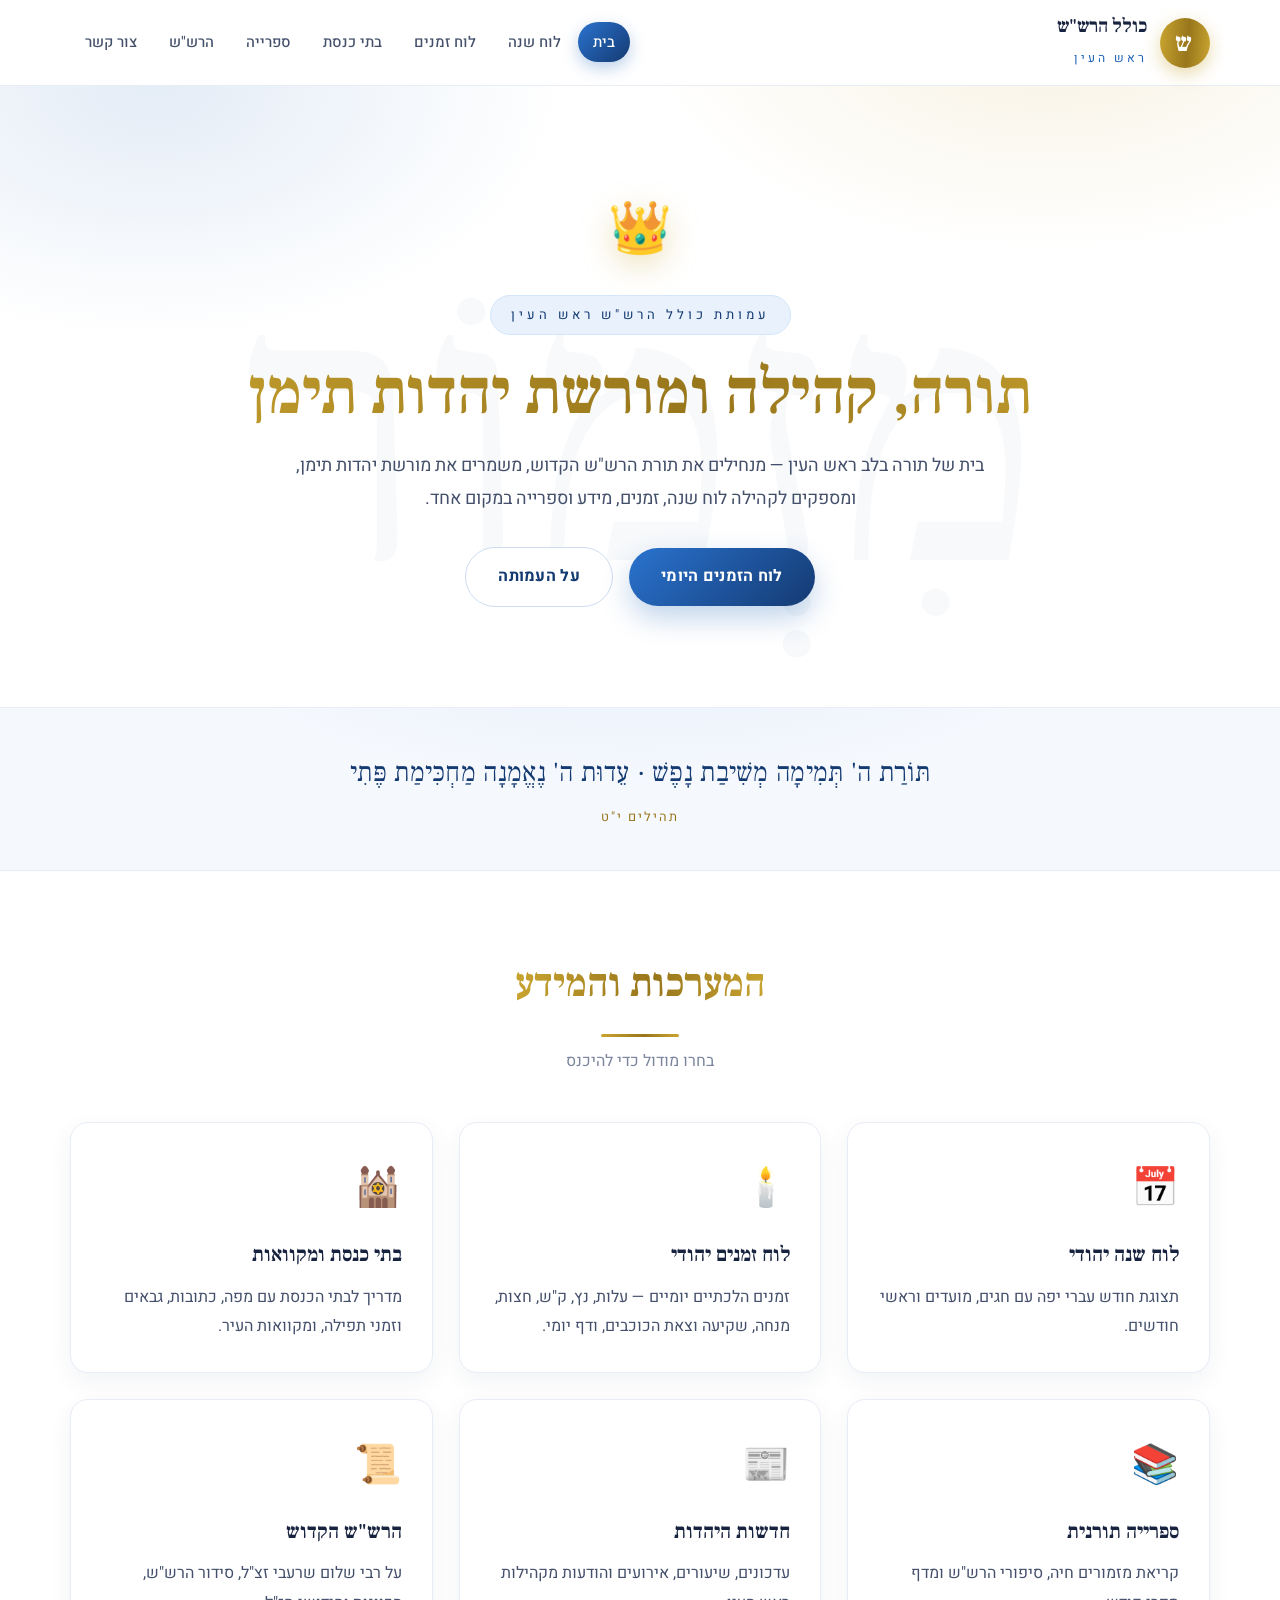
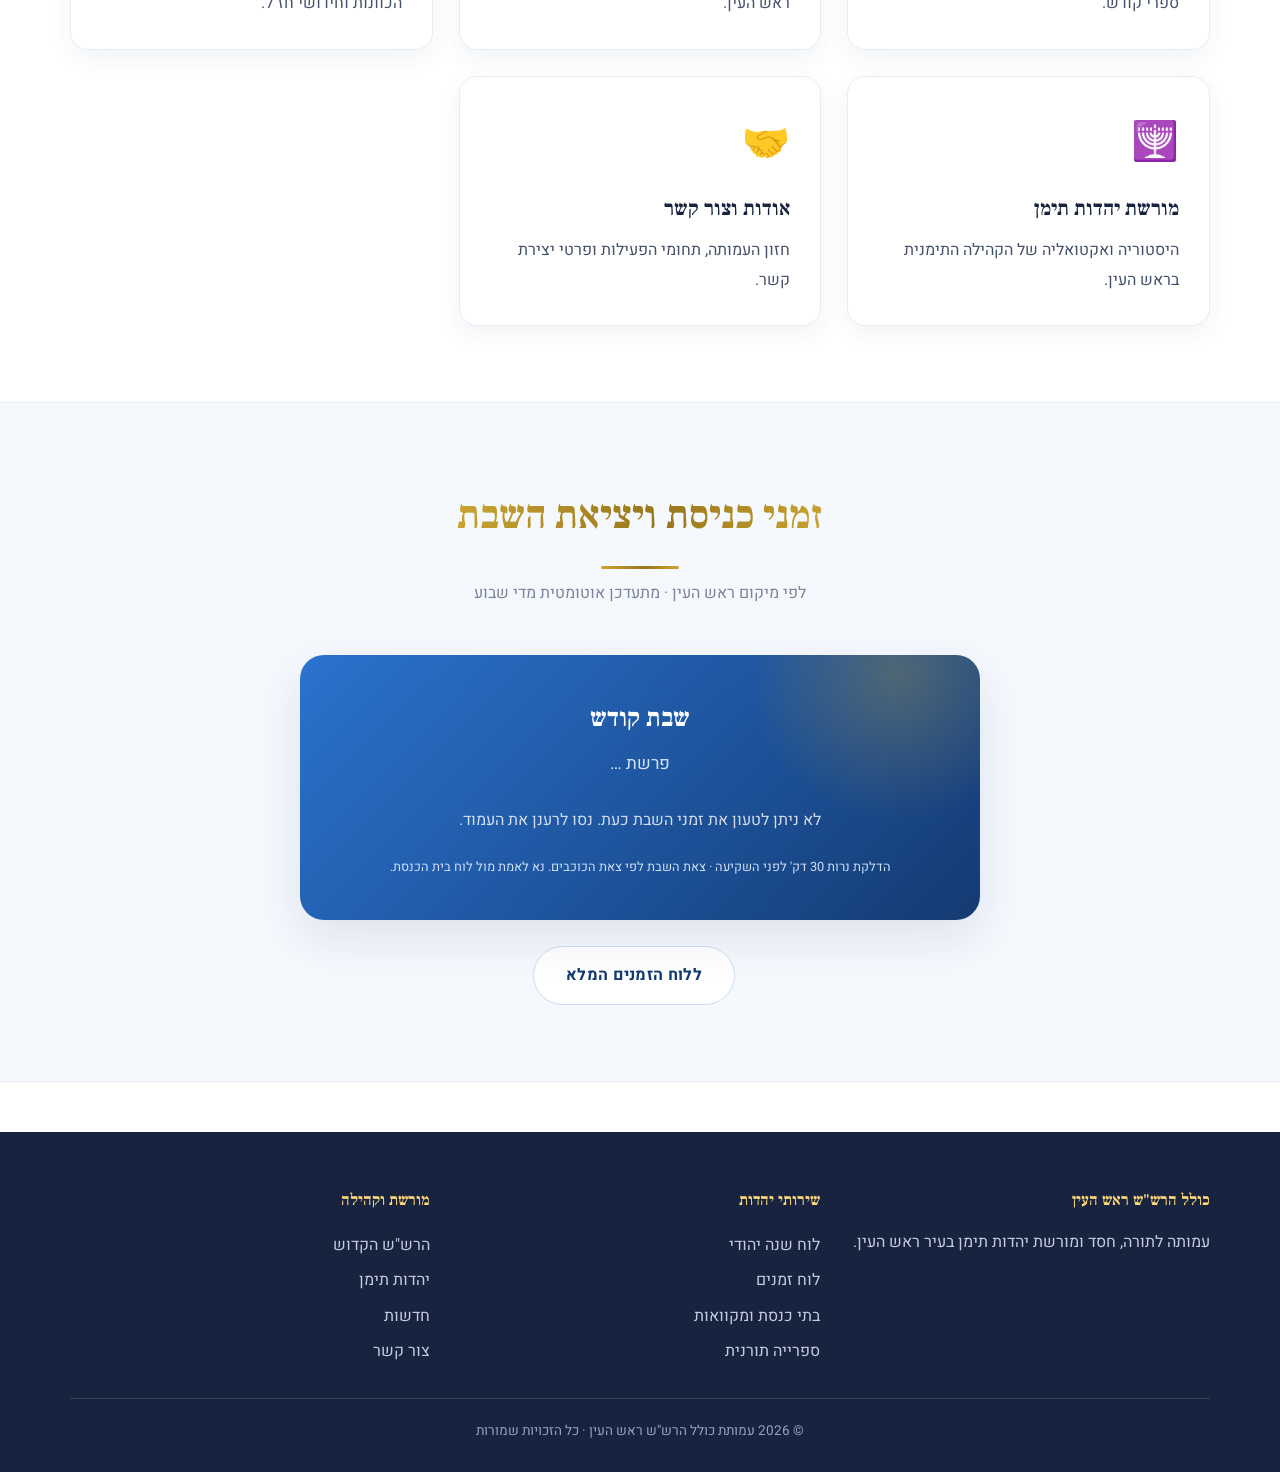
==== commit ad96b08f: "תיקון: אריחי פורטל (לוח שנה/ספרייה) בעמוד הבית ומדריך בתי כנסת עם מפה" ====
--- a/index.html
+++ b/index.html
@@ -4,14 +4,12 @@
   <meta charset="UTF-8">
   <meta name="viewport" content="width=device-width, initial-scale=1.0">
   <title>כולל הרש"ש ראש העין | תורה, קהילה ומורשת יהדות תימן</title>
-  <meta name="description" content="עמותת כולל הרש&quot;ש ראש העין - לוח זמנים יהודי, חדשות יהדות, בתי כנסת ומקוואות, תורת הרש&quot;ש הקדוש ומורשת יהדות תימן.">
+  <meta name="description" content="עמותת כולל הרש&quot;ש ראש העין - לוח שנה ולוח זמנים יהודי, חדשות, בתי כנסת ומקוואות, ספרייה תורנית, תורת הרש&quot;ש ומורשת יהדות תימן.">
   <link rel="preconnect" href="https://fonts.googleapis.com">
   <link href="https://fonts.googleapis.com/css2?family=Heebo:wght@400;500;700;800&family=Frank+Ruhl+Libre:wght@500;700;900&display=swap" rel="stylesheet">
   <link rel="stylesheet" href="style.css">
 </head>
 <body>
-
-  <!-- ניווט -->
   <div id="app-header"></div>
 
   <!-- Hero -->
@@ -20,7 +18,7 @@
       <div class="crown">👑</div>
       <div class="sub">עמותת כולל הרש"ש ראש העין</div>
       <h1 class="gold-text">תורה, קהילה ומורשת יהדות תימן</h1>
-      <p class="lead">בית של תורה בלב ראש העין — מנחילים את תורת הרש"ש הקדוש, משמרים את מורשת יהדות תימן, ומספקים לקהילה לוח זמנים, מידע ושירות במקום אחד.</p>
+      <p class="lead">בית של תורה בלב ראש העין — מנחילים את תורת הרש"ש הקדוש, משמרים את מורשת יהדות תימן, ומספקים לקהילה לוח שנה, זמנים, מידע וספרייה במקום אחד.</p>
       <a class="btn" href="luach.html">לוח הזמנים היומי</a>
       <a class="btn ghost" href="about.html">על העמותה</a>
     </div>
@@ -42,20 +40,30 @@
         <p>בחרו מודול כדי להיכנס</p>
       </div>
       <div class="grid">
+        <a class="card" href="calendar.html">
+          <div class="ico">📅</div>
+          <h3>לוח שנה יהודי</h3>
+          <p>תצוגת חודש עברי יפה עם חגים, מועדים וראשי חודשים.</p>
+        </a>
         <a class="card" href="luach.html">
           <div class="ico">🕯️</div>
           <h3>לוח זמנים יהודי</h3>
-          <p>זמנים הלכתיים יומיים לראש העין — עלות, נץ, ק"ש, חצות, מנחה, שקיעה וצאת הכוכבים, תאריך עברי ודף יומי.</p>
+          <p>זמנים הלכתיים יומיים — עלות, נץ, ק"ש, חצות, מנחה, שקיעה וצאת הכוכבים, ודף יומי.</p>
+        </a>
+        <a class="card" href="judaism.html">
+          <div class="ico">🕍</div>
+          <h3>בתי כנסת ומקוואות</h3>
+          <p>מדריך לבתי הכנסת עם מפה, כתובות, גבאים וזמני תפילה, ומקוואות העיר.</p>
+        </a>
+        <a class="card" href="library.html">
+          <div class="ico">📚</div>
+          <h3>ספרייה תורנית</h3>
+          <p>קריאת מזמורים חיה, סיפורי הרש"ש ומדף ספרי קודש.</p>
         </a>
         <a class="card" href="news.html">
           <div class="ico">📰</div>
           <h3>חדשות היהדות</h3>
           <p>עדכונים, שיעורים, אירועים והודעות מקהילות ראש העין.</p>
-        </a>
-        <a class="card" href="judaism.html">
-          <div class="ico">🕍</div>
-          <h3>בתי כנסת ומקוואות</h3>
-          <p>מדריך לבתי הכנסת, המקוואות, מוסדות התורה וזמני התפילה בעיר.</p>
         </a>
         <a class="card" href="rashash.html">
           <div class="ico">📜</div>
@@ -95,7 +103,6 @@
     </div>
   </section>
 
-  <!-- כותרת תחתונה -->
   <div id="app-footer"></div>
 
   <script src="components.js"></script>
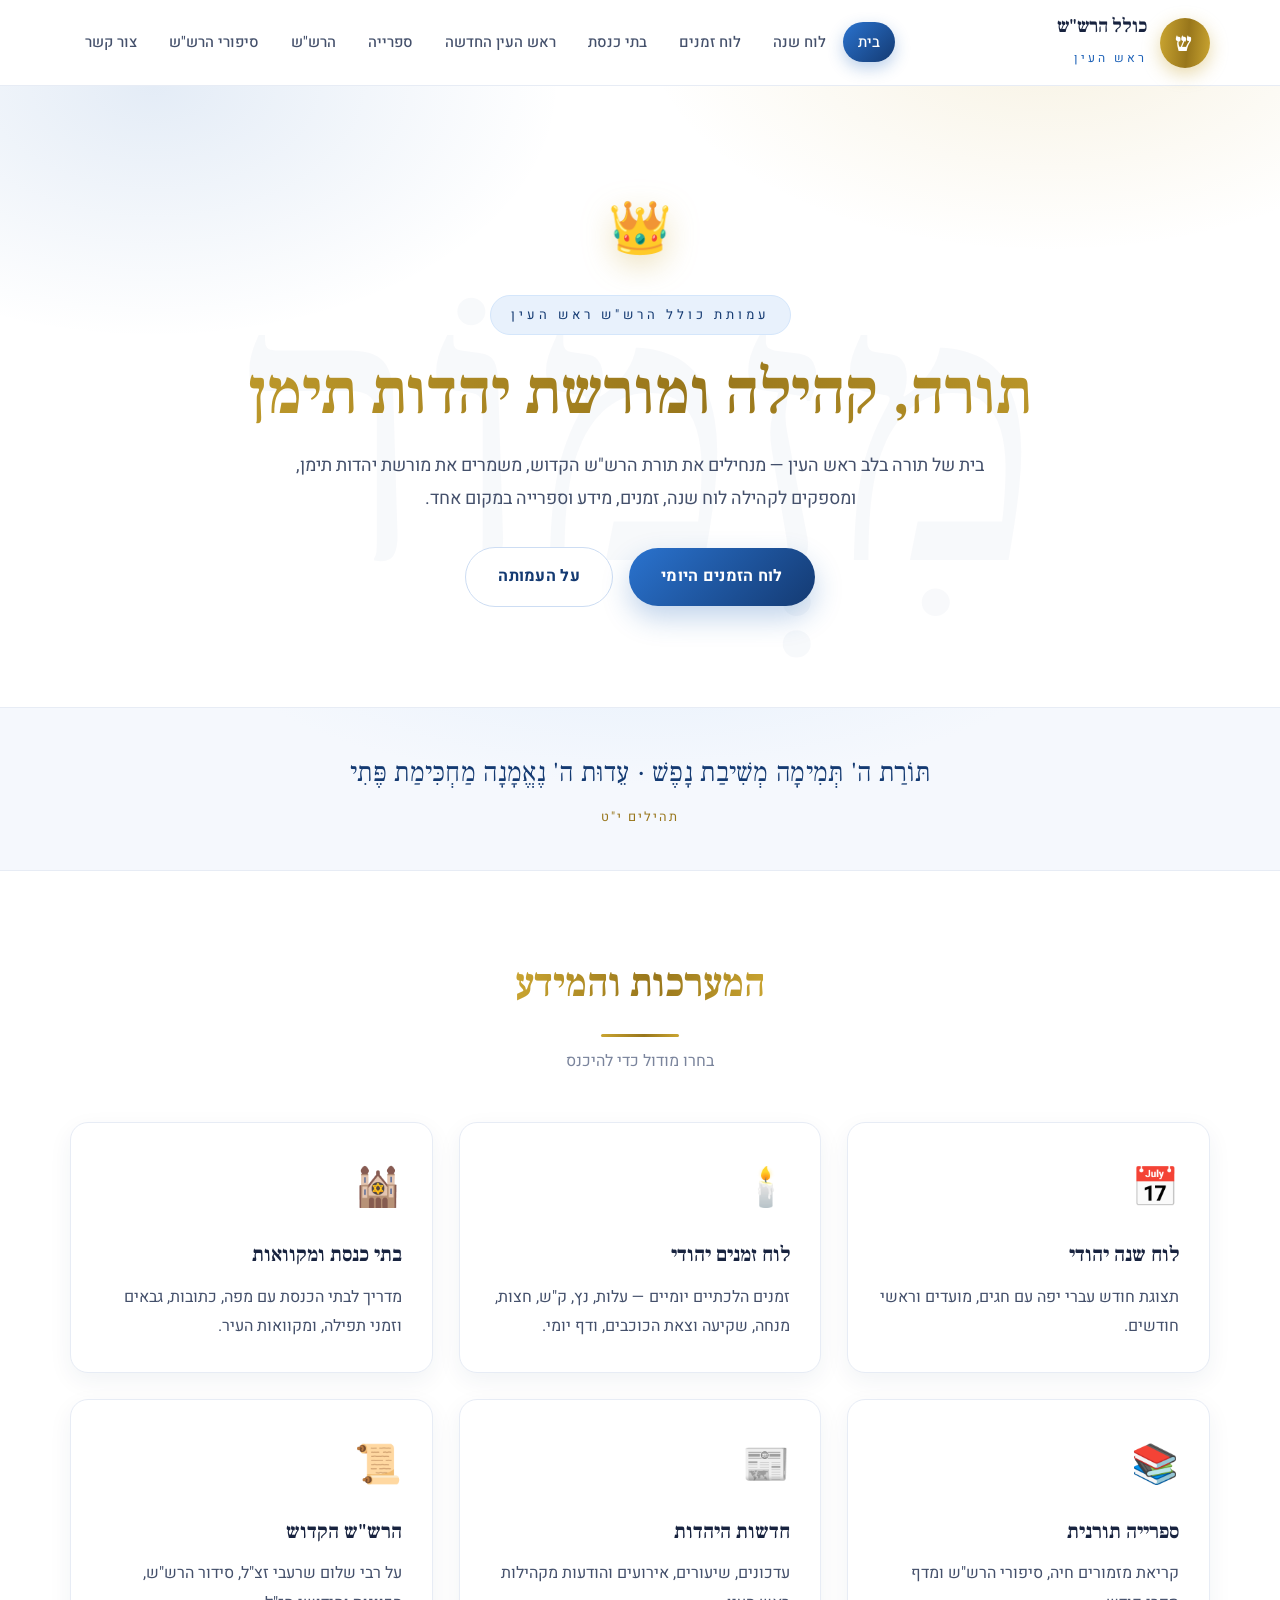
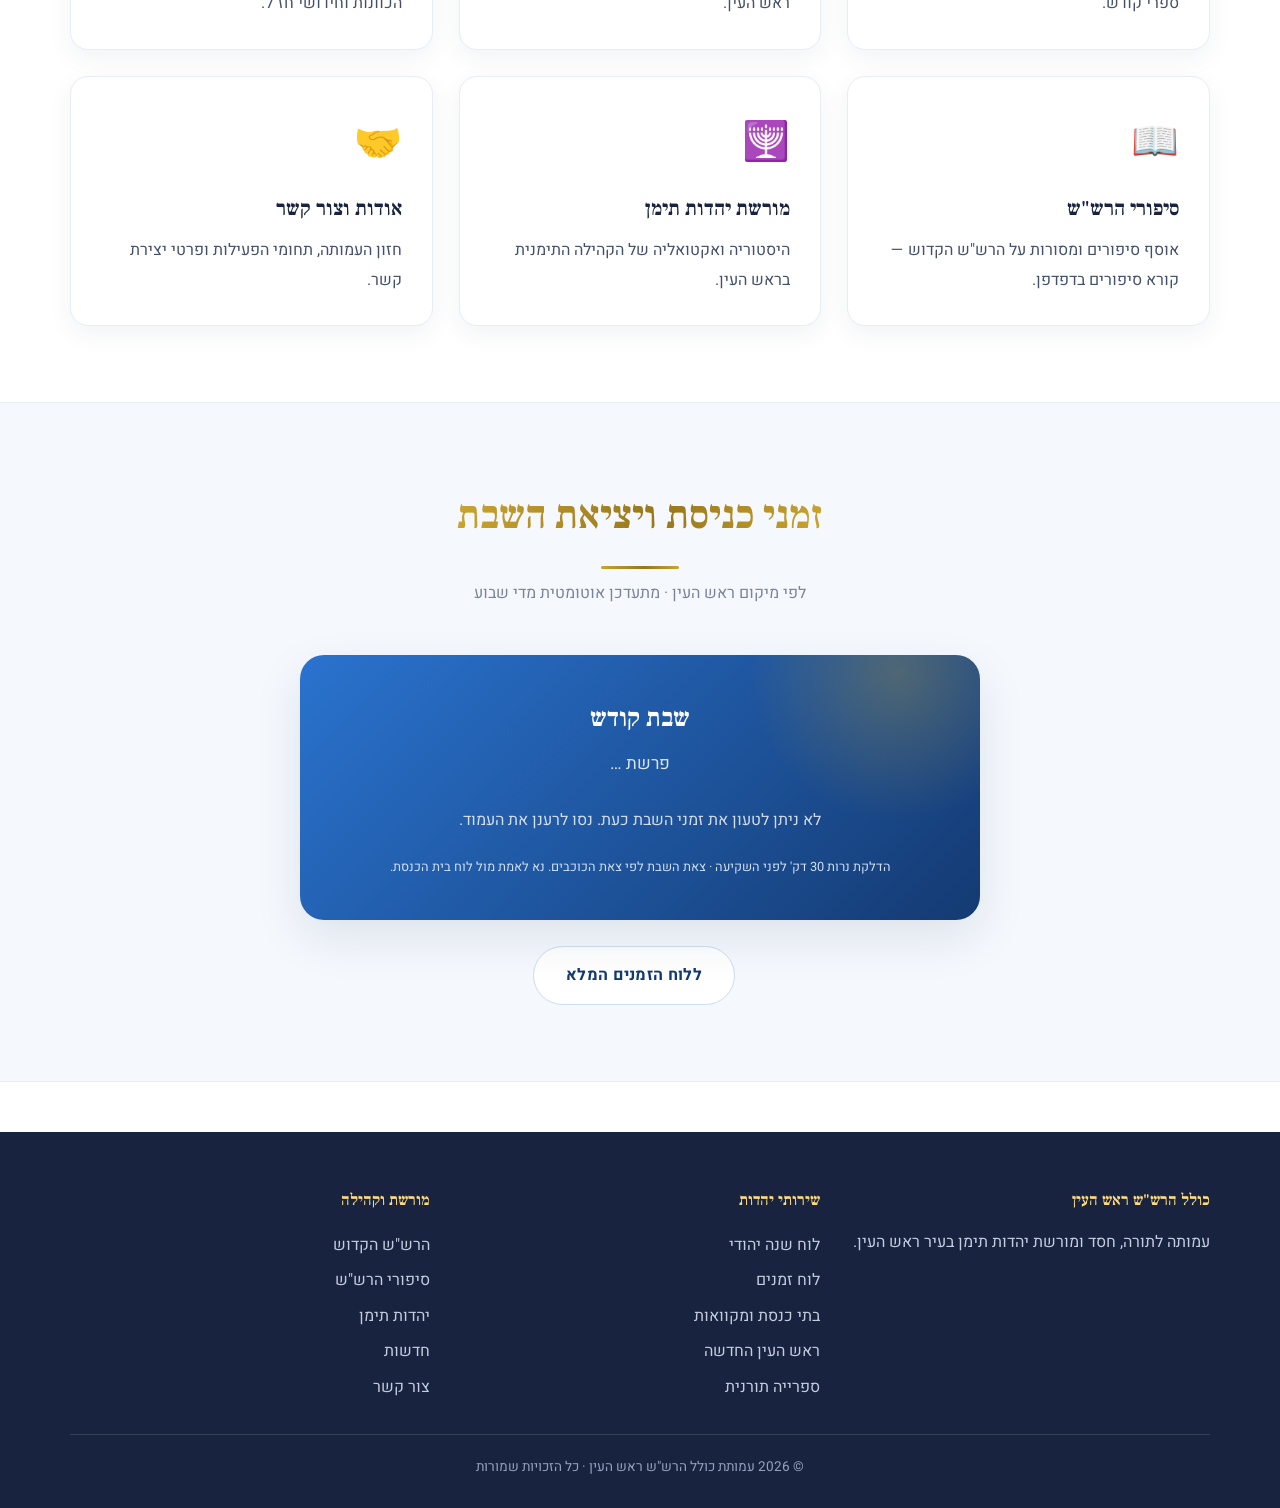
==== commit 3c9d704f: "עמוד סיפורי הרש"ש - קורא סיפורים בדפדפן - sippurim.html: קורא סיפורים אינטראקטיבי עם חיפוש, כרטיסים," ====
--- a/index.html
+++ b/index.html
@@ -70,6 +70,11 @@
           <h3>הרש"ש הקדוש</h3>
           <p>על רבי שלום שרעבי זצ"ל, סידור הרש"ש, הכוונות וחידושי חז"ל.</p>
         </a>
+        <a class="card" href="sippurim.html">
+          <div class="ico">📖</div>
+          <h3>סיפורי הרש"ש</h3>
+          <p>אוסף סיפורים ומסורות על הרש"ש הקדוש — קורא סיפורים בדפדפן.</p>
+        </a>
         <a class="card" href="teimanim.html">
           <div class="ico">🕎</div>
           <h3>מורשת יהדות תימן</h3>
